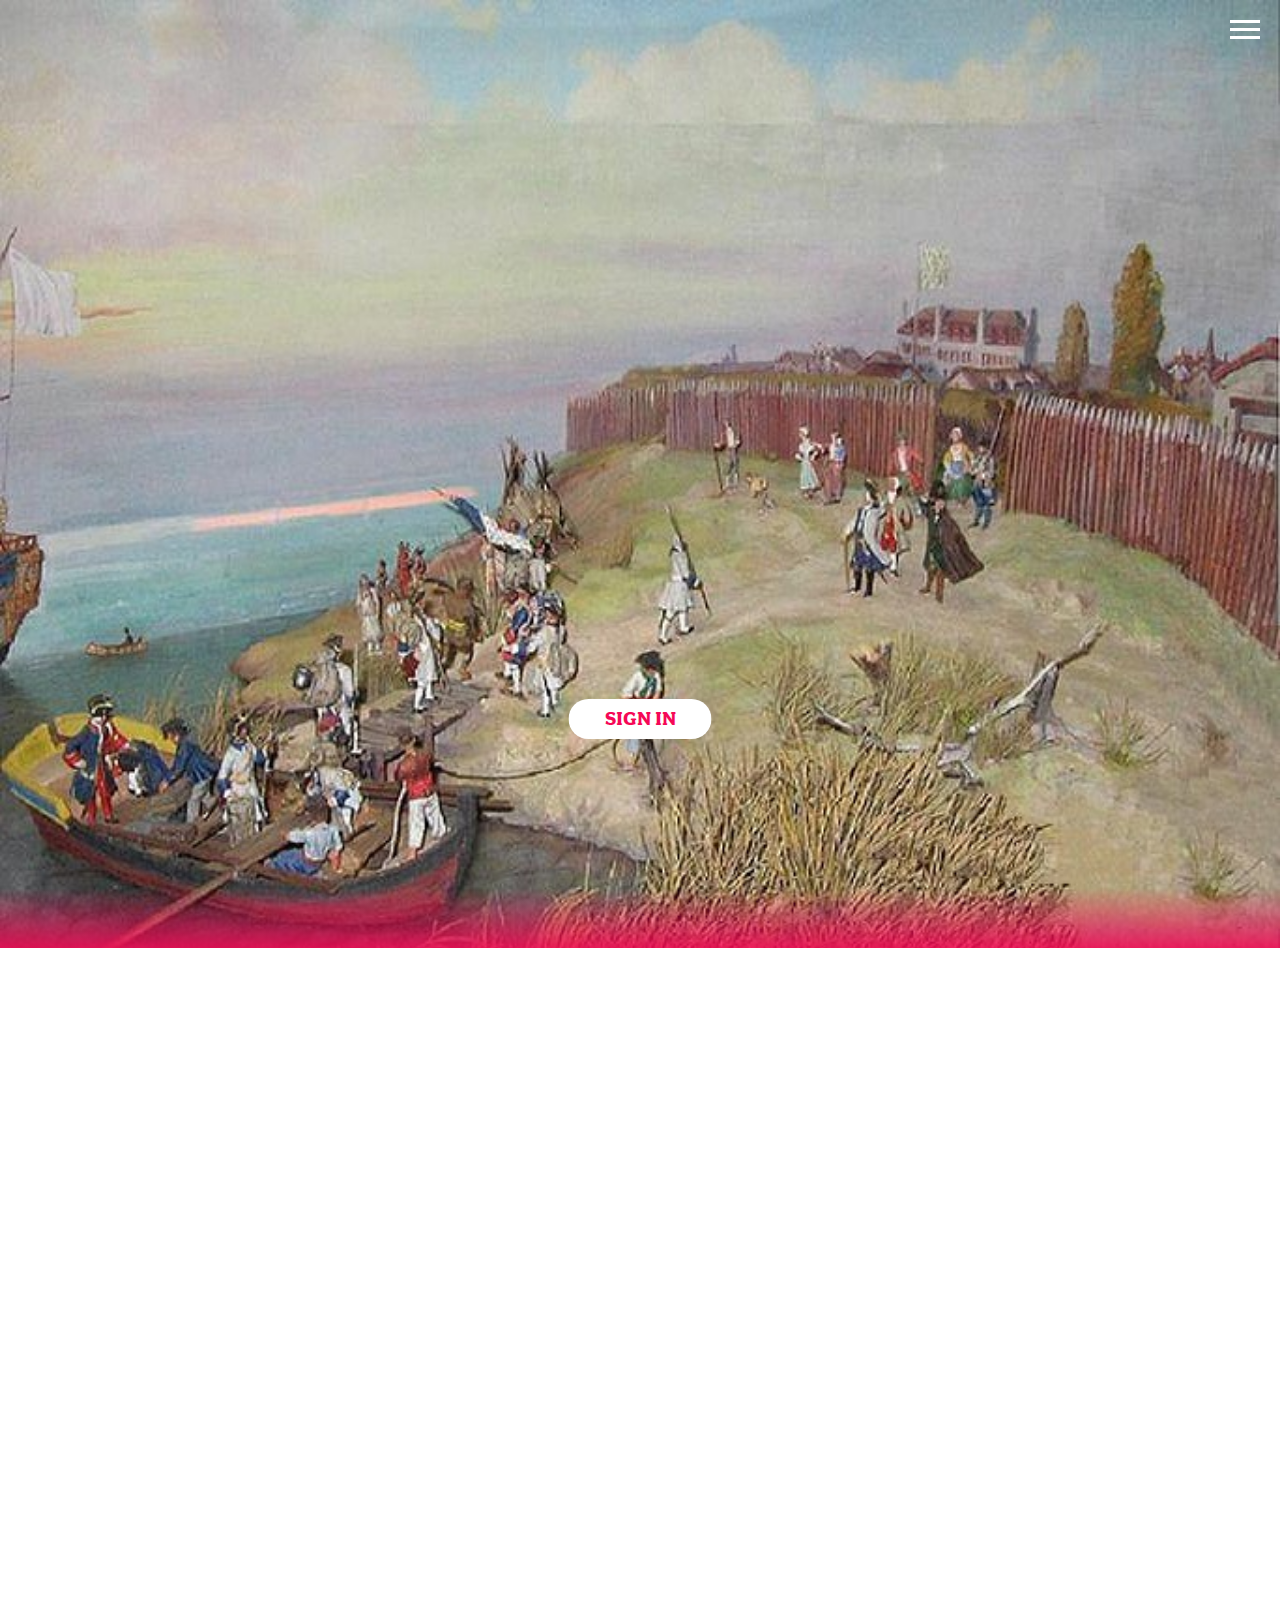
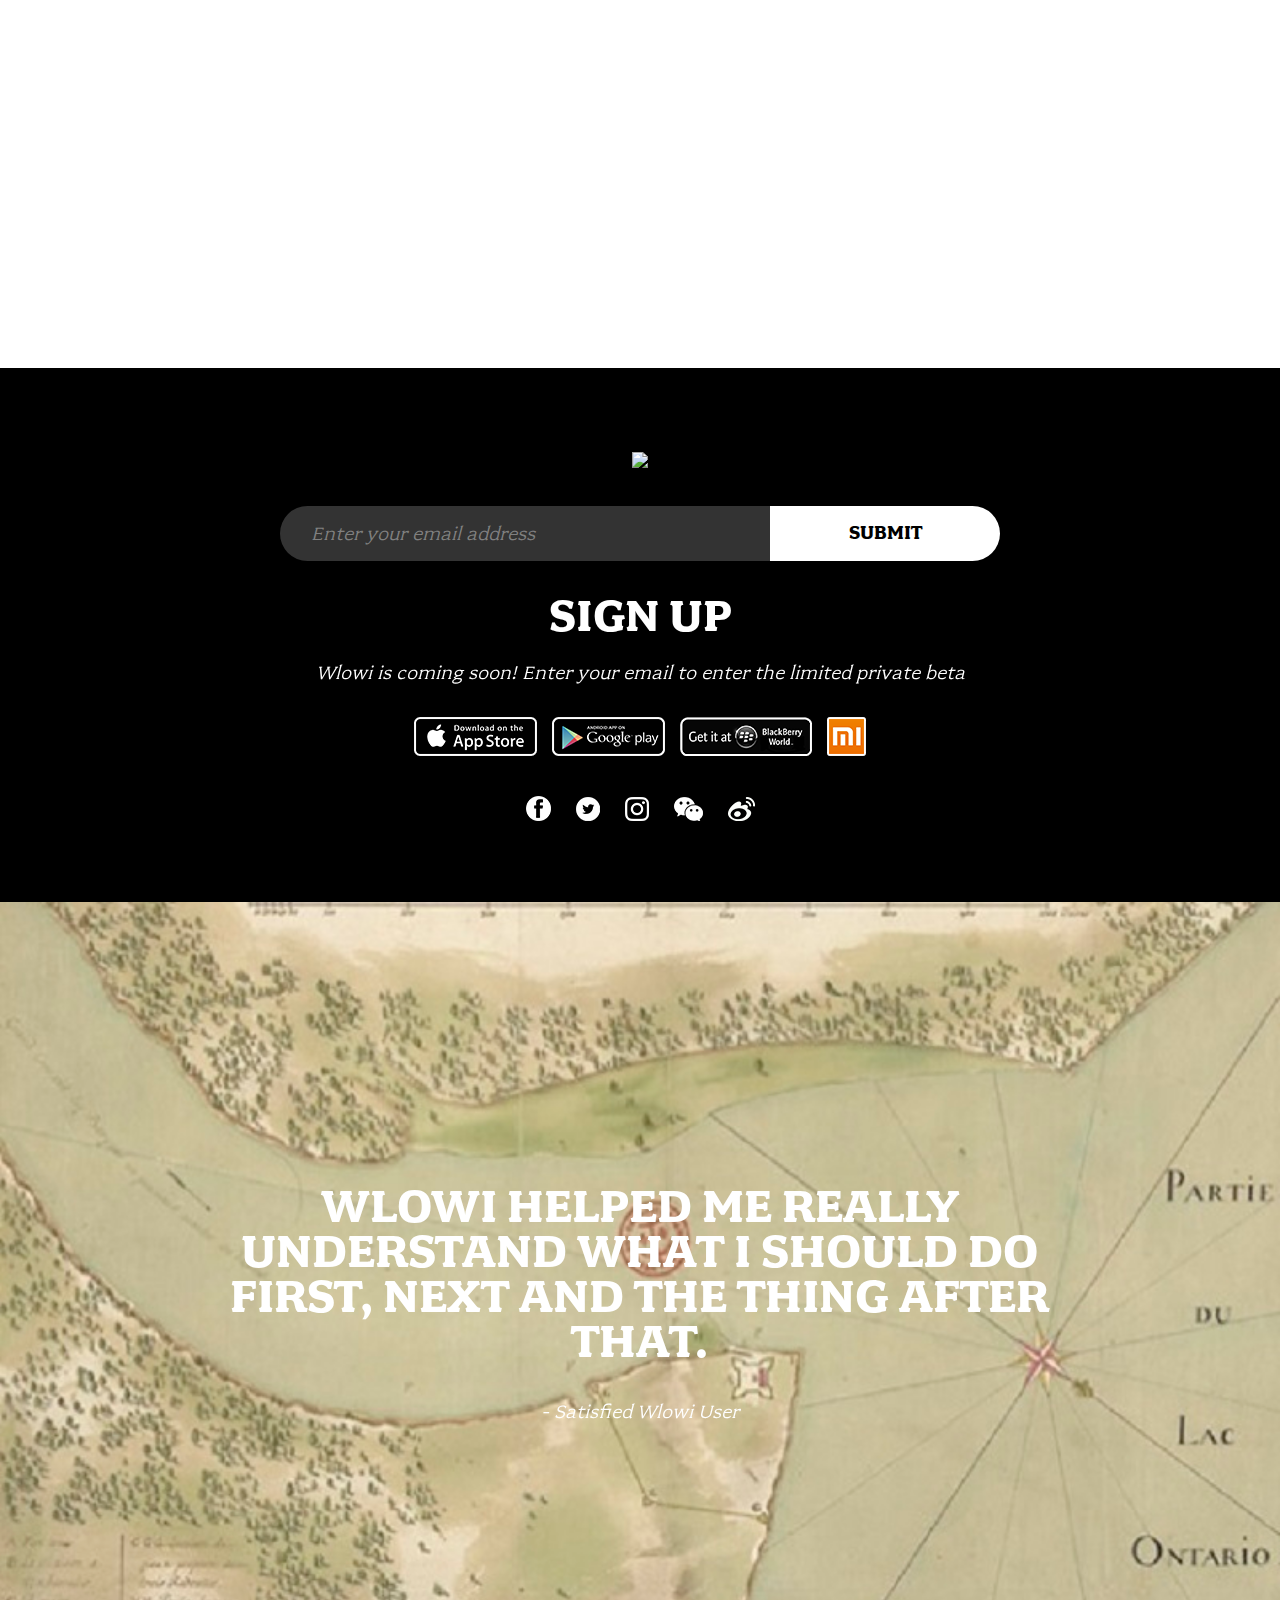
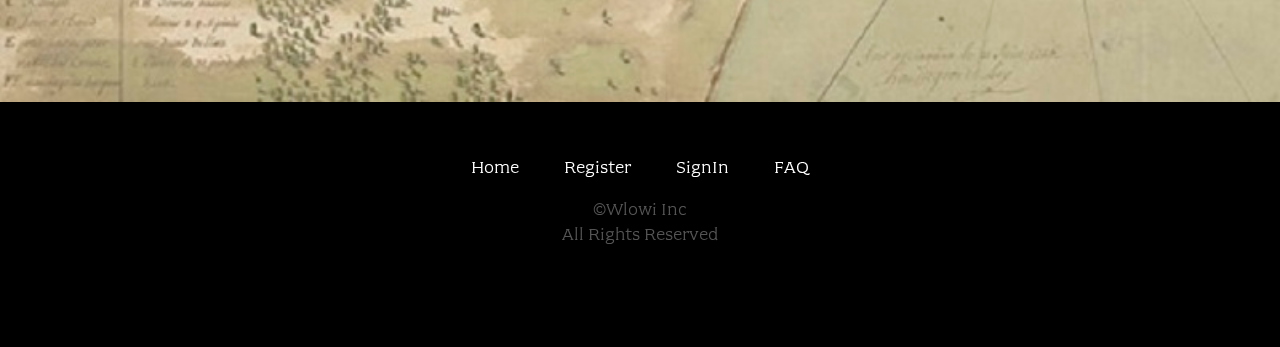
==== index.html @ 561fe45c "background fix2" ====
<!DOCTYPE html>
<html class="no-js" lang="">
<head>
  <meta charset="utf-8">
  <meta name="description" content="">
  <meta name="viewport" content="width=device-width, initial-scale=1">
  <title>Wlowi</title>

  <link rel="stylesheet" href="css/font.css">
  <link rel="stylesheet" href="css/main.css">

  <script src="js/vendor/modernizr.js"></script>
</head>
<body class="page-home">

  <header class="site-header">
    <h1 class="title">Wlowi</h1>
    <nav class="site-nav">
      <ul>
        <li><a href="index.html">Home</a></li>
        <li><a href="faq.html">FAQ</a></li>
      </ul>
    </nav>
    <button type="button" class="btn-menu"><span>Menu</span></button>
    <a class="home-button" href="/register.html">Register</a>

    <button type="button" class="btn-menu"><span>Menu2</span></button>
    <a class="home-button" href="/signin.html">Sign in</a>
  </header>


  <section class="home-story">
    <div class="row column large-9 xlarge-6 xxlarge-4">
      <h2 class="section-title">Our Story</h2>
      <p class="content">
        Wlowi was inspired by TDB.
      </p>
    </div>
  </section>

  <section class="home-sign-up">
    <div class="row column">
      <img class="icon-w" src="images/wr-home-W.png">

      <form onsubmit="javascript:void(0);">
        <input type="email" placeholder="Enter your email address">
        <button type="button">Submit</button>
      </form>

      <h2 class="section-title">Sign Up</h2>

      <p class="content">Wlowi is coming soon! Enter your email to enter the limited private beta</p>

      <div class="apps">
        <a class="app-icon" href=""><img src="/images/wr-home-apple.png"></a>
        <a class="app-icon" href=""><img src="/images/wr-home-google.png"></a>
        <a class="app-icon" href=""><img src="/images/wr-home-blackberry.png"></a>
        <a class="app-icon" href=""><img src="/images/wr-home-Xiaomi.png"></a>
      </div>

      <div class="social">
        <a class="icon-fb" href="">Facebook</a>
        <a class="icon-tw" href="">Twitter</a>
        <a class="icon-ig" href="">Instagram</a>
        <a class="icon-wc" href="">Wechat</a>
        <a class="icon-wb" href="">Weibo</a>
      </div>
    </div>
  </section>

  <section class="home-quote">
    <div class="row column medium-8 xxlarge-6">
      <div class="quote-wrap">
        <div class="quote">
          Wlowi helped me really understand what I should do first, next and the thing after that.
        </div>
        <div class="quoter">- Satisfied Wlowi User</div>
      </div>
    </div>
  </section>


  <footer class="site-footer">
    <div class="row column">
      <nav class="footer-nav">
        <ul>
          <li><a href="index.html">Home</a></li>
          <li><a href="register.html">Register</a></li>
          <li><a href="signin.html">SignIn</a></li>
          <li><a href="faq.html">FAQ</a></li>
        </ul>
      </nav>
    </div>

    <div class="row column">
      <div class="footer-legal">
        &copy;Wlowi Inc<br>
        All Rights Reserved
      </div>
    </div>
  </footer>

  <script src="js/vendor.js"></script>

  <script src="js/main.js"></script>
</body>
</html>
---- css/font.css ----
@font-face {
    font-family: "fairplex-wide";
    font-style: normal;
    font-weight: 400;
    src: url("../fonts/fairplex-wide-n4.woff") format("woff2");
}
@font-face {
    font-family: "fairplex-wide";
    font-style: normal;
    font-weight: 700;
    src: url("../fonts/fairplex-wide-n7.woff") format("woff2");
}
---- css/main.css ----
html{font-family:sans-serif;line-height:1.15;-ms-text-size-adjust:100%;-webkit-text-size-adjust:100%}
body{margin:0}
article,aside,footer,header,nav,section{display:block}
h1{font-size:2em;margin:.67em 0}
figcaption,figure,main{display:block}
figure{margin:1em 40px}
hr{box-sizing:content-box;height:0;overflow:visible}
pre{font-family:monospace,monospace;font-size:1em}
a{background-color:transparent;-webkit-text-decoration-skip:objects}
a:active,a:hover{outline-width:0}
abbr[title]{border-bottom:none;text-decoration:underline;text-decoration:underline dotted}
b,strong{font-weight:inherit;font-weight:bolder}
code,kbd,samp{font-family:monospace,monospace;font-size:1em}
dfn{font-style:italic}
mark{background-color:#ff0;color:#000}
small{font-size:80%}
sub,sup{font-size:75%;line-height:0;position:relative;vertical-align:baseline}
sub{bottom:-.25em}
sup{top:-.5em}
audio,video{display:inline-block}
audio:not([controls]){display:none;height:0}
img{border-style:none}svg:not(:root){overflow:hidden}
button,input,optgroup,select,textarea{font:inherit;margin:0}
optgroup{font-weight:700}
button,input{overflow:visible}
button,select{text-transform:none}
[type=reset],[type=submit],button,html [type=button]{-webkit-appearance:button;cursor:pointer}
[type=button]::-moz-focus-inner,[type=reset]::-moz-focus-inner,[type=submit]::-moz-focus-inner,button::-moz-focus-inner{border-style:none;padding:0}[type=button]:-moz-focusring,[type=reset]:-moz-focusring,[type=submit]:-moz-focusring,button:-moz-focusring{outline:1px dotted ButtonText}fieldset{border:1px solid silver;margin:0 2px;padding:.35em .625em .75em}legend{box-sizing:border-box;color:inherit;display:table;max-width:100%;padding:0;white-space:normal}progress{display:inline-block;vertical-align:baseline}textarea{overflow:auto}[type=checkbox],[type=radio]{box-sizing:border-box;padding:0}[type=number]::-webkit-inner-spin-button,[type=number]::-webkit-outer-spin-button{height:auto}[type=search]{-webkit-appearance:textfield;outline-offset:-2px}[type=search]::-webkit-search-cancel-button,[type=search]::-webkit-search-decoration{-webkit-appearance:none}::-webkit-file-upload-button{-webkit-appearance:button;font:inherit}details,menu{display:block}summary{display:list-item}canvas{display:inline-block}[hidden],template{display:none}.row{max-width:96.875rem;margin-left:auto;margin-right:auto}.row:after,.row:before{content:' ';display:table}.row:after{clear:both}.row.collapse>.column,.row.collapse>.columns{padding-left:0;padding-right:0}.row .row{max-width:none;margin-left:-.625rem;margin-right:-.625rem}@media screen and (min-width:40em){.row .row{margin-left:-.9375rem;margin-right:-.9375rem}}.row .row.collapse{margin-left:0;margin-right:0}.row.expanded{max-width:none}.row.expanded .row{margin-left:auto;margin-right:auto}.column,.columns{width:100%;float:left;padding-left:.625rem;padding-right:.625rem}@media screen and (min-width:40em){.column,.columns{padding-left:.9375rem;padding-right:.9375rem}}.column:last-child:not(:first-child),.columns:last-child:not(:first-child){float:right}.column.end:last-child:last-child,.end.columns:last-child:last-child{float:left}.column.row.row,.row.row.columns{float:none}.row .column.row.row,.row .row.row.columns{padding-left:0;padding-right:0;margin-left:0;margin-right:0}.small-1{width:8.3333333333%}.small-push-1{position:relative;left:8.3333333333%}.small-pull-1{position:relative;left:-8.3333333333%}.small-offset-0{margin-left:0}.small-2{width:16.6666666667%}.small-push-2{position:relative;left:16.6666666667%}.small-pull-2{position:relative;left:-16.6666666667%}.small-offset-1{margin-left:8.3333333333%}.small-3{width:25%}.small-push-3{position:relative;left:25%}.small-pull-3{position:relative;left:-25%}.small-offset-2{margin-left:16.6666666667%}.small-4{width:33.3333333333%}.small-push-4{position:relative;left:33.3333333333%}.small-pull-4{position:relative;left:-33.3333333333%}.small-offset-3{margin-left:25%}.small-5{width:41.6666666667%}.small-push-5{position:relative;left:41.6666666667%}.small-pull-5{position:relative;left:-41.6666666667%}.small-offset-4{margin-left:33.3333333333%}.small-6{width:50%}.small-push-6{position:relative;left:50%}.small-pull-6{position:relative;left:-50%}.small-offset-5{margin-left:41.6666666667%}.small-7{width:58.3333333333%}.small-push-7{position:relative;left:58.3333333333%}.small-pull-7{position:relative;left:-58.3333333333%}.small-offset-6{margin-left:50%}.small-8{width:66.6666666667%}.small-push-8{position:relative;left:66.6666666667%}.small-pull-8{position:relative;left:-66.6666666667%}.small-offset-7{margin-left:58.3333333333%}.small-9{width:75%}.small-push-9{position:relative;left:75%}.small-pull-9{position:relative;left:-75%}.small-offset-8{margin-left:66.6666666667%}.small-10{width:83.3333333333%}.small-push-10{position:relative;left:83.3333333333%}.small-pull-10{position:relative;left:-83.3333333333%}.small-offset-9{margin-left:75%}.small-11{width:91.6666666667%}.small-push-11{position:relative;left:91.6666666667%}.small-pull-11{position:relative;left:-91.6666666667%}.small-offset-10{margin-left:83.3333333333%}.small-12{width:100%}.small-offset-11{margin-left:91.6666666667%}.small-up-1>.column,.small-up-1>.columns{width:100%;float:left}.small-up-1>.column:nth-of-type(1n),.small-up-1>.columns:nth-of-type(1n){clear:none}.small-up-1>.column:nth-of-type(1n+1),.small-up-1>.columns:nth-of-type(1n+1){clear:both}.small-up-1>.column:last-child,.small-up-1>.columns:last-child{float:left}.small-up-2>.column,.small-up-2>.columns{width:50%;float:left}.small-up-2>.column:nth-of-type(1n),.small-up-2>.columns:nth-of-type(1n){clear:none}.small-up-2>.column:nth-of-type(2n+1),.small-up-2>.columns:nth-of-type(2n+1){clear:both}.small-up-2>.column:last-child,.small-up-2>.columns:last-child{float:left}.small-up-3>.column,.small-up-3>.columns{width:33.3333333333%;float:left}.small-up-3>.column:nth-of-type(1n),.small-up-3>.columns:nth-of-type(1n){clear:none}.small-up-3>.column:nth-of-type(3n+1),.small-up-3>.columns:nth-of-type(3n+1){clear:both}.small-up-3>.column:last-child,.small-up-3>.columns:last-child{float:left}.small-up-4>.column,.small-up-4>.columns{width:25%;float:left}.small-up-4>.column:nth-of-type(1n),.small-up-4>.columns:nth-of-type(1n){clear:none}.small-up-4>.column:nth-of-type(4n+1),.small-up-4>.columns:nth-of-type(4n+1){clear:both}.small-up-4>.column:last-child,.small-up-4>.columns:last-child{float:left}.small-up-5>.column,.small-up-5>.columns{width:20%;float:left}.small-up-5>.column:nth-of-type(1n),.small-up-5>.columns:nth-of-type(1n){clear:none}.small-up-5>.column:nth-of-type(5n+1),.small-up-5>.columns:nth-of-type(5n+1){clear:both}.small-up-5>.column:last-child,.small-up-5>.columns:last-child{float:left}.small-up-6>.column,.small-up-6>.columns{width:16.6666666667%;float:left}.small-up-6>.column:nth-of-type(1n),.small-up-6>.columns:nth-of-type(1n){clear:none}.small-up-6>.column:nth-of-type(6n+1),.small-up-6>.columns:nth-of-type(6n+1){clear:both}.small-up-6>.column:last-child,.small-up-6>.columns:last-child{float:left}.small-up-7>.column,.small-up-7>.columns{width:14.2857142857%;float:left}.small-up-7>.column:nth-of-type(1n),.small-up-7>.columns:nth-of-type(1n){clear:none}.small-up-7>.column:nth-of-type(7n+1),.small-up-7>.columns:nth-of-type(7n+1){clear:both}.small-up-7>.column:last-child,.small-up-7>.columns:last-child{float:left}.small-up-8>.column,.small-up-8>.columns{width:12.5%;float:left}.small-up-8>.column:nth-of-type(1n),.small-up-8>.columns:nth-of-type(1n){clear:none}.small-up-8>.column:nth-of-type(8n+1),.small-up-8>.columns:nth-of-type(8n+1){clear:both}.small-up-8>.column:last-child,.small-up-8>.columns:last-child{float:left}.small-collapse>.column,.small-collapse>.columns{padding-left:0;padding-right:0}.expanded.row .small-collapse.row,.small-collapse .row{margin-left:0;margin-right:0}.small-uncollapse>.column,.small-uncollapse>.columns{padding-left:.625rem;padding-right:.625rem}.small-centered{float:none;margin-left:auto;margin-right:auto}.small-pull-0,.small-push-0,.small-uncentered{position:static;margin-left:0;margin-right:0;float:left}@media screen and (min-width:40em){.medium-1{width:8.3333333333%}.medium-push-1{position:relative;left:8.3333333333%}.medium-pull-1{position:relative;left:-8.3333333333%}.medium-offset-0{margin-left:0}.medium-2{width:16.6666666667%}.medium-push-2{position:relative;left:16.6666666667%}.medium-pull-2{position:relative;left:-16.6666666667%}.medium-offset-1{margin-left:8.3333333333%}.medium-3{width:25%}.medium-push-3{position:relative;left:25%}.medium-pull-3{position:relative;left:-25%}.medium-offset-2{margin-left:16.6666666667%}.medium-4{width:33.3333333333%}.medium-push-4{position:relative;left:33.3333333333%}.medium-pull-4{position:relative;left:-33.3333333333%}.medium-offset-3{margin-left:25%}.medium-5{width:41.6666666667%}.medium-push-5{position:relative;left:41.6666666667%}.medium-pull-5{position:relative;left:-41.6666666667%}.medium-offset-4{margin-left:33.3333333333%}.medium-6{width:50%}.medium-push-6{position:relative;left:50%}.medium-pull-6{position:relative;left:-50%}.medium-offset-5{margin-left:41.6666666667%}.medium-7{width:58.3333333333%}.medium-push-7{position:relative;left:58.3333333333%}.medium-pull-7{position:relative;left:-58.3333333333%}.medium-offset-6{margin-left:50%}.medium-8{width:66.6666666667%}.medium-push-8{position:relative;left:66.6666666667%}.medium-pull-8{position:relative;left:-66.6666666667%}.medium-offset-7{margin-left:58.3333333333%}.medium-9{width:75%}.medium-push-9{position:relative;left:75%}.medium-pull-9{position:relative;left:-75%}.medium-offset-8{margin-left:66.6666666667%}.medium-10{width:83.3333333333%}.medium-push-10{position:relative;left:83.3333333333%}.medium-pull-10{position:relative;left:-83.3333333333%}.medium-offset-9{margin-left:75%}.medium-11{width:91.6666666667%}.medium-push-11{position:relative;left:91.6666666667%}.medium-pull-11{position:relative;left:-91.6666666667%}.medium-offset-10{margin-left:83.3333333333%}.medium-12{width:100%}.medium-offset-11{margin-left:91.6666666667%}.medium-up-1>.column,.medium-up-1>.columns{width:100%;float:left}.medium-up-1>.column:nth-of-type(1n),.medium-up-1>.columns:nth-of-type(1n){clear:none}.medium-up-1>.column:nth-of-type(1n+1),.medium-up-1>.columns:nth-of-type(1n+1){clear:both}.medium-up-1>.column:last-child,.medium-up-1>.columns:last-child{float:left}.medium-up-2>.column,.medium-up-2>.columns{width:50%;float:left}.medium-up-2>.column:nth-of-type(1n),.medium-up-2>.columns:nth-of-type(1n){clear:none}.medium-up-2>.column:nth-of-type(2n+1),.medium-up-2>.columns:nth-of-type(2n+1){clear:both}.medium-up-2>.column:last-child,.medium-up-2>.columns:last-child{float:left}.medium-up-3>.column,.medium-up-3>.columns{width:33.3333333333%;float:left}.medium-up-3>.column:nth-of-type(1n),.medium-up-3>.columns:nth-of-type(1n){clear:none}.medium-up-3>.column:nth-of-type(3n+1),.medium-up-3>.columns:nth-of-type(3n+1){clear:both}.medium-up-3>.column:last-child,.medium-up-3>.columns:last-child{float:left}.medium-up-4>.column,.medium-up-4>.columns{width:25%;float:left}.medium-up-4>.column:nth-of-type(1n),.medium-up-4>.columns:nth-of-type(1n){clear:none}.medium-up-4>.column:nth-of-type(4n+1),.medium-up-4>.columns:nth-of-type(4n+1){clear:both}.medium-up-4>.column:last-child,.medium-up-4>.columns:last-child{float:left}.medium-up-5>.column,.medium-up-5>.columns{width:20%;float:left}.medium-up-5>.column:nth-of-type(1n),.medium-up-5>.columns:nth-of-type(1n){clear:none}.medium-up-5>.column:nth-of-type(5n+1),.medium-up-5>.columns:nth-of-type(5n+1){clear:both}.medium-up-5>.column:last-child,.medium-up-5>.columns:last-child{float:left}.medium-up-6>.column,.medium-up-6>.columns{width:16.6666666667%;float:left}.medium-up-6>.column:nth-of-type(1n),.medium-up-6>.columns:nth-of-type(1n){clear:none}.medium-up-6>.column:nth-of-type(6n+1),.medium-up-6>.columns:nth-of-type(6n+1){clear:both}.medium-up-6>.column:last-child,.medium-up-6>.columns:last-child{float:left}.medium-up-7>.column,.medium-up-7>.columns{width:14.2857142857%;float:left}.medium-up-7>.column:nth-of-type(1n),.medium-up-7>.columns:nth-of-type(1n){clear:none}.medium-up-7>.column:nth-of-type(7n+1),.medium-up-7>.columns:nth-of-type(7n+1){clear:both}.medium-up-7>.column:last-child,.medium-up-7>.columns:last-child{float:left}.medium-up-8>.column,.medium-up-8>.columns{width:12.5%;float:left}.medium-up-8>.column:nth-of-type(1n),.medium-up-8>.columns:nth-of-type(1n){clear:none}.medium-up-8>.column:nth-of-type(8n+1),.medium-up-8>.columns:nth-of-type(8n+1){clear:both}.medium-up-8>.column:last-child,.medium-up-8>.columns:last-child{float:left}.medium-collapse>.column,.medium-collapse>.columns{padding-left:0;padding-right:0}.expanded.row .medium-collapse.row,.medium-collapse .row{margin-left:0;margin-right:0}.medium-uncollapse>.column,.medium-uncollapse>.columns{padding-left:.9375rem;padding-right:.9375rem}.medium-centered{float:none;margin-left:auto;margin-right:auto}.medium-pull-0,.medium-push-0,.medium-uncentered{position:static;margin-left:0;margin-right:0;float:left}}@media screen and (min-width:64em){.large-1{width:8.3333333333%}.large-push-1{position:relative;left:8.3333333333%}.large-pull-1{position:relative;left:-8.3333333333%}.large-offset-0{margin-left:0}.large-2{width:16.6666666667%}.large-push-2{position:relative;left:16.6666666667%}.large-pull-2{position:relative;left:-16.6666666667%}.large-offset-1{margin-left:8.3333333333%}.large-3{width:25%}.large-push-3{position:relative;left:25%}.large-pull-3{position:relative;left:-25%}.large-offset-2{margin-left:16.6666666667%}.large-4{width:33.3333333333%}.large-push-4{position:relative;left:33.3333333333%}.large-pull-4{position:relative;left:-33.3333333333%}.large-offset-3{margin-left:25%}.large-5{width:41.6666666667%}.large-push-5{position:relative;left:41.6666666667%}.large-pull-5{position:relative;left:-41.6666666667%}.large-offset-4{margin-left:33.3333333333%}.large-6{width:50%}.large-push-6{position:relative;left:50%}.large-pull-6{position:relative;left:-50%}.large-offset-5{margin-left:41.6666666667%}.large-7{width:58.3333333333%}.large-push-7{position:relative;left:58.3333333333%}.large-pull-7{position:relative;left:-58.3333333333%}.large-offset-6{margin-left:50%}.large-8{width:66.6666666667%}.large-push-8{position:relative;left:66.6666666667%}.large-pull-8{position:relative;left:-66.6666666667%}.large-offset-7{margin-left:58.3333333333%}.large-9{width:75%}.large-push-9{position:relative;left:75%}.large-pull-9{position:relative;left:-75%}.large-offset-8{margin-left:66.6666666667%}.large-10{width:83.3333333333%}.large-push-10{position:relative;left:83.3333333333%}.large-pull-10{position:relative;left:-83.3333333333%}.large-offset-9{margin-left:75%}.large-11{width:91.6666666667%}.large-push-11{position:relative;left:91.6666666667%}.large-pull-11{position:relative;left:-91.6666666667%}.large-offset-10{margin-left:83.3333333333%}.large-12{width:100%}.large-offset-11{margin-left:91.6666666667%}.large-up-1>.column,.large-up-1>.columns{width:100%;float:left}.large-up-1>.column:nth-of-type(1n),.large-up-1>.columns:nth-of-type(1n){clear:none}.large-up-1>.column:nth-of-type(1n+1),.large-up-1>.columns:nth-of-type(1n+1){clear:both}.large-up-1>.column:last-child,.large-up-1>.columns:last-child{float:left}.large-up-2>.column,.large-up-2>.columns{width:50%;float:left}.large-up-2>.column:nth-of-type(1n),.large-up-2>.columns:nth-of-type(1n){clear:none}.large-up-2>.column:nth-of-type(2n+1),.large-up-2>.columns:nth-of-type(2n+1){clear:both}.large-up-2>.column:last-child,.large-up-2>.columns:last-child{float:left}.large-up-3>.column,.large-up-3>.columns{width:33.3333333333%;float:left}.large-up-3>.column:nth-of-type(1n),.large-up-3>.columns:nth-of-type(1n){clear:none}.large-up-3>.column:nth-of-type(3n+1),.large-up-3>.columns:nth-of-type(3n+1){clear:both}.large-up-3>.column:last-child,.large-up-3>.columns:last-child{float:left}.large-up-4>.column,.large-up-4>.columns{width:25%;float:left}.large-up-4>.column:nth-of-type(1n),.large-up-4>.columns:nth-of-type(1n){clear:none}.large-up-4>.column:nth-of-type(4n+1),.large-up-4>.columns:nth-of-type(4n+1){clear:both}.large-up-4>.column:last-child,.large-up-4>.columns:last-child{float:left}.large-up-5>.column,.large-up-5>.columns{width:20%;float:left}.large-up-5>.column:nth-of-type(1n),.large-up-5>.columns:nth-of-type(1n){clear:none}.large-up-5>.column:nth-of-type(5n+1),.large-up-5>.columns:nth-of-type(5n+1){clear:both}.large-up-5>.column:last-child,.large-up-5>.columns:last-child{float:left}.large-up-6>.column,.large-up-6>.columns{width:16.6666666667%;float:left}.large-up-6>.column:nth-of-type(1n),.large-up-6>.columns:nth-of-type(1n){clear:none}.large-up-6>.column:nth-of-type(6n+1),.large-up-6>.columns:nth-of-type(6n+1){clear:both}.large-up-6>.column:last-child,.large-up-6>.columns:last-child{float:left}.large-up-7>.column,.large-up-7>.columns{width:14.2857142857%;float:left}.large-up-7>.column:nth-of-type(1n),.large-up-7>.columns:nth-of-type(1n){clear:none}.large-up-7>.column:nth-of-type(7n+1),.large-up-7>.columns:nth-of-type(7n+1){clear:both}.large-up-7>.column:last-child,.large-up-7>.columns:last-child{float:left}.large-up-8>.column,.large-up-8>.columns{width:12.5%;float:left}.large-up-8>.column:nth-of-type(1n),.large-up-8>.columns:nth-of-type(1n){clear:none}.large-up-8>.column:nth-of-type(8n+1),.large-up-8>.columns:nth-of-type(8n+1){clear:both}.large-up-8>.column:last-child,.large-up-8>.columns:last-child{float:left}.large-collapse>.column,.large-collapse>.columns{padding-left:0;padding-right:0}.expanded.row .large-collapse.row,.large-collapse .row{margin-left:0;margin-right:0}.large-uncollapse>.column,.large-uncollapse>.columns{padding-left:.9375rem;padding-right:.9375rem}.large-centered{float:none;margin-left:auto;margin-right:auto}.large-pull-0,.large-push-0,.large-uncentered{position:static;margin-left:0;margin-right:0;float:left}}@media screen and (min-width:75em){.xlarge-1{width:8.3333333333%}.xlarge-push-1{position:relative;left:8.3333333333%}.xlarge-pull-1{position:relative;left:-8.3333333333%}.xlarge-offset-0{margin-left:0}.xlarge-2{width:16.6666666667%}.xlarge-push-2{position:relative;left:16.6666666667%}.xlarge-pull-2{position:relative;left:-16.6666666667%}.xlarge-offset-1{margin-left:8.3333333333%}.xlarge-3{width:25%}.xlarge-push-3{position:relative;left:25%}.xlarge-pull-3{position:relative;left:-25%}.xlarge-offset-2{margin-left:16.6666666667%}.xlarge-4{width:33.3333333333%}.xlarge-push-4{position:relative;left:33.3333333333%}.xlarge-pull-4{position:relative;left:-33.3333333333%}.xlarge-offset-3{margin-left:25%}.xlarge-5{width:41.6666666667%}.xlarge-push-5{position:relative;left:41.6666666667%}.xlarge-pull-5{position:relative;left:-41.6666666667%}.xlarge-offset-4{margin-left:33.3333333333%}.xlarge-6{width:50%}.xlarge-push-6{position:relative;left:50%}.xlarge-pull-6{position:relative;left:-50%}.xlarge-offset-5{margin-left:41.6666666667%}.xlarge-7{width:58.3333333333%}.xlarge-push-7{position:relative;left:58.3333333333%}.xlarge-pull-7{position:relative;left:-58.3333333333%}.xlarge-offset-6{margin-left:50%}.xlarge-8{width:66.6666666667%}.xlarge-push-8{position:relative;left:66.6666666667%}.xlarge-pull-8{position:relative;left:-66.6666666667%}.xlarge-offset-7{margin-left:58.3333333333%}.xlarge-9{width:75%}.xlarge-push-9{position:relative;left:75%}.xlarge-pull-9{position:relative;left:-75%}.xlarge-offset-8{margin-left:66.6666666667%}.xlarge-10{width:83.3333333333%}.xlarge-push-10{position:relative;left:83.3333333333%}.xlarge-pull-10{position:relative;left:-83.3333333333%}.xlarge-offset-9{margin-left:75%}.xlarge-11{width:91.6666666667%}.xlarge-push-11{position:relative;left:91.6666666667%}.xlarge-pull-11{position:relative;left:-91.6666666667%}.xlarge-offset-10{margin-left:83.3333333333%}.xlarge-12{width:100%}.xlarge-offset-11{margin-left:91.6666666667%}.xlarge-up-1>.column,.xlarge-up-1>.columns{width:100%;float:left}.xlarge-up-1>.column:nth-of-type(1n),.xlarge-up-1>.columns:nth-of-type(1n){clear:none}.xlarge-up-1>.column:nth-of-type(1n+1),.xlarge-up-1>.columns:nth-of-type(1n+1){clear:both}.xlarge-up-1>.column:last-child,.xlarge-up-1>.columns:last-child{float:left}.xlarge-up-2>.column,.xlarge-up-2>.columns{width:50%;float:left}.xlarge-up-2>.column:nth-of-type(1n),.xlarge-up-2>.columns:nth-of-type(1n){clear:none}.xlarge-up-2>.column:nth-of-type(2n+1),.xlarge-up-2>.columns:nth-of-type(2n+1){clear:both}.xlarge-up-2>.column:last-child,.xlarge-up-2>.columns:last-child{float:left}.xlarge-up-3>.column,.xlarge-up-3>.columns{width:33.3333333333%;float:left}.xlarge-up-3>.column:nth-of-type(1n),.xlarge-up-3>.columns:nth-of-type(1n){clear:none}.xlarge-up-3>.column:nth-of-type(3n+1),.xlarge-up-3>.columns:nth-of-type(3n+1){clear:both}.xlarge-up-3>.column:last-child,.xlarge-up-3>.columns:last-child{float:left}.xlarge-up-4>.column,.xlarge-up-4>.columns{width:25%;float:left}.xlarge-up-4>.column:nth-of-type(1n),.xlarge-up-4>.columns:nth-of-type(1n){clear:none}.xlarge-up-4>.column:nth-of-type(4n+1),.xlarge-up-4>.columns:nth-of-type(4n+1){clear:both}.xlarge-up-4>.column:last-child,.xlarge-up-4>.columns:last-child{float:left}.xlarge-up-5>.column,.xlarge-up-5>.columns{width:20%;float:left}.xlarge-up-5>.column:nth-of-type(1n),.xlarge-up-5>.columns:nth-of-type(1n){clear:none}.xlarge-up-5>.column:nth-of-type(5n+1),.xlarge-up-5>.columns:nth-of-type(5n+1){clear:both}.xlarge-up-5>.column:last-child,.xlarge-up-5>.columns:last-child{float:left}.xlarge-up-6>.column,.xlarge-up-6>.columns{width:16.6666666667%;float:left}.xlarge-up-6>.column:nth-of-type(1n),.xlarge-up-6>.columns:nth-of-type(1n){clear:none}.xlarge-up-6>.column:nth-of-type(6n+1),.xlarge-up-6>.columns:nth-of-type(6n+1){clear:both}.xlarge-up-6>.column:last-child,.xlarge-up-6>.columns:last-child{float:left}.xlarge-up-7>.column,.xlarge-up-7>.columns{width:14.2857142857%;float:left}.xlarge-up-7>.column:nth-of-type(1n),.xlarge-up-7>.columns:nth-of-type(1n){clear:none}.xlarge-up-7>.column:nth-of-type(7n+1),.xlarge-up-7>.columns:nth-of-type(7n+1){clear:both}.xlarge-up-7>.column:last-child,.xlarge-up-7>.columns:last-child{float:left}.xlarge-up-8>.column,.xlarge-up-8>.columns{width:12.5%;float:left}.xlarge-up-8>.column:nth-of-type(1n),.xlarge-up-8>.columns:nth-of-type(1n){clear:none}.xlarge-up-8>.column:nth-of-type(8n+1),.xlarge-up-8>.columns:nth-of-type(8n+1){clear:both}.xlarge-up-8>.column:last-child,.xlarge-up-8>.columns:last-child{float:left}.xlarge-collapse>.column,.xlarge-collapse>.columns{padding-left:0;padding-right:0}.expanded.row .xlarge-collapse.row,.xlarge-collapse .row{margin-left:0;margin-right:0}.xlarge-uncollapse>.column,.xlarge-uncollapse>.columns{padding-left:.9375rem;padding-right:.9375rem}.xlarge-centered{float:none;margin-left:auto;margin-right:auto}.xlarge-pull-0,.xlarge-push-0,.xlarge-uncentered{position:static;margin-left:0;margin-right:0;float:left}}@media screen and (min-width:90em){.xxlarge-1{width:8.3333333333%}.xxlarge-push-1{position:relative;left:8.3333333333%}.xxlarge-pull-1{position:relative;left:-8.3333333333%}.xxlarge-offset-0{margin-left:0}.xxlarge-2{width:16.6666666667%}.xxlarge-push-2{position:relative;left:16.6666666667%}.xxlarge-pull-2{position:relative;left:-16.6666666667%}.xxlarge-offset-1{margin-left:8.3333333333%}.xxlarge-3{width:25%}.xxlarge-push-3{position:relative;left:25%}.xxlarge-pull-3{position:relative;left:-25%}.xxlarge-offset-2{margin-left:16.6666666667%}.xxlarge-4{width:33.3333333333%}.xxlarge-push-4{position:relative;left:33.3333333333%}.xxlarge-pull-4{position:relative;left:-33.3333333333%}.xxlarge-offset-3{margin-left:25%}.xxlarge-5{width:41.6666666667%}.xxlarge-push-5{position:relative;left:41.6666666667%}.xxlarge-pull-5{position:relative;left:-41.6666666667%}.xxlarge-offset-4{margin-left:33.3333333333%}.xxlarge-6{width:50%}.xxlarge-push-6{position:relative;left:50%}.xxlarge-pull-6{position:relative;left:-50%}.xxlarge-offset-5{margin-left:41.6666666667%}.xxlarge-7{width:58.3333333333%}.xxlarge-push-7{position:relative;left:58.3333333333%}.xxlarge-pull-7{position:relative;left:-58.3333333333%}.xxlarge-offset-6{margin-left:50%}.xxlarge-8{width:66.6666666667%}.xxlarge-push-8{position:relative;left:66.6666666667%}.xxlarge-pull-8{position:relative;left:-66.6666666667%}.xxlarge-offset-7{margin-left:58.3333333333%}.xxlarge-9{width:75%}.xxlarge-push-9{position:relative;left:75%}.xxlarge-pull-9{position:relative;left:-75%}.xxlarge-offset-8{margin-left:66.6666666667%}.xxlarge-10{width:83.3333333333%}.xxlarge-push-10{position:relative;left:83.3333333333%}.xxlarge-pull-10{position:relative;left:-83.3333333333%}.xxlarge-offset-9{margin-left:75%}.xxlarge-11{width:91.6666666667%}.xxlarge-push-11{position:relative;left:91.6666666667%}.xxlarge-pull-11{position:relative;left:-91.6666666667%}.xxlarge-offset-10{margin-left:83.3333333333%}.xxlarge-12{width:100%}.xxlarge-offset-11{margin-left:91.6666666667%}.xxlarge-up-1>.column,.xxlarge-up-1>.columns{width:100%;float:left}.xxlarge-up-1>.column:nth-of-type(1n),.xxlarge-up-1>.columns:nth-of-type(1n){clear:none}.xxlarge-up-1>.column:nth-of-type(1n+1),.xxlarge-up-1>.columns:nth-of-type(1n+1){clear:both}.xxlarge-up-1>.column:last-child,.xxlarge-up-1>.columns:last-child{float:left}.xxlarge-up-2>.column,.xxlarge-up-2>.columns{width:50%;float:left}.xxlarge-up-2>.column:nth-of-type(1n),.xxlarge-up-2>.columns:nth-of-type(1n){clear:none}.xxlarge-up-2>.column:nth-of-type(2n+1),.xxlarge-up-2>.columns:nth-of-type(2n+1){clear:both}.xxlarge-up-2>.column:last-child,.xxlarge-up-2>.columns:last-child{float:left}.xxlarge-up-3>.column,.xxlarge-up-3>.columns{width:33.3333333333%;float:left}.xxlarge-up-3>.column:nth-of-type(1n),.xxlarge-up-3>.columns:nth-of-type(1n){clear:none}.xxlarge-up-3>.column:nth-of-type(3n+1),.xxlarge-up-3>.columns:nth-of-type(3n+1){clear:both}.xxlarge-up-3>.column:last-child,.xxlarge-up-3>.columns:last-child{float:left}.xxlarge-up-4>.column,.xxlarge-up-4>.columns{width:25%;float:left}.xxlarge-up-4>.column:nth-of-type(1n),.xxlarge-up-4>.columns:nth-of-type(1n){clear:none}.xxlarge-up-4>.column:nth-of-type(4n+1),.xxlarge-up-4>.columns:nth-of-type(4n+1){clear:both}.xxlarge-up-4>.column:last-child,.xxlarge-up-4>.columns:last-child{float:left}.xxlarge-up-5>.column,.xxlarge-up-5>.columns{width:20%;float:left}.xxlarge-up-5>.column:nth-of-type(1n),.xxlarge-up-5>.columns:nth-of-type(1n){clear:none}.xxlarge-up-5>.column:nth-of-type(5n+1),.xxlarge-up-5>.columns:nth-of-type(5n+1){clear:both}.xxlarge-up-5>.column:last-child,.xxlarge-up-5>.columns:last-child{float:left}.xxlarge-up-6>.column,.xxlarge-up-6>.columns{width:16.6666666667%;float:left}.xxlarge-up-6>.column:nth-of-type(1n),.xxlarge-up-6>.columns:nth-of-type(1n){clear:none}.xxlarge-up-6>.column:nth-of-type(6n+1),.xxlarge-up-6>.columns:nth-of-type(6n+1){clear:both}.xxlarge-up-6>.column:last-child,.xxlarge-up-6>.columns:last-child{float:left}.xxlarge-up-7>.column,.xxlarge-up-7>.columns{width:14.2857142857%;float:left}.xxlarge-up-7>.column:nth-of-type(1n),.xxlarge-up-7>.columns:nth-of-type(1n){clear:none}.xxlarge-up-7>.column:nth-of-type(7n+1),.xxlarge-up-7>.columns:nth-of-type(7n+1){clear:both}.xxlarge-up-7>.column:last-child,.xxlarge-up-7>.columns:last-child{float:left}.xxlarge-up-8>.column,.xxlarge-up-8>.columns{width:12.5%;float:left}.xxlarge-up-8>.column:nth-of-type(1n),.xxlarge-up-8>.columns:nth-of-type(1n){clear:none}.xxlarge-up-8>.column:nth-of-type(8n+1),.xxlarge-up-8>.columns:nth-of-type(8n+1){clear:both}.xxlarge-up-8>.column:last-child,.xxlarge-up-8>.columns:last-child{float:left}.xxlarge-collapse>.column,.xxlarge-collapse>.columns{padding-left:0;padding-right:0}.expanded.row .xxlarge-collapse.row,.xxlarge-collapse .row{margin-left:0;margin-right:0}.xxlarge-uncollapse>.column,.xxlarge-uncollapse>.columns{padding-left:.9375rem;padding-right:.9375rem}.xxlarge-centered{float:none;margin-left:auto;margin-right:auto}.xxlarge-pull-0,.xxlarge-push-0,.xxlarge-uncentered{position:static;margin-left:0;margin-right:0;float:left}}.footer-nav ul,.site-nav ul{margin:0;padding:0;list-style:none}*,:after,:before{box-sizing:border-box}html{line-height:1.4}html.menu-opened{overflow:hidden}body{font-family:fairplex-wide,serif;font-size:125%;-webkit-font-smoothing:antialiased;-moz-osx-font-smoothing:grayscale}h1,h2,h3,h4,h5{line-height:1;margin:0 0 .9375rem;text-transform:uppercase;font-size:1.5rem}@media screen and (min-width:40em){h1,h2,h3,h4,h5{font-size:2.25rem}}@media screen and (min-width:64em){h1,h2,h3,h4,h5{font-size:3rem}}::-webkit-input-placeholder{color:hsla(0,0%,100%,.4);font-style:italic}::-moz-placeholder{color:hsla(0,0%,100%,.4);font-style:italic}:-ms-input-placeholder{color:hsla(0,0%,100%,.4);font-style:italic}a{color:#f50856;text-decoration:none}img{max-width:100%}.content{font-style:italic}

.site-nav{background:url(../images/background.jpg) 50% hsla(0,0%,100%,.2);-webkit-box-align:center;-ms-flex-align:center;align-items:center;display:-webkit-box;display:-ms-flexbox;display:flex;-webkit-box-pack:center;-ms-flex-pack:center;justify-content:center;text-align:center;position:fixed;top:0;left:0;opacity:0;height:100vh;width:100%;z-index:-1;-webkit-transition:all .2s ease-in-out;transition:all .2s ease-in-out}.menu-opened .site-nav{opacity:1;z-index:100}.site-nav li{margin:.9375rem 0}.site-nav a{color:#000;font-weight:700}.site-nav a:hover{color:#f50856}@media screen and (min-width:40em){.site-nav a{font-size:2.5rem}}@media screen and (min-width:64em){.site-nav a{font-size:3.125rem}}

.btn-menu{background:none;width:30px;height:19px;-webkit-appearance:none;-moz-appearance:none;
    appearance:none;border:none;cursor:pointer;outline:none;position:absolute;padding:0;right:1.25rem;top:1.25rem;
    z-index:200;text-indent:-999em}
.btn-menu span,.btn-menu span:after,.btn-menu span:before{cursor:pointer;width:30px;height:3px}
.btn-menu span{display:block;position:relative;background:#fff;-webkit-transition:all 0ms .3s;transition:all 0ms .3s}
.btn-menu span:before{bottom:8px;-webkit-transition:bottom .3s cubic-bezier(.23,1,.32,1) .3s,-webkit-transform .3s cubic-bezier(.23,1,.32,1);transition:bottom .3s cubic-bezier(.23,1,.32,1) .3s,-webkit-transform .3s cubic-bezier(.23,1,.32,1);transition:bottom .3s cubic-bezier(.23,1,.32,1) .3s,transform .3s cubic-bezier(.23,1,.32,1);transition:bottom .3s cubic-bezier(.23,1,.32,1) .3s,transform .3s cubic-bezier(.23,1,.32,1),-webkit-transform .3s cubic-bezier(.23,1,.32,1)}
.btn-menu span:after,.btn-menu span:before{content:"";position:absolute;left:0;background:#fff}
.btn-menu span:after{top:8px;-webkit-transition:top .3s cubic-bezier(.23,1,.32,1) .3s,-webkit-transform .3s cubic-bezier(.23,1,.32,1);transition:top .3s cubic-bezier(.23,1,.32,1) .3s,-webkit-transform .3s cubic-bezier(.23,1,.32,1);transition:top .3s cubic-bezier(.23,1,.32,1) .3s,transform .3s cubic-bezier(.23,1,.32,1);transition:top .3s cubic-bezier(.23,1,.32,1) .3s,transform .3s cubic-bezier(.23,1,.32,1),-webkit-transform .3s cubic-bezier(.23,1,.32,1)}.menu-opened .btn-menu span{background:hsla(0,0%,100%,0)}
.menu-opened .btn-menu span:after{background:#000;top:0;-webkit-transform:rotate(45deg);transform:rotate(45deg);-webkit-transition:top .3s cubic-bezier(.23,1,.32,1),-webkit-transform .3s cubic-bezier(.23,1,.32,1) .3s;transition:top .3s cubic-bezier(.23,1,.32,1),-webkit-transform .3s cubic-bezier(.23,1,.32,1) .3s;transition:top .3s cubic-bezier(.23,1,.32,1),transform .3s cubic-bezier(.23,1,.32,1) .3s;transition:top .3s cubic-bezier(.23,1,.32,1),transform .3s cubic-bezier(.23,1,.32,1) .3s,-webkit-transform .3s cubic-bezier(.23,1,.32,1) .3s}
.menu-opened .btn-menu span:before{background:#000;bottom:0;-webkit-transform:rotate(-45deg);transform:rotate(-45deg);-webkit-transition:bottom .3s cubic-bezier(.23,1,.32,1),-webkit-transform .3s cubic-bezier(.23,1,.32,1) .3s;transition:bottom .3s cubic-bezier(.23,1,.32,1),-webkit-transform .3s cubic-bezier(.23,1,.32,1) .3s;transition:bottom .3s cubic-bezier(.23,1,.32,1),transform .3s cubic-bezier(.23,1,.32,1) .3s;transition:bottom .3s cubic-bezier(.23,1,.32,1),transform .3s cubic-bezier(.23,1,.32,1) .3s,-webkit-transform .3s cubic-bezier(.23,1,.32,1) .3s}
.site-logo{display:block;background:url(../images/background.jpg) no-repeat;height:3.5rem;width:15.1875rem;text-indent:-999em;margin:0 auto 2.5rem}.site-logo.dark{background:url(../images/wr-logo-black.png) no-repeat}@media screen and (min-width:64em){.site-logo{margin-bottom:6.25rem}}.site-footer{background:#000;padding:2.5rem 0;text-align:center}@media screen and (min-width:40em){.site-footer{padding:3.125rem 0 6.25rem}}.footer-nav{margin-bottom:.9375rem}.footer-nav ul{line-height:1.5}@media screen and (min-width:40em){.footer-nav li{display:inline-block;margin:0 .625rem}}@media screen and (min-width:64em){.footer-nav li{margin:0 1.25rem}}.footer-nav a{color:#fff;font-size:1.125rem}

.footer-nav a:hover{color:#f50856}
.footer-legal{color:#555;font-size:1.125rem}
.page-home .site-header{position:relative}
.page-home .site-header .title{background:url(../images/background.jpg) no-repeat top;background-size:cover;padding-bottom:70.2753441802%;margin:0;text-indent:-999em;position:relative}
@media screen and (min-width:75em){.page-home .site-header .title:after{background:-webkit-linear-gradient(top,transparent,rgba(243,8,85,.85) 99%,rgba(245,8,86,.85));background:linear-gradient(180deg,transparent 0,rgba(243,8,85,.85) 99%,rgba(245,8,86,.85));content:'';height:3.75rem;width:100%;position:absolute;left:0;bottom:0}}
.page-home .home-button{-webkit-appearance:none;-moz-appearance:none;appearance:none;
    background:#fff;border:1px solid transparent;
    border-radius:1.25rem;
    color:#f50856;font-size:1.25rem;text-transform:uppercase;
    padding:.3125rem 1.5625rem;position:absolute;left:50%;bottom:5%;
    -webkit-transform:translateX(-50%);transform:translateX(-50%);
    font-weight:700}@media screen and (min-width:40em){.page-home .home-button{bottom:22%}}

.home-about{background:#f50856;color:#fff;padding:5rem 0;text-align:center}.home-about-block{margin:2.5rem 0}@media screen and (min-width:64em){.home-about-block{margin:5rem 0 0}}@media screen and (min-width:90em){.home-about-block{max-width:15rem;margin-left:auto;margin-right:auto}}.home-about-block .title{margin:0}.home-about-block .title:before{content:'';display:block;margin:0 auto 1.25rem;height:12.75rem}@media screen and (min-width:64em){.home-about-block .title{font-size:2.375rem}}.home-about-block .content{margin:0}
.home-about-block .icon-download:before{background:url(../images/img_1.jpg) no-repeat;width:11rem}.home-about-block .icon-unicorn:before{background:url(../images/wr-home-block-2.png) no-repeat;width:14.75rem}.home-about-block .icon-price:before{background:url(../images/wr-home-block-3.png) no-repeat;width:13.75rem}.home-about-block .icon-success:before{background:url(../images/wr-home-block-4.png) no-repeat;width:14.75rem}.home-story{background:url(../images/wr-home-about.jpg) no-repeat bottom;background-size:cover;color:#fff;text-align:center;padding:5rem 0}@media screen and (min-width:64em){.home-story{height:54.6875rem;display:-webkit-box;display:-ms-flexbox;display:flex;-webkit-box-align:center;-ms-flex-align:center;align-items:center}}@media screen and (min-width:75em){.home-story{height:63.75rem}}.home-sign-up{background:#000;color:#fff;text-align:center;padding:5rem 0}.home-sign-up .icon-w{max-width:50%}@media screen and (min-width:64em){.home-sign-up .icon-w{max-width:100%}}.home-sign-up form{max-width:45rem;margin:1.875rem auto;overflow:hidden}.home-sign-up form input{background:#333;border:1px solid transparent;color:#fff;padding:.3125rem;outline:none;width:100%}@media screen and (min-width:40em){.home-sign-up form input{border-top-left-radius:40px;border-bottom-left-radius:40px;float:left;height:3.4375rem;padding:.3125rem 1.875rem;width:calc(100% - 230px)}}.home-sign-up form button{background:#fff;border:1px solid transparent;color:#000;font-weight:700;text-transform:uppercase;outline:none;width:100%}@media screen and (min-width:40em){.home-sign-up form button{border-top-right-radius:40px;border-bottom-right-radius:40px;float:left;height:3.4375rem;width:14.375rem}}.home-sign-up .apps{margin:1.875rem 0}@media screen and (min-width:40em){.home-sign-up .apps a{margin:0 .3125rem}}.home-sign-up .social a{display:inline-block;text-indent:-999em;height:1.5rem;width:1.5rem;margin:0 .625rem;vertical-align:middle}.home-sign-up .social .icon-fb{background:url(../images/wr-home-facebook.png) no-repeat;height:1.5625rem;width:1.5625rem}.home-sign-up .social .icon-tw{background:url(../images/wr-home-twitter.png) no-repeat}.home-sign-up .social .icon-ig{background:url(../images/wr-home-instagram.png) no-repeat}.home-sign-up .social .icon-wc{background:url(../images/wr-home-wechat.png) no-repeat;width:1.8125rem}.home-sign-up .social .icon-wb{background:url(../images/wr-home-weibo.png) no-repeat;width:1.6875rem}
.home-quote{background:url(../images/img_1.jpg) no-repeat bottom;background-size:cover;color:#fff;text-align:center;padding:5rem 0;line-height:.9}@media screen and (min-width:40em){.home-quote{display:-webkit-box;display:-ms-flexbox;display:flex;-webkit-box-align:center;-ms-flex-align:center;align-items:center}}@media screen and (min-width:64em){.home-quote{height:37.5rem}}@media screen and (min-width:75em){.home-quote{height:50rem}}.home-quote .quote{text-transform:uppercase;font-weight:900;margin-bottom:2.5rem}@media screen and (min-width:40em){.home-quote .quote{font-size:1.875rem}}@media screen and (min-width:64em){.home-quote .quote{font-size:3.125rem}}.home-quote .quoter{font-style:italic}.kraken-callout{background:#00bbd3;color:#fff;text-align:center;padding:5rem 0}@media screen and (min-width:40em){.kraken-callout .row{display:-webkit-box;display:-ms-flexbox;display:flex;-webkit-box-align:center;-ms-flex-align:center;align-items:center}}.kraken-callout img{max-width:80%;margin-bottom:1.25rem}@media screen and (min-width:40em){.kraken-callout img{max-width:100%;margin:0}}.page-unicorns .site-header{background:url(../images/wr-unicorn-header.png) no-repeat top;background-size:cover;text-align:center;padding:1.875rem 0}@media screen and (min-width:64em){.page-unicorns .site-header{min-height:31.25rem}}@media screen and (min-width:90em){.page-unicorns .site-header{min-height:40.625rem}}.unicorns-list{margin-top:2.5rem;text-align:center}@media screen and (min-width:64em){.unicorns-list{margin-bottom:3.75rem}}.unicorns-list img{margin-bottom:1.25rem}.unicorns-list .title{margin:0}.unicorns-list .subtitle{font-style:italic}.unicorns-list .subtitle:after{content:'-';display:block}.unicorns-list .content{margin-top:0}.unicorns-list .unicorn{overflow:hidden;margin-bottom:1.875rem}@media screen and (min-width:40em){.unicorns-list .unicorn{display:-webkit-box;display:-ms-flexbox;display:flex;-webkit-box-align:center;-ms-flex-align:center;align-items:center}}.unicorns-list .jimmy .subtitle,.unicorns-list .jimmy .title{color:#f50856}.unicorns-list .henry .subtitle,.unicorns-list .henry .title{color:#00bbd3}.unicorns-list .veronica .subtitle,.unicorns-list .veronica .title{color:#ffc400}.page-investors .top-section{background:url(../images/wr-investors-header.png) no-repeat bottom;background-size:cover;text-align:center;padding:1.875rem 0}@media screen and (min-width:64em){.page-investors .top-section{padding-bottom:3.75rem}}.investors-list{color:#fff;text-align:center}@media screen and (min-width:64em){.investors-list{margin-top:3.75rem}}.investors-list .investor{margin:0 auto 2.5rem;max-width:25rem}@media screen and (min-width:64em){.investors-list .investor{max-width:100%}}.investors-list .title{-webkit-hyphens:auto;-ms-hyphens:auto;hyphens:auto;margin:0}.investors-list .title:before{content:'';display:block;margin:0 auto 1.25rem;height:10.875rem}@media screen and (min-width:40em){.investors-list .title{font-size:1.875rem}}.investors-list .title.pcp:before{background:url(../images/wr-investors-pcp.png) no-repeat 50%;width:8.8125rem}.investors-list .title.awesome:before{background:url(../images/wr-investors-awesome.png) no-repeat 50%;width:7.75rem}.investors-list .title.barn:before{background:url(../images/wr-investors-thebarn.png) no-repeat 50%;width:7.4375rem}.investors-list .subtitle{font-style:italic}.board-directors{background:#000;color:#fff;text-align:center}@media screen and (min-width:64em){.board-directors{padding:1.875rem 0}}.board-directors .block{display:-webkit-box;display:-ms-flexbox;display:flex;-webkit-box-align:center;-ms-flex-align:center;align-items:center;-webkit-box-pack:center;-ms-flex-pack:center;justify-content:center;-webkit-box-orient:vertical;-webkit-box-direction:normal;-ms-flex-direction:column;flex-direction:column;padding:1.25rem;min-height:15.625rem;margin-bottom:.9375rem;background-position:50%;background-repeat:no-repeat;background-size:cover}@media screen and (min-width:64em){.board-directors .block{margin-bottom:1.875rem;min-height:24.375rem}}.board-directors .block:not(.intro){color:#000}.board-directors .block:not(.intro) .title{margin:0 0 .625rem}@media screen and (min-width:40em){.board-directors .block:not(.intro) .title{font-size:1.875rem}}.board-directors .block.one{background-image:url(../images/wr-investors-1.png)}.board-directors .block.two{background-image:url(../images/wr-investors-2.png)}.board-directors .block.three{background-image:url(../images/wr-investors-3.png)}.board-directors .block.four{background-image:url(../images/wr-investors-4.png)}.board-directors .block.five{background-image:url(../images/wr-investors-5.png)}.board-directors .content{margin:0;line-height:1.1}.page-faq .site-header{background:url(../images/wr-faq-header.jpg) no-repeat top;background-size:cover;color:#fff;text-align:center;padding:1.875rem 0}@media screen and (min-width:64em){.page-faq .site-header{min-height:30rem}}@media screen and (min-width:75em){.page-faq .site-header{min-height:34.375rem}}.faq-list{padding:2.5rem 0}@media screen and (min-width:40em){.faq-list{padding:3.75rem 0}}@media screen and (min-width:64em){.faq-list{font-size:1.5rem;padding:5rem 0}}.faq-list dl{margin:0}.faq-list dt{font-weight:700}.faq-list dd{margin:0 0 1.875rem}.page-apply .site-header{background:url(../images/wr-apply-header.png) no-repeat bottom;background-size:cover;color:#fff;text-align:center;padding:1.875rem 0}@media screen and (min-width:64em){.page-apply .site-header{min-height:30rem}}@media screen and (min-width:75em){.page-apply .site-header{min-height:34.375rem}}.page-apply .content{font-style:normal;font-weight:700;padding:2.5rem 0}@media screen and (min-width:64em){.page-apply .content{font-size:1.5rem}}
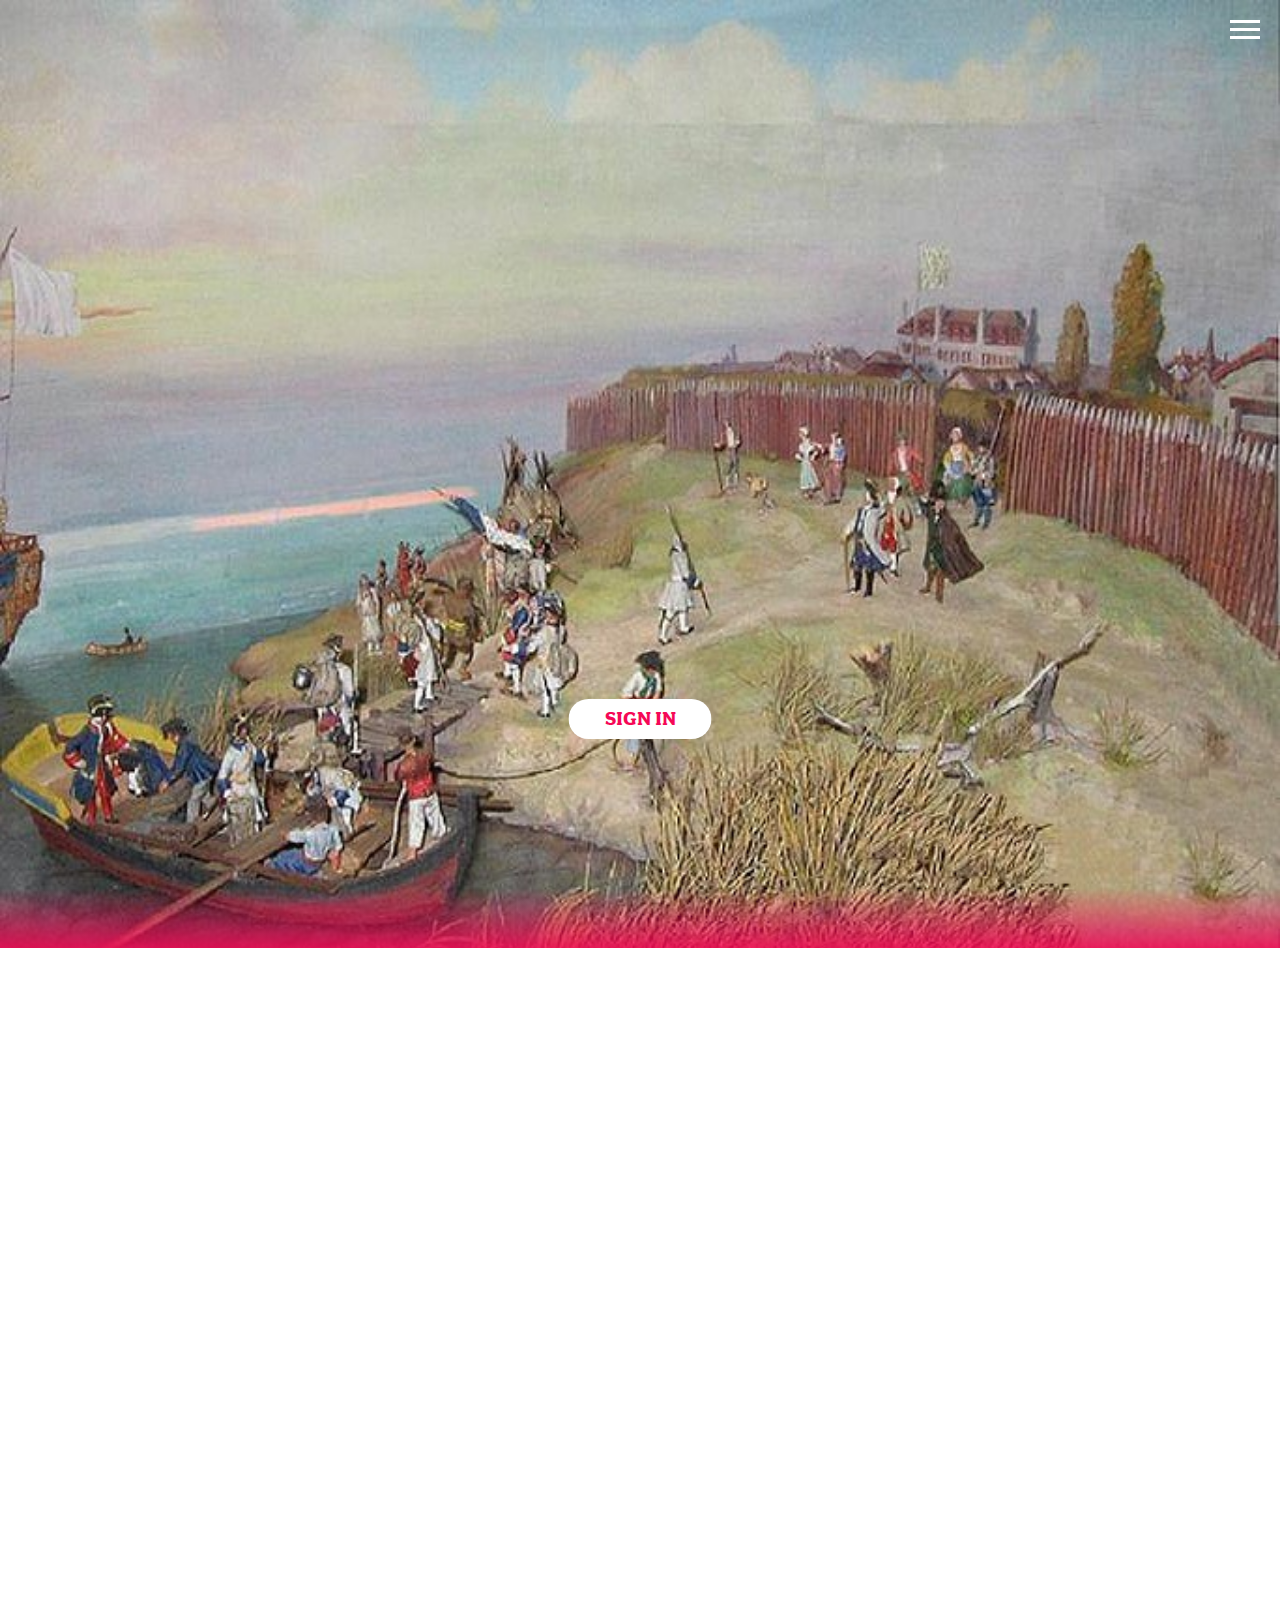
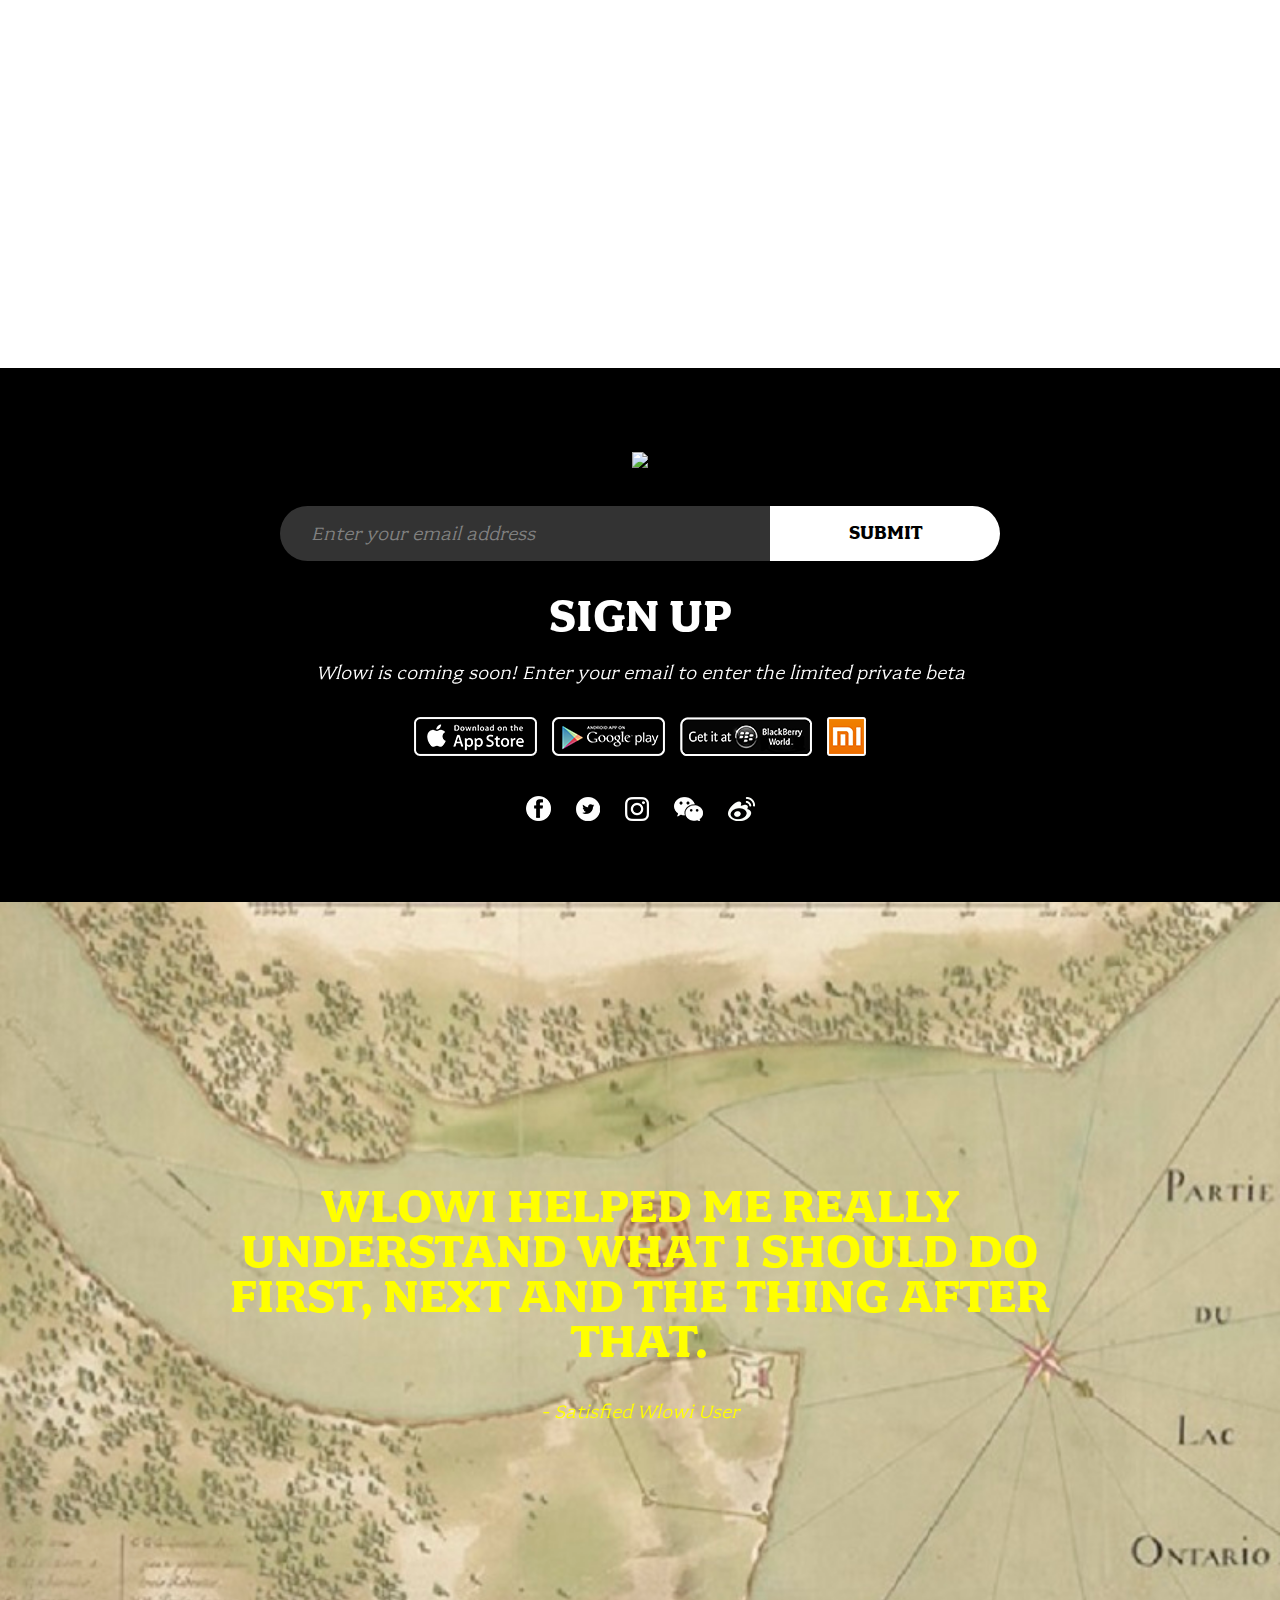
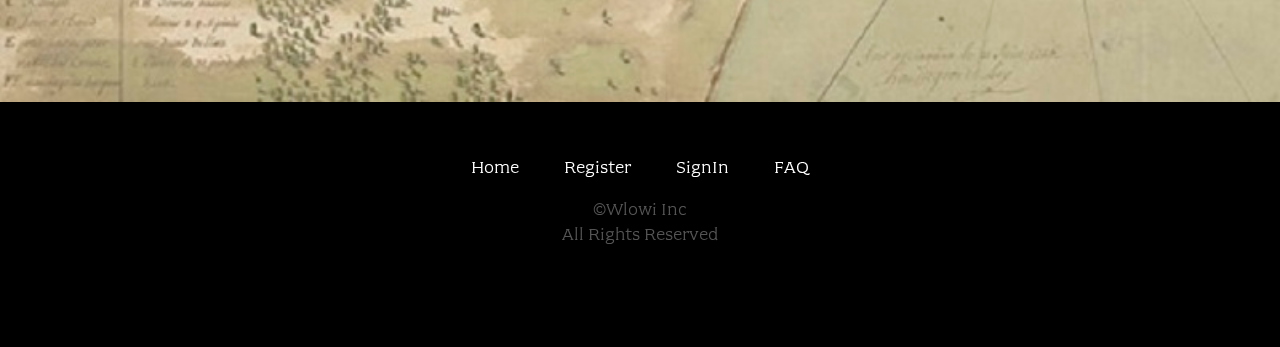
==== commit 3fcabda7: "fix css3" ====
--- a/index.html
+++ b/index.html
@@ -52,10 +52,10 @@
       <p class="content">Wlowi is coming soon! Enter your email to enter the limited private beta</p>
 
       <div class="apps">
-        <a class="app-icon" href=""><img src="/images/wr-home-apple.png"></a>
-        <a class="app-icon" href=""><img src="/images/wr-home-google.png"></a>
-        <a class="app-icon" href=""><img src="/images/wr-home-blackberry.png"></a>
-        <a class="app-icon" href=""><img src="/images/wr-home-Xiaomi.png"></a>
+        <a class="app-icon" href=""><img src="images/wr-home-apple.png"></a>
+        <a class="app-icon" href=""><img src="images/wr-home-google.png"></a>
+        <a class="app-icon" href=""><img src="images/wr-home-blackberry.png"></a>
+        <a class="app-icon" href=""><img src="images/wr-home-Xiaomi.png"></a>
       </div>
 
       <div class="social">
--- a/css/main.css
+++ b/css/main.css
@@ -55,5 +55,10 @@
     font-weight:700}@media screen and (min-width:40em){.page-home .home-button{bottom:22%}}
 
 .home-about{background:#f50856;color:#fff;padding:5rem 0;text-align:center}.home-about-block{margin:2.5rem 0}@media screen and (min-width:64em){.home-about-block{margin:5rem 0 0}}@media screen and (min-width:90em){.home-about-block{max-width:15rem;margin-left:auto;margin-right:auto}}.home-about-block .title{margin:0}.home-about-block .title:before{content:'';display:block;margin:0 auto 1.25rem;height:12.75rem}@media screen and (min-width:64em){.home-about-block .title{font-size:2.375rem}}.home-about-block .content{margin:0}
-.home-about-block .icon-download:before{background:url(../images/img_1.jpg) no-repeat;width:11rem}.home-about-block .icon-unicorn:before{background:url(../images/wr-home-block-2.png) no-repeat;width:14.75rem}.home-about-block .icon-price:before{background:url(../images/wr-home-block-3.png) no-repeat;width:13.75rem}.home-about-block .icon-success:before{background:url(../images/wr-home-block-4.png) no-repeat;width:14.75rem}.home-story{background:url(../images/wr-home-about.jpg) no-repeat bottom;background-size:cover;color:#fff;text-align:center;padding:5rem 0}@media screen and (min-width:64em){.home-story{height:54.6875rem;display:-webkit-box;display:-ms-flexbox;display:flex;-webkit-box-align:center;-ms-flex-align:center;align-items:center}}@media screen and (min-width:75em){.home-story{height:63.75rem}}.home-sign-up{background:#000;color:#fff;text-align:center;padding:5rem 0}.home-sign-up .icon-w{max-width:50%}@media screen and (min-width:64em){.home-sign-up .icon-w{max-width:100%}}.home-sign-up form{max-width:45rem;margin:1.875rem auto;overflow:hidden}.home-sign-up form input{background:#333;border:1px solid transparent;color:#fff;padding:.3125rem;outline:none;width:100%}@media screen and (min-width:40em){.home-sign-up form input{border-top-left-radius:40px;border-bottom-left-radius:40px;float:left;height:3.4375rem;padding:.3125rem 1.875rem;width:calc(100% - 230px)}}.home-sign-up form button{background:#fff;border:1px solid transparent;color:#000;font-weight:700;text-transform:uppercase;outline:none;width:100%}@media screen and (min-width:40em){.home-sign-up form button{border-top-right-radius:40px;border-bottom-right-radius:40px;float:left;height:3.4375rem;width:14.375rem}}.home-sign-up .apps{margin:1.875rem 0}@media screen and (min-width:40em){.home-sign-up .apps a{margin:0 .3125rem}}.home-sign-up .social a{display:inline-block;text-indent:-999em;height:1.5rem;width:1.5rem;margin:0 .625rem;vertical-align:middle}.home-sign-up .social .icon-fb{background:url(../images/wr-home-facebook.png) no-repeat;height:1.5625rem;width:1.5625rem}.home-sign-up .social .icon-tw{background:url(../images/wr-home-twitter.png) no-repeat}.home-sign-up .social .icon-ig{background:url(../images/wr-home-instagram.png) no-repeat}.home-sign-up .social .icon-wc{background:url(../images/wr-home-wechat.png) no-repeat;width:1.8125rem}.home-sign-up .social .icon-wb{background:url(../images/wr-home-weibo.png) no-repeat;width:1.6875rem}
-.home-quote{background:url(../images/img_1.jpg) no-repeat bottom;background-size:cover;color:#fff;text-align:center;padding:5rem 0;line-height:.9}@media screen and (min-width:40em){.home-quote{display:-webkit-box;display:-ms-flexbox;display:flex;-webkit-box-align:center;-ms-flex-align:center;align-items:center}}@media screen and (min-width:64em){.home-quote{height:37.5rem}}@media screen and (min-width:75em){.home-quote{height:50rem}}.home-quote .quote{text-transform:uppercase;font-weight:900;margin-bottom:2.5rem}@media screen and (min-width:40em){.home-quote .quote{font-size:1.875rem}}@media screen and (min-width:64em){.home-quote .quote{font-size:3.125rem}}.home-quote .quoter{font-style:italic}.kraken-callout{background:#00bbd3;color:#fff;text-align:center;padding:5rem 0}@media screen and (min-width:40em){.kraken-callout .row{display:-webkit-box;display:-ms-flexbox;display:flex;-webkit-box-align:center;-ms-flex-align:center;align-items:center}}.kraken-callout img{max-width:80%;margin-bottom:1.25rem}@media screen and (min-width:40em){.kraken-callout img{max-width:100%;margin:0}}.page-unicorns .site-header{background:url(../images/wr-unicorn-header.png) no-repeat top;background-size:cover;text-align:center;padding:1.875rem 0}@media screen and (min-width:64em){.page-unicorns .site-header{min-height:31.25rem}}@media screen and (min-width:90em){.page-unicorns .site-header{min-height:40.625rem}}.unicorns-list{margin-top:2.5rem;text-align:center}@media screen and (min-width:64em){.unicorns-list{margin-bottom:3.75rem}}.unicorns-list img{margin-bottom:1.25rem}.unicorns-list .title{margin:0}.unicorns-list .subtitle{font-style:italic}.unicorns-list .subtitle:after{content:'-';display:block}.unicorns-list .content{margin-top:0}.unicorns-list .unicorn{overflow:hidden;margin-bottom:1.875rem}@media screen and (min-width:40em){.unicorns-list .unicorn{display:-webkit-box;display:-ms-flexbox;display:flex;-webkit-box-align:center;-ms-flex-align:center;align-items:center}}.unicorns-list .jimmy .subtitle,.unicorns-list .jimmy .title{color:#f50856}.unicorns-list .henry .subtitle,.unicorns-list .henry .title{color:#00bbd3}.unicorns-list .veronica .subtitle,.unicorns-list .veronica .title{color:#ffc400}.page-investors .top-section{background:url(../images/wr-investors-header.png) no-repeat bottom;background-size:cover;text-align:center;padding:1.875rem 0}@media screen and (min-width:64em){.page-investors .top-section{padding-bottom:3.75rem}}.investors-list{color:#fff;text-align:center}@media screen and (min-width:64em){.investors-list{margin-top:3.75rem}}.investors-list .investor{margin:0 auto 2.5rem;max-width:25rem}@media screen and (min-width:64em){.investors-list .investor{max-width:100%}}.investors-list .title{-webkit-hyphens:auto;-ms-hyphens:auto;hyphens:auto;margin:0}.investors-list .title:before{content:'';display:block;margin:0 auto 1.25rem;height:10.875rem}@media screen and (min-width:40em){.investors-list .title{font-size:1.875rem}}.investors-list .title.pcp:before{background:url(../images/wr-investors-pcp.png) no-repeat 50%;width:8.8125rem}.investors-list .title.awesome:before{background:url(../images/wr-investors-awesome.png) no-repeat 50%;width:7.75rem}.investors-list .title.barn:before{background:url(../images/wr-investors-thebarn.png) no-repeat 50%;width:7.4375rem}.investors-list .subtitle{font-style:italic}.board-directors{background:#000;color:#fff;text-align:center}@media screen and (min-width:64em){.board-directors{padding:1.875rem 0}}.board-directors .block{display:-webkit-box;display:-ms-flexbox;display:flex;-webkit-box-align:center;-ms-flex-align:center;align-items:center;-webkit-box-pack:center;-ms-flex-pack:center;justify-content:center;-webkit-box-orient:vertical;-webkit-box-direction:normal;-ms-flex-direction:column;flex-direction:column;padding:1.25rem;min-height:15.625rem;margin-bottom:.9375rem;background-position:50%;background-repeat:no-repeat;background-size:cover}@media screen and (min-width:64em){.board-directors .block{margin-bottom:1.875rem;min-height:24.375rem}}.board-directors .block:not(.intro){color:#000}.board-directors .block:not(.intro) .title{margin:0 0 .625rem}@media screen and (min-width:40em){.board-directors .block:not(.intro) .title{font-size:1.875rem}}.board-directors .block.one{background-image:url(../images/wr-investors-1.png)}.board-directors .block.two{background-image:url(../images/wr-investors-2.png)}.board-directors .block.three{background-image:url(../images/wr-investors-3.png)}.board-directors .block.four{background-image:url(../images/wr-investors-4.png)}.board-directors .block.five{background-image:url(../images/wr-investors-5.png)}.board-directors .content{margin:0;line-height:1.1}.page-faq .site-header{background:url(../images/wr-faq-header.jpg) no-repeat top;background-size:cover;color:#fff;text-align:center;padding:1.875rem 0}@media screen and (min-width:64em){.page-faq .site-header{min-height:30rem}}@media screen and (min-width:75em){.page-faq .site-header{min-height:34.375rem}}.faq-list{padding:2.5rem 0}@media screen and (min-width:40em){.faq-list{padding:3.75rem 0}}@media screen and (min-width:64em){.faq-list{font-size:1.5rem;padding:5rem 0}}.faq-list dl{margin:0}.faq-list dt{font-weight:700}.faq-list dd{margin:0 0 1.875rem}.page-apply .site-header{background:url(../images/wr-apply-header.png) no-repeat bottom;background-size:cover;color:#fff;text-align:center;padding:1.875rem 0}@media screen and (min-width:64em){.page-apply .site-header{min-height:30rem}}@media screen and (min-width:75em){.page-apply .site-header{min-height:34.375rem}}.page-apply .content{font-style:normal;font-weight:700;padding:2.5rem 0}@media screen and (min-width:64em){.page-apply .content{font-size:1.5rem}}
+.home-about-block .icon-download:before{background:url(../images/img_1.jpg) no-repeat;width:11rem}.home-about-block .icon-unicorn:before{background:url(../images/wr-home-block-2.png) no-repeat;width:14.75rem}.home-about-block .icon-price:before{background:url(../images/wr-home-block-3.png) no-repeat;width:13.75rem}.home-about-block .icon-success:before{background:url(../images/wr-home-block-4.png) no-repeat;width:14.75rem}.home-story{background:url(../images/wr-home-about.jpg) no-repeat bottom;background-size:cover;color:#fff;text-align:center;padding:5rem 0}@media screen and (min-width:64em){.home-story{height:54.6875rem;display:-webkit-box;display:-ms-flexbox;display:flex;-webkit-box-align:center;-ms-flex-align:center;align-items:center}}@media screen and (min-width:75em){.home-story{height:63.75rem}}.home-sign-up{background:#000;color:#fff;text-align:center;padding:5rem 0}.home-sign-up .icon-w{max-width:50%}@media screen and (min-width:64em){.home-sign-up .icon-w{max-width:100%}}.home-sign-up form{max-width:45rem;margin:1.875rem auto;overflow:hidden}.home-sign-up form input{background:#333;border:1px solid transparent;color:#fff;padding:.3125rem;outline:none;width:100%}@media screen and (min-width:40em){.home-sign-up form input{border-top-left-radius:40px;border-bottom-left-radius:40px;float:left;height:3.4375rem;padding:.3125rem 1.875rem;width:calc(100% - 230px)}}.home-sign-up form button{background:#fff;border:1px solid transparent;color:#000;font-weight:700;text-transform:uppercase;outline:none;width:100%}@media screen and (min-width:40em){.home-sign-up form button{border-top-right-radius:40px;border-bottom-right-radius:40px;float:left;height:3.4375rem;width:14.375rem}}.home-sign-up .apps{margin:1.875rem 0}@media screen and (min-width:40em){.home-sign-up .apps a{margin:0 .3125rem}}.home-sign-up .social a{display:inline-block;text-indent:-999em;height:1.5rem;width:1.5rem;margin:0 .625rem;vertical-align:middle}
+.home-sign-up .social .icon-fb{background:url(../images/wr-home-facebook.png) no-repeat;height:1.5625rem;width:1.5625rem}
+.home-sign-up .social .icon-tw{background:url(../images/wr-home-twitter.png) no-repeat}
+.home-sign-up .social .icon-ig{background:url(../images/wr-home-instagram.png) no-repeat}
+.home-sign-up .social .icon-wc{background:url(../images/wr-home-wechat.png) no-repeat;width:1.8125rem}
+.home-sign-up .social .icon-wb{background:url(../images/wr-home-weibo.png) no-repeat;width:1.6875rem}
+.home-quote{background:url(../images/img_1.jpg) no-repeat bottom;background-size:cover;color:#ff0;text-align:center;padding:5rem 0;line-height:.9}@media screen and (min-width:40em){.home-quote{display:-webkit-box;display:-ms-flexbox;display:flex;-webkit-box-align:center;-ms-flex-align:center;align-items:center}}@media screen and (min-width:64em){.home-quote{height:37.5rem}}@media screen and (min-width:75em){.home-quote{height:50rem}}.home-quote .quote{text-transform:uppercase;font-weight:900;margin-bottom:2.5rem}@media screen and (min-width:40em){.home-quote .quote{font-size:1.875rem}}@media screen and (min-width:64em){.home-quote .quote{font-size:3.125rem}}.home-quote .quoter{font-style:italic}.kraken-callout{background:#00bbd3;color:#fff;text-align:center;padding:5rem 0}@media screen and (min-width:40em){.kraken-callout .row{display:-webkit-box;display:-ms-flexbox;display:flex;-webkit-box-align:center;-ms-flex-align:center;align-items:center}}.kraken-callout img{max-width:80%;margin-bottom:1.25rem}@media screen and (min-width:40em){.kraken-callout img{max-width:100%;margin:0}}.page-unicorns .site-header{background:url(../images/wr-unicorn-header.png) no-repeat top;background-size:cover;text-align:center;padding:1.875rem 0}@media screen and (min-width:64em){.page-unicorns .site-header{min-height:31.25rem}}@media screen and (min-width:90em){.page-unicorns .site-header{min-height:40.625rem}}.unicorns-list{margin-top:2.5rem;text-align:center}@media screen and (min-width:64em){.unicorns-list{margin-bottom:3.75rem}}.unicorns-list img{margin-bottom:1.25rem}.unicorns-list .title{margin:0}.unicorns-list .subtitle{font-style:italic}.unicorns-list .subtitle:after{content:'-';display:block}.unicorns-list .content{margin-top:0}.unicorns-list .unicorn{overflow:hidden;margin-bottom:1.875rem}@media screen and (min-width:40em){.unicorns-list .unicorn{display:-webkit-box;display:-ms-flexbox;display:flex;-webkit-box-align:center;-ms-flex-align:center;align-items:center}}.unicorns-list .jimmy .subtitle,.unicorns-list .jimmy .title{color:#f50856}.unicorns-list .henry .subtitle,.unicorns-list .henry .title{color:#00bbd3}.unicorns-list .veronica .subtitle,.unicorns-list .veronica .title{color:#ffc400}.page-investors .top-section{background:url(../images/wr-investors-header.png) no-repeat bottom;background-size:cover;text-align:center;padding:1.875rem 0}@media screen and (min-width:64em){.page-investors .top-section{padding-bottom:3.75rem}}.investors-list{color:#fff;text-align:center}@media screen and (min-width:64em){.investors-list{margin-top:3.75rem}}.investors-list .investor{margin:0 auto 2.5rem;max-width:25rem}@media screen and (min-width:64em){.investors-list .investor{max-width:100%}}.investors-list .title{-webkit-hyphens:auto;-ms-hyphens:auto;hyphens:auto;margin:0}.investors-list .title:before{content:'';display:block;margin:0 auto 1.25rem;height:10.875rem}@media screen and (min-width:40em){.investors-list .title{font-size:1.875rem}}.investors-list .title.pcp:before{background:url(../images/wr-investors-pcp.png) no-repeat 50%;width:8.8125rem}.investors-list .title.awesome:before{background:url(../images/wr-investors-awesome.png) no-repeat 50%;width:7.75rem}.investors-list .title.barn:before{background:url(../images/wr-investors-thebarn.png) no-repeat 50%;width:7.4375rem}.investors-list .subtitle{font-style:italic}.board-directors{background:#000;color:#fff;text-align:center}@media screen and (min-width:64em){.board-directors{padding:1.875rem 0}}.board-directors .block{display:-webkit-box;display:-ms-flexbox;display:flex;-webkit-box-align:center;-ms-flex-align:center;align-items:center;-webkit-box-pack:center;-ms-flex-pack:center;justify-content:center;-webkit-box-orient:vertical;-webkit-box-direction:normal;-ms-flex-direction:column;flex-direction:column;padding:1.25rem;min-height:15.625rem;margin-bottom:.9375rem;background-position:50%;background-repeat:no-repeat;background-size:cover}@media screen and (min-width:64em){.board-directors .block{margin-bottom:1.875rem;min-height:24.375rem}}.board-directors .block:not(.intro){color:#000}.board-directors .block:not(.intro) .title{margin:0 0 .625rem}@media screen and (min-width:40em){.board-directors .block:not(.intro) .title{font-size:1.875rem}}.board-directors .block.one{background-image:url(../images/wr-investors-1.png)}.board-directors .block.two{background-image:url(../images/wr-investors-2.png)}.board-directors .block.three{background-image:url(../images/wr-investors-3.png)}.board-directors .block.four{background-image:url(../images/wr-investors-4.png)}.board-directors .block.five{background-image:url(../images/wr-investors-5.png)}.board-directors .content{margin:0;line-height:1.1}.page-faq .site-header{background:url(../images/wr-faq-header.jpg) no-repeat top;background-size:cover;color:#fff;text-align:center;padding:1.875rem 0}@media screen and (min-width:64em){.page-faq .site-header{min-height:30rem}}@media screen and (min-width:75em){.page-faq .site-header{min-height:34.375rem}}.faq-list{padding:2.5rem 0}@media screen and (min-width:40em){.faq-list{padding:3.75rem 0}}@media screen and (min-width:64em){.faq-list{font-size:1.5rem;padding:5rem 0}}.faq-list dl{margin:0}.faq-list dt{font-weight:700}.faq-list dd{margin:0 0 1.875rem}.page-apply .site-header{background:url(../images/wr-apply-header.png) no-repeat bottom;background-size:cover;color:#fff;text-align:center;padding:1.875rem 0}@media screen and (min-width:64em){.page-apply .site-header{min-height:30rem}}@media screen and (min-width:75em){.page-apply .site-header{min-height:34.375rem}}.page-apply .content{font-style:normal;font-weight:700;padding:2.5rem 0}@media screen and (min-width:64em){.page-apply .content{font-size:1.5rem}}
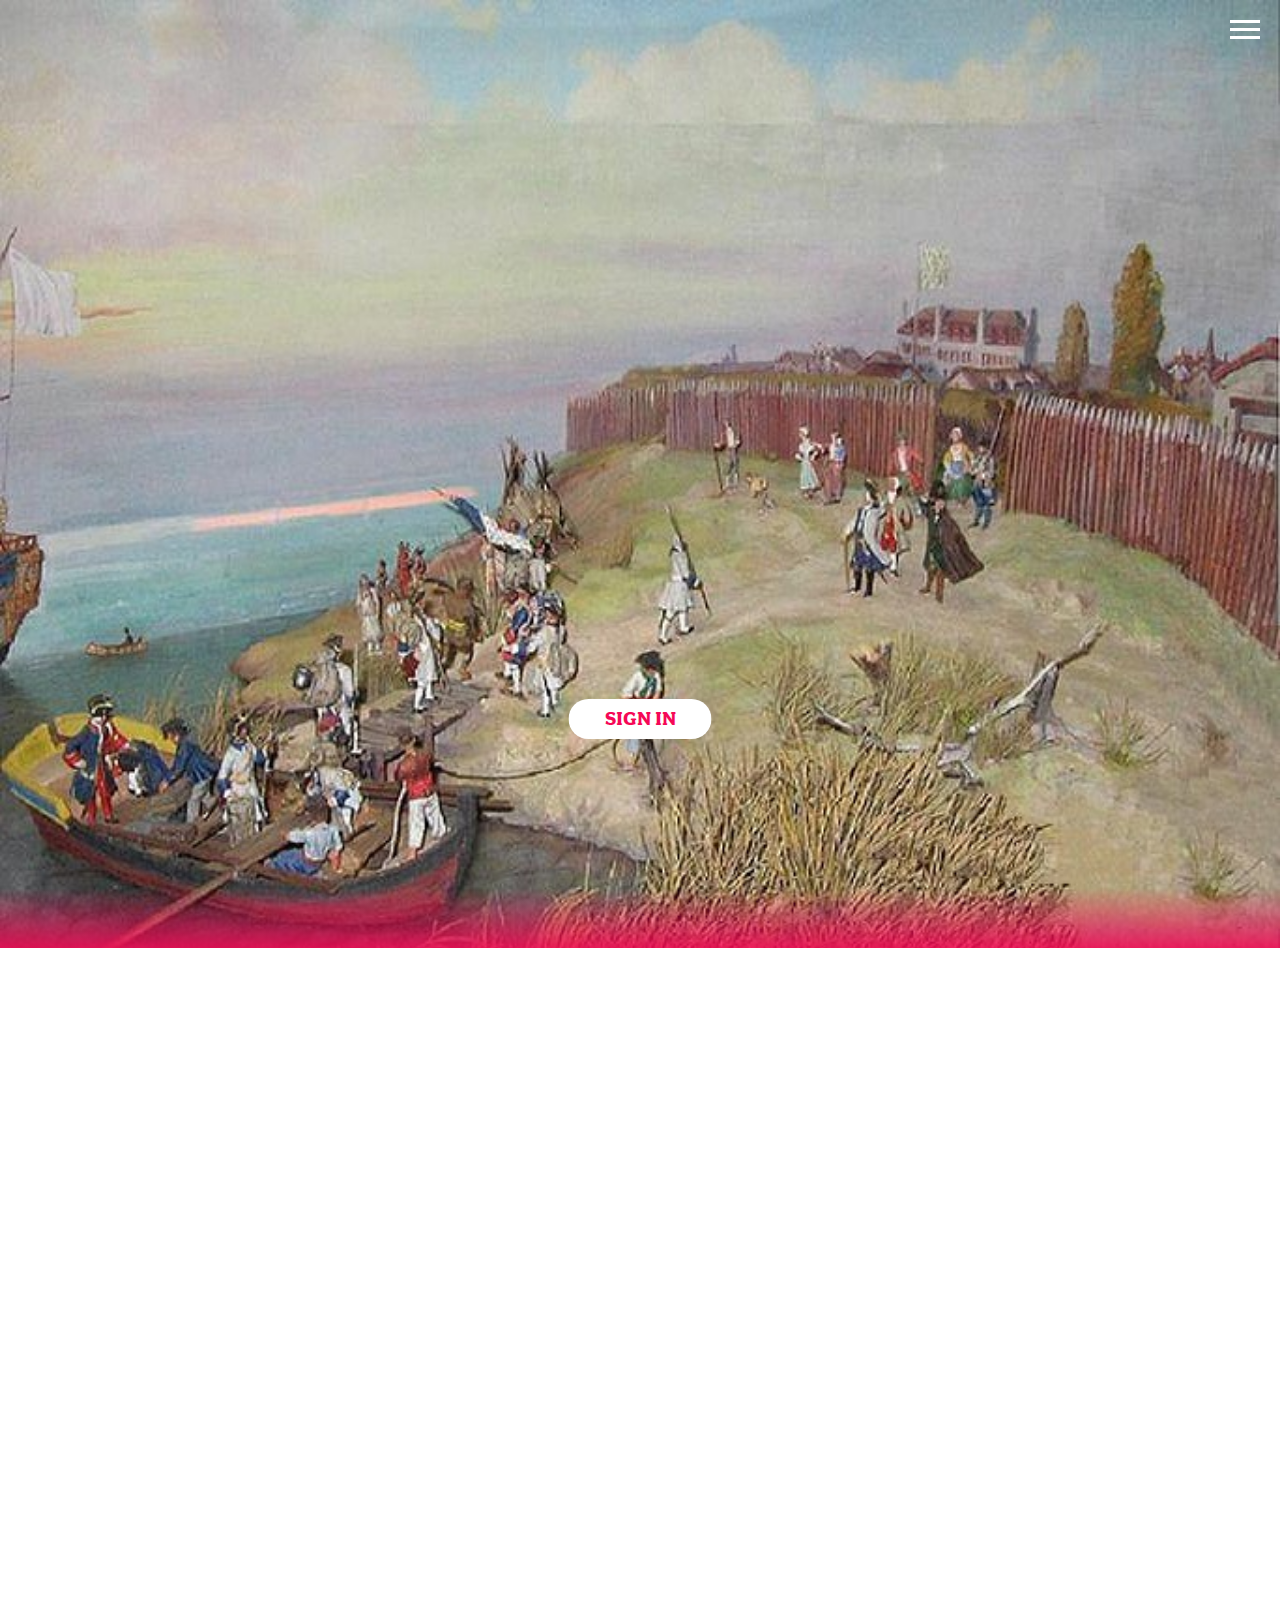
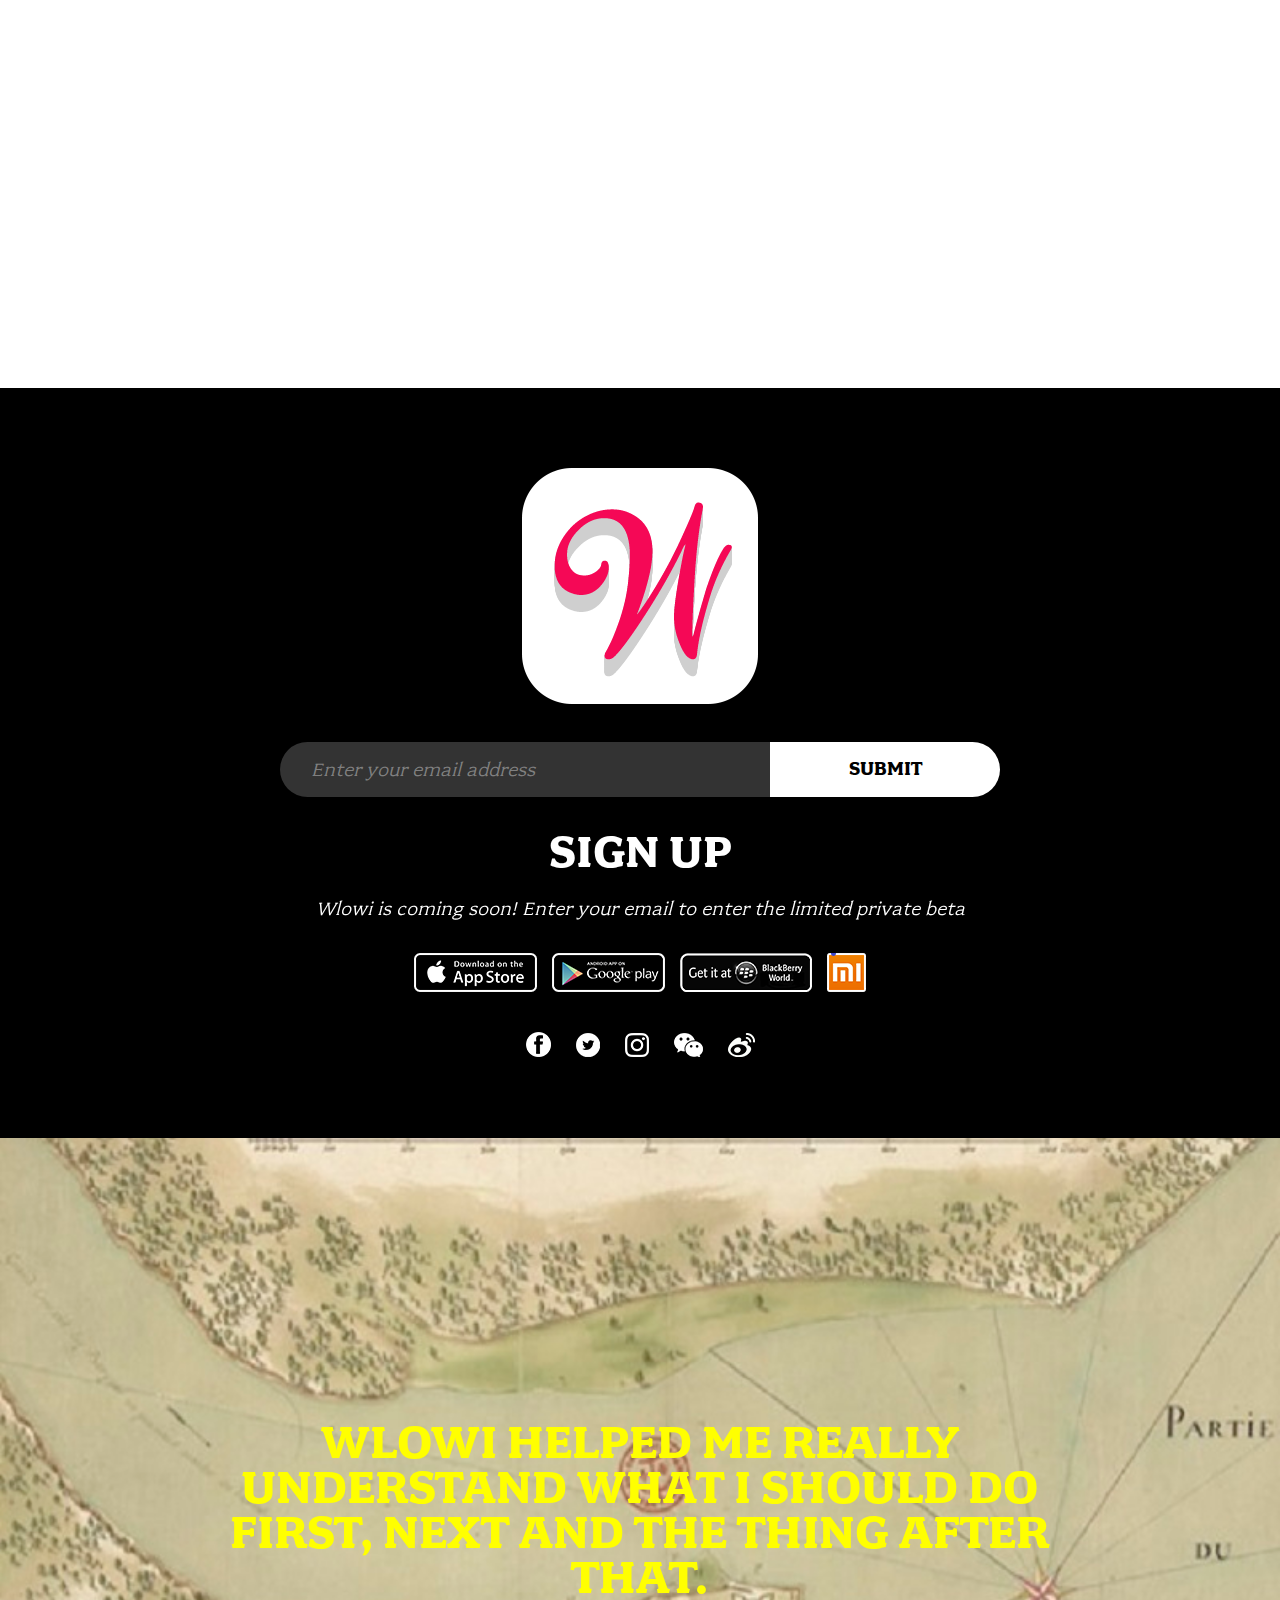
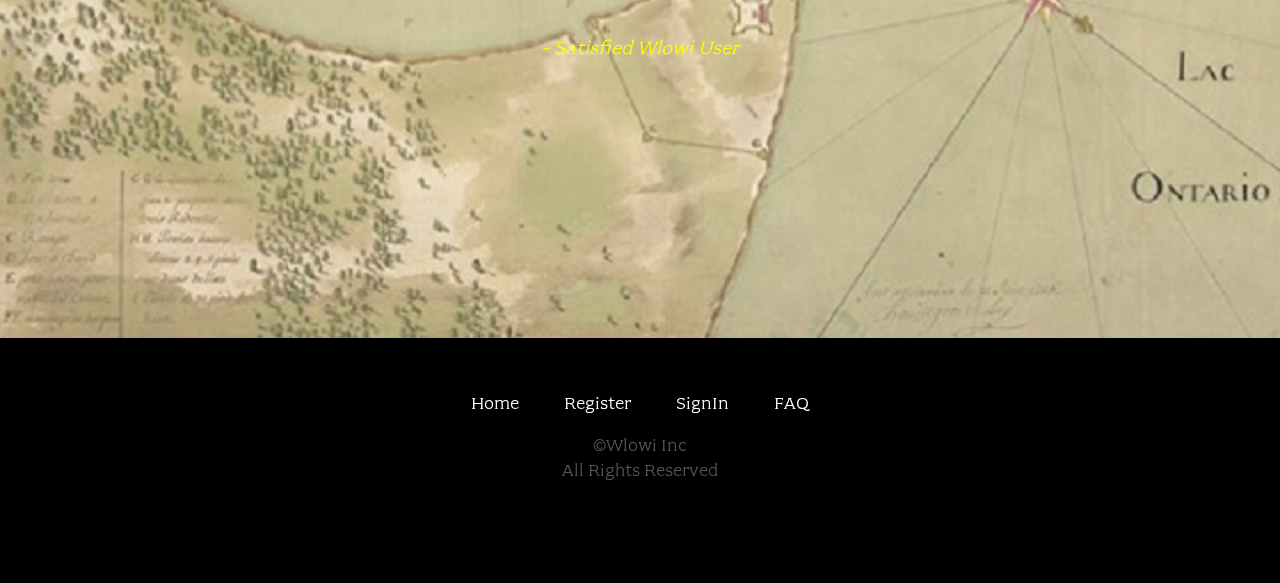
==== commit 609d411e: "fix image 404" ====
--- a/index.html
+++ b/index.html
@@ -18,12 +18,14 @@
     <nav class="site-nav">
       <ul>
         <li><a href="index.html">Home</a></li>
+        <li><a href="register.html">Register</a></li>
+        <li><a href="signin.html">SignIn</a></li>
         <li><a href="faq.html">FAQ</a></li>
       </ul>
     </nav>
     <button type="button" class="btn-menu"><span>Menu</span></button>
     <a class="home-button" href="/register.html">Register</a>
-
+    <p/>
     <button type="button" class="btn-menu"><span>Menu2</span></button>
     <a class="home-button" href="/signin.html">Sign in</a>
   </header>
@@ -53,9 +55,9 @@
 
       <div class="apps">
         <a class="app-icon" href=""><img src="images/wr-home-apple.png"></a>
-        <a class="app-icon" href=""><img src="images/wr-home-google.png"></a>
-        <a class="app-icon" href=""><img src="images/wr-home-blackberry.png"></a>
-        <a class="app-icon" href=""><img src="images/wr-home-Xiaomi.png"></a>
+        <a class="app-icon" href=""><img src="images/wr-home-google.jpg"></a>
+        <a class="app-icon" href=""><img src="images/wr-home-blackberry.jpg"></a>
+        <a class="app-icon" href=""><img src="images/wr-home-Xiaomi.jpg"></a>
       </div>
 
       <div class="social">
--- a/css/main.css
+++ b/css/main.css
@@ -1,64 +1,2678 @@
-html{font-family:sans-serif;line-height:1.15;-ms-text-size-adjust:100%;-webkit-text-size-adjust:100%}
-body{margin:0}
-article,aside,footer,header,nav,section{display:block}
-h1{font-size:2em;margin:.67em 0}
-figcaption,figure,main{display:block}
-figure{margin:1em 40px}
-hr{box-sizing:content-box;height:0;overflow:visible}
-pre{font-family:monospace,monospace;font-size:1em}
-a{background-color:transparent;-webkit-text-decoration-skip:objects}
-a:active,a:hover{outline-width:0}
-abbr[title]{border-bottom:none;text-decoration:underline;text-decoration:underline dotted}
-b,strong{font-weight:inherit;font-weight:bolder}
-code,kbd,samp{font-family:monospace,monospace;font-size:1em}
-dfn{font-style:italic}
-mark{background-color:#ff0;color:#000}
-small{font-size:80%}
-sub,sup{font-size:75%;line-height:0;position:relative;vertical-align:baseline}
-sub{bottom:-.25em}
-sup{top:-.5em}
-audio,video{display:inline-block}
-audio:not([controls]){display:none;height:0}
-img{border-style:none}svg:not(:root){overflow:hidden}
-button,input,optgroup,select,textarea{font:inherit;margin:0}
-optgroup{font-weight:700}
-button,input{overflow:visible}
-button,select{text-transform:none}
-[type=reset],[type=submit],button,html [type=button]{-webkit-appearance:button;cursor:pointer}
-[type=button]::-moz-focus-inner,[type=reset]::-moz-focus-inner,[type=submit]::-moz-focus-inner,button::-moz-focus-inner{border-style:none;padding:0}[type=button]:-moz-focusring,[type=reset]:-moz-focusring,[type=submit]:-moz-focusring,button:-moz-focusring{outline:1px dotted ButtonText}fieldset{border:1px solid silver;margin:0 2px;padding:.35em .625em .75em}legend{box-sizing:border-box;color:inherit;display:table;max-width:100%;padding:0;white-space:normal}progress{display:inline-block;vertical-align:baseline}textarea{overflow:auto}[type=checkbox],[type=radio]{box-sizing:border-box;padding:0}[type=number]::-webkit-inner-spin-button,[type=number]::-webkit-outer-spin-button{height:auto}[type=search]{-webkit-appearance:textfield;outline-offset:-2px}[type=search]::-webkit-search-cancel-button,[type=search]::-webkit-search-decoration{-webkit-appearance:none}::-webkit-file-upload-button{-webkit-appearance:button;font:inherit}details,menu{display:block}summary{display:list-item}canvas{display:inline-block}[hidden],template{display:none}.row{max-width:96.875rem;margin-left:auto;margin-right:auto}.row:after,.row:before{content:' ';display:table}.row:after{clear:both}.row.collapse>.column,.row.collapse>.columns{padding-left:0;padding-right:0}.row .row{max-width:none;margin-left:-.625rem;margin-right:-.625rem}@media screen and (min-width:40em){.row .row{margin-left:-.9375rem;margin-right:-.9375rem}}.row .row.collapse{margin-left:0;margin-right:0}.row.expanded{max-width:none}.row.expanded .row{margin-left:auto;margin-right:auto}.column,.columns{width:100%;float:left;padding-left:.625rem;padding-right:.625rem}@media screen and (min-width:40em){.column,.columns{padding-left:.9375rem;padding-right:.9375rem}}.column:last-child:not(:first-child),.columns:last-child:not(:first-child){float:right}.column.end:last-child:last-child,.end.columns:last-child:last-child{float:left}.column.row.row,.row.row.columns{float:none}.row .column.row.row,.row .row.row.columns{padding-left:0;padding-right:0;margin-left:0;margin-right:0}.small-1{width:8.3333333333%}.small-push-1{position:relative;left:8.3333333333%}.small-pull-1{position:relative;left:-8.3333333333%}.small-offset-0{margin-left:0}.small-2{width:16.6666666667%}.small-push-2{position:relative;left:16.6666666667%}.small-pull-2{position:relative;left:-16.6666666667%}.small-offset-1{margin-left:8.3333333333%}.small-3{width:25%}.small-push-3{position:relative;left:25%}.small-pull-3{position:relative;left:-25%}.small-offset-2{margin-left:16.6666666667%}.small-4{width:33.3333333333%}.small-push-4{position:relative;left:33.3333333333%}.small-pull-4{position:relative;left:-33.3333333333%}.small-offset-3{margin-left:25%}.small-5{width:41.6666666667%}.small-push-5{position:relative;left:41.6666666667%}.small-pull-5{position:relative;left:-41.6666666667%}.small-offset-4{margin-left:33.3333333333%}.small-6{width:50%}.small-push-6{position:relative;left:50%}.small-pull-6{position:relative;left:-50%}.small-offset-5{margin-left:41.6666666667%}.small-7{width:58.3333333333%}.small-push-7{position:relative;left:58.3333333333%}.small-pull-7{position:relative;left:-58.3333333333%}.small-offset-6{margin-left:50%}.small-8{width:66.6666666667%}.small-push-8{position:relative;left:66.6666666667%}.small-pull-8{position:relative;left:-66.6666666667%}.small-offset-7{margin-left:58.3333333333%}.small-9{width:75%}.small-push-9{position:relative;left:75%}.small-pull-9{position:relative;left:-75%}.small-offset-8{margin-left:66.6666666667%}.small-10{width:83.3333333333%}.small-push-10{position:relative;left:83.3333333333%}.small-pull-10{position:relative;left:-83.3333333333%}.small-offset-9{margin-left:75%}.small-11{width:91.6666666667%}.small-push-11{position:relative;left:91.6666666667%}.small-pull-11{position:relative;left:-91.6666666667%}.small-offset-10{margin-left:83.3333333333%}.small-12{width:100%}.small-offset-11{margin-left:91.6666666667%}.small-up-1>.column,.small-up-1>.columns{width:100%;float:left}.small-up-1>.column:nth-of-type(1n),.small-up-1>.columns:nth-of-type(1n){clear:none}.small-up-1>.column:nth-of-type(1n+1),.small-up-1>.columns:nth-of-type(1n+1){clear:both}.small-up-1>.column:last-child,.small-up-1>.columns:last-child{float:left}.small-up-2>.column,.small-up-2>.columns{width:50%;float:left}.small-up-2>.column:nth-of-type(1n),.small-up-2>.columns:nth-of-type(1n){clear:none}.small-up-2>.column:nth-of-type(2n+1),.small-up-2>.columns:nth-of-type(2n+1){clear:both}.small-up-2>.column:last-child,.small-up-2>.columns:last-child{float:left}.small-up-3>.column,.small-up-3>.columns{width:33.3333333333%;float:left}.small-up-3>.column:nth-of-type(1n),.small-up-3>.columns:nth-of-type(1n){clear:none}.small-up-3>.column:nth-of-type(3n+1),.small-up-3>.columns:nth-of-type(3n+1){clear:both}.small-up-3>.column:last-child,.small-up-3>.columns:last-child{float:left}.small-up-4>.column,.small-up-4>.columns{width:25%;float:left}.small-up-4>.column:nth-of-type(1n),.small-up-4>.columns:nth-of-type(1n){clear:none}.small-up-4>.column:nth-of-type(4n+1),.small-up-4>.columns:nth-of-type(4n+1){clear:both}.small-up-4>.column:last-child,.small-up-4>.columns:last-child{float:left}.small-up-5>.column,.small-up-5>.columns{width:20%;float:left}.small-up-5>.column:nth-of-type(1n),.small-up-5>.columns:nth-of-type(1n){clear:none}.small-up-5>.column:nth-of-type(5n+1),.small-up-5>.columns:nth-of-type(5n+1){clear:both}.small-up-5>.column:last-child,.small-up-5>.columns:last-child{float:left}.small-up-6>.column,.small-up-6>.columns{width:16.6666666667%;float:left}.small-up-6>.column:nth-of-type(1n),.small-up-6>.columns:nth-of-type(1n){clear:none}.small-up-6>.column:nth-of-type(6n+1),.small-up-6>.columns:nth-of-type(6n+1){clear:both}.small-up-6>.column:last-child,.small-up-6>.columns:last-child{float:left}.small-up-7>.column,.small-up-7>.columns{width:14.2857142857%;float:left}.small-up-7>.column:nth-of-type(1n),.small-up-7>.columns:nth-of-type(1n){clear:none}.small-up-7>.column:nth-of-type(7n+1),.small-up-7>.columns:nth-of-type(7n+1){clear:both}.small-up-7>.column:last-child,.small-up-7>.columns:last-child{float:left}.small-up-8>.column,.small-up-8>.columns{width:12.5%;float:left}.small-up-8>.column:nth-of-type(1n),.small-up-8>.columns:nth-of-type(1n){clear:none}.small-up-8>.column:nth-of-type(8n+1),.small-up-8>.columns:nth-of-type(8n+1){clear:both}.small-up-8>.column:last-child,.small-up-8>.columns:last-child{float:left}.small-collapse>.column,.small-collapse>.columns{padding-left:0;padding-right:0}.expanded.row .small-collapse.row,.small-collapse .row{margin-left:0;margin-right:0}.small-uncollapse>.column,.small-uncollapse>.columns{padding-left:.625rem;padding-right:.625rem}.small-centered{float:none;margin-left:auto;margin-right:auto}.small-pull-0,.small-push-0,.small-uncentered{position:static;margin-left:0;margin-right:0;float:left}@media screen and (min-width:40em){.medium-1{width:8.3333333333%}.medium-push-1{position:relative;left:8.3333333333%}.medium-pull-1{position:relative;left:-8.3333333333%}.medium-offset-0{margin-left:0}.medium-2{width:16.6666666667%}.medium-push-2{position:relative;left:16.6666666667%}.medium-pull-2{position:relative;left:-16.6666666667%}.medium-offset-1{margin-left:8.3333333333%}.medium-3{width:25%}.medium-push-3{position:relative;left:25%}.medium-pull-3{position:relative;left:-25%}.medium-offset-2{margin-left:16.6666666667%}.medium-4{width:33.3333333333%}.medium-push-4{position:relative;left:33.3333333333%}.medium-pull-4{position:relative;left:-33.3333333333%}.medium-offset-3{margin-left:25%}.medium-5{width:41.6666666667%}.medium-push-5{position:relative;left:41.6666666667%}.medium-pull-5{position:relative;left:-41.6666666667%}.medium-offset-4{margin-left:33.3333333333%}.medium-6{width:50%}.medium-push-6{position:relative;left:50%}.medium-pull-6{position:relative;left:-50%}.medium-offset-5{margin-left:41.6666666667%}.medium-7{width:58.3333333333%}.medium-push-7{position:relative;left:58.3333333333%}.medium-pull-7{position:relative;left:-58.3333333333%}.medium-offset-6{margin-left:50%}.medium-8{width:66.6666666667%}.medium-push-8{position:relative;left:66.6666666667%}.medium-pull-8{position:relative;left:-66.6666666667%}.medium-offset-7{margin-left:58.3333333333%}.medium-9{width:75%}.medium-push-9{position:relative;left:75%}.medium-pull-9{position:relative;left:-75%}.medium-offset-8{margin-left:66.6666666667%}.medium-10{width:83.3333333333%}.medium-push-10{position:relative;left:83.3333333333%}.medium-pull-10{position:relative;left:-83.3333333333%}.medium-offset-9{margin-left:75%}.medium-11{width:91.6666666667%}.medium-push-11{position:relative;left:91.6666666667%}.medium-pull-11{position:relative;left:-91.6666666667%}.medium-offset-10{margin-left:83.3333333333%}.medium-12{width:100%}.medium-offset-11{margin-left:91.6666666667%}.medium-up-1>.column,.medium-up-1>.columns{width:100%;float:left}.medium-up-1>.column:nth-of-type(1n),.medium-up-1>.columns:nth-of-type(1n){clear:none}.medium-up-1>.column:nth-of-type(1n+1),.medium-up-1>.columns:nth-of-type(1n+1){clear:both}.medium-up-1>.column:last-child,.medium-up-1>.columns:last-child{float:left}.medium-up-2>.column,.medium-up-2>.columns{width:50%;float:left}.medium-up-2>.column:nth-of-type(1n),.medium-up-2>.columns:nth-of-type(1n){clear:none}.medium-up-2>.column:nth-of-type(2n+1),.medium-up-2>.columns:nth-of-type(2n+1){clear:both}.medium-up-2>.column:last-child,.medium-up-2>.columns:last-child{float:left}.medium-up-3>.column,.medium-up-3>.columns{width:33.3333333333%;float:left}.medium-up-3>.column:nth-of-type(1n),.medium-up-3>.columns:nth-of-type(1n){clear:none}.medium-up-3>.column:nth-of-type(3n+1),.medium-up-3>.columns:nth-of-type(3n+1){clear:both}.medium-up-3>.column:last-child,.medium-up-3>.columns:last-child{float:left}.medium-up-4>.column,.medium-up-4>.columns{width:25%;float:left}.medium-up-4>.column:nth-of-type(1n),.medium-up-4>.columns:nth-of-type(1n){clear:none}.medium-up-4>.column:nth-of-type(4n+1),.medium-up-4>.columns:nth-of-type(4n+1){clear:both}.medium-up-4>.column:last-child,.medium-up-4>.columns:last-child{float:left}.medium-up-5>.column,.medium-up-5>.columns{width:20%;float:left}.medium-up-5>.column:nth-of-type(1n),.medium-up-5>.columns:nth-of-type(1n){clear:none}.medium-up-5>.column:nth-of-type(5n+1),.medium-up-5>.columns:nth-of-type(5n+1){clear:both}.medium-up-5>.column:last-child,.medium-up-5>.columns:last-child{float:left}.medium-up-6>.column,.medium-up-6>.columns{width:16.6666666667%;float:left}.medium-up-6>.column:nth-of-type(1n),.medium-up-6>.columns:nth-of-type(1n){clear:none}.medium-up-6>.column:nth-of-type(6n+1),.medium-up-6>.columns:nth-of-type(6n+1){clear:both}.medium-up-6>.column:last-child,.medium-up-6>.columns:last-child{float:left}.medium-up-7>.column,.medium-up-7>.columns{width:14.2857142857%;float:left}.medium-up-7>.column:nth-of-type(1n),.medium-up-7>.columns:nth-of-type(1n){clear:none}.medium-up-7>.column:nth-of-type(7n+1),.medium-up-7>.columns:nth-of-type(7n+1){clear:both}.medium-up-7>.column:last-child,.medium-up-7>.columns:last-child{float:left}.medium-up-8>.column,.medium-up-8>.columns{width:12.5%;float:left}.medium-up-8>.column:nth-of-type(1n),.medium-up-8>.columns:nth-of-type(1n){clear:none}.medium-up-8>.column:nth-of-type(8n+1),.medium-up-8>.columns:nth-of-type(8n+1){clear:both}.medium-up-8>.column:last-child,.medium-up-8>.columns:last-child{float:left}.medium-collapse>.column,.medium-collapse>.columns{padding-left:0;padding-right:0}.expanded.row .medium-collapse.row,.medium-collapse .row{margin-left:0;margin-right:0}.medium-uncollapse>.column,.medium-uncollapse>.columns{padding-left:.9375rem;padding-right:.9375rem}.medium-centered{float:none;margin-left:auto;margin-right:auto}.medium-pull-0,.medium-push-0,.medium-uncentered{position:static;margin-left:0;margin-right:0;float:left}}@media screen and (min-width:64em){.large-1{width:8.3333333333%}.large-push-1{position:relative;left:8.3333333333%}.large-pull-1{position:relative;left:-8.3333333333%}.large-offset-0{margin-left:0}.large-2{width:16.6666666667%}.large-push-2{position:relative;left:16.6666666667%}.large-pull-2{position:relative;left:-16.6666666667%}.large-offset-1{margin-left:8.3333333333%}.large-3{width:25%}.large-push-3{position:relative;left:25%}.large-pull-3{position:relative;left:-25%}.large-offset-2{margin-left:16.6666666667%}.large-4{width:33.3333333333%}.large-push-4{position:relative;left:33.3333333333%}.large-pull-4{position:relative;left:-33.3333333333%}.large-offset-3{margin-left:25%}.large-5{width:41.6666666667%}.large-push-5{position:relative;left:41.6666666667%}.large-pull-5{position:relative;left:-41.6666666667%}.large-offset-4{margin-left:33.3333333333%}.large-6{width:50%}.large-push-6{position:relative;left:50%}.large-pull-6{position:relative;left:-50%}.large-offset-5{margin-left:41.6666666667%}.large-7{width:58.3333333333%}.large-push-7{position:relative;left:58.3333333333%}.large-pull-7{position:relative;left:-58.3333333333%}.large-offset-6{margin-left:50%}.large-8{width:66.6666666667%}.large-push-8{position:relative;left:66.6666666667%}.large-pull-8{position:relative;left:-66.6666666667%}.large-offset-7{margin-left:58.3333333333%}.large-9{width:75%}.large-push-9{position:relative;left:75%}.large-pull-9{position:relative;left:-75%}.large-offset-8{margin-left:66.6666666667%}.large-10{width:83.3333333333%}.large-push-10{position:relative;left:83.3333333333%}.large-pull-10{position:relative;left:-83.3333333333%}.large-offset-9{margin-left:75%}.large-11{width:91.6666666667%}.large-push-11{position:relative;left:91.6666666667%}.large-pull-11{position:relative;left:-91.6666666667%}.large-offset-10{margin-left:83.3333333333%}.large-12{width:100%}.large-offset-11{margin-left:91.6666666667%}.large-up-1>.column,.large-up-1>.columns{width:100%;float:left}.large-up-1>.column:nth-of-type(1n),.large-up-1>.columns:nth-of-type(1n){clear:none}.large-up-1>.column:nth-of-type(1n+1),.large-up-1>.columns:nth-of-type(1n+1){clear:both}.large-up-1>.column:last-child,.large-up-1>.columns:last-child{float:left}.large-up-2>.column,.large-up-2>.columns{width:50%;float:left}.large-up-2>.column:nth-of-type(1n),.large-up-2>.columns:nth-of-type(1n){clear:none}.large-up-2>.column:nth-of-type(2n+1),.large-up-2>.columns:nth-of-type(2n+1){clear:both}.large-up-2>.column:last-child,.large-up-2>.columns:last-child{float:left}.large-up-3>.column,.large-up-3>.columns{width:33.3333333333%;float:left}.large-up-3>.column:nth-of-type(1n),.large-up-3>.columns:nth-of-type(1n){clear:none}.large-up-3>.column:nth-of-type(3n+1),.large-up-3>.columns:nth-of-type(3n+1){clear:both}.large-up-3>.column:last-child,.large-up-3>.columns:last-child{float:left}.large-up-4>.column,.large-up-4>.columns{width:25%;float:left}.large-up-4>.column:nth-of-type(1n),.large-up-4>.columns:nth-of-type(1n){clear:none}.large-up-4>.column:nth-of-type(4n+1),.large-up-4>.columns:nth-of-type(4n+1){clear:both}.large-up-4>.column:last-child,.large-up-4>.columns:last-child{float:left}.large-up-5>.column,.large-up-5>.columns{width:20%;float:left}.large-up-5>.column:nth-of-type(1n),.large-up-5>.columns:nth-of-type(1n){clear:none}.large-up-5>.column:nth-of-type(5n+1),.large-up-5>.columns:nth-of-type(5n+1){clear:both}.large-up-5>.column:last-child,.large-up-5>.columns:last-child{float:left}.large-up-6>.column,.large-up-6>.columns{width:16.6666666667%;float:left}.large-up-6>.column:nth-of-type(1n),.large-up-6>.columns:nth-of-type(1n){clear:none}.large-up-6>.column:nth-of-type(6n+1),.large-up-6>.columns:nth-of-type(6n+1){clear:both}.large-up-6>.column:last-child,.large-up-6>.columns:last-child{float:left}.large-up-7>.column,.large-up-7>.columns{width:14.2857142857%;float:left}.large-up-7>.column:nth-of-type(1n),.large-up-7>.columns:nth-of-type(1n){clear:none}.large-up-7>.column:nth-of-type(7n+1),.large-up-7>.columns:nth-of-type(7n+1){clear:both}.large-up-7>.column:last-child,.large-up-7>.columns:last-child{float:left}.large-up-8>.column,.large-up-8>.columns{width:12.5%;float:left}.large-up-8>.column:nth-of-type(1n),.large-up-8>.columns:nth-of-type(1n){clear:none}.large-up-8>.column:nth-of-type(8n+1),.large-up-8>.columns:nth-of-type(8n+1){clear:both}.large-up-8>.column:last-child,.large-up-8>.columns:last-child{float:left}.large-collapse>.column,.large-collapse>.columns{padding-left:0;padding-right:0}.expanded.row .large-collapse.row,.large-collapse .row{margin-left:0;margin-right:0}.large-uncollapse>.column,.large-uncollapse>.columns{padding-left:.9375rem;padding-right:.9375rem}.large-centered{float:none;margin-left:auto;margin-right:auto}.large-pull-0,.large-push-0,.large-uncentered{position:static;margin-left:0;margin-right:0;float:left}}@media screen and (min-width:75em){.xlarge-1{width:8.3333333333%}.xlarge-push-1{position:relative;left:8.3333333333%}.xlarge-pull-1{position:relative;left:-8.3333333333%}.xlarge-offset-0{margin-left:0}.xlarge-2{width:16.6666666667%}.xlarge-push-2{position:relative;left:16.6666666667%}.xlarge-pull-2{position:relative;left:-16.6666666667%}.xlarge-offset-1{margin-left:8.3333333333%}.xlarge-3{width:25%}.xlarge-push-3{position:relative;left:25%}.xlarge-pull-3{position:relative;left:-25%}.xlarge-offset-2{margin-left:16.6666666667%}.xlarge-4{width:33.3333333333%}.xlarge-push-4{position:relative;left:33.3333333333%}.xlarge-pull-4{position:relative;left:-33.3333333333%}.xlarge-offset-3{margin-left:25%}.xlarge-5{width:41.6666666667%}.xlarge-push-5{position:relative;left:41.6666666667%}.xlarge-pull-5{position:relative;left:-41.6666666667%}.xlarge-offset-4{margin-left:33.3333333333%}.xlarge-6{width:50%}.xlarge-push-6{position:relative;left:50%}.xlarge-pull-6{position:relative;left:-50%}.xlarge-offset-5{margin-left:41.6666666667%}.xlarge-7{width:58.3333333333%}.xlarge-push-7{position:relative;left:58.3333333333%}.xlarge-pull-7{position:relative;left:-58.3333333333%}.xlarge-offset-6{margin-left:50%}.xlarge-8{width:66.6666666667%}.xlarge-push-8{position:relative;left:66.6666666667%}.xlarge-pull-8{position:relative;left:-66.6666666667%}.xlarge-offset-7{margin-left:58.3333333333%}.xlarge-9{width:75%}.xlarge-push-9{position:relative;left:75%}.xlarge-pull-9{position:relative;left:-75%}.xlarge-offset-8{margin-left:66.6666666667%}.xlarge-10{width:83.3333333333%}.xlarge-push-10{position:relative;left:83.3333333333%}.xlarge-pull-10{position:relative;left:-83.3333333333%}.xlarge-offset-9{margin-left:75%}.xlarge-11{width:91.6666666667%}.xlarge-push-11{position:relative;left:91.6666666667%}.xlarge-pull-11{position:relative;left:-91.6666666667%}.xlarge-offset-10{margin-left:83.3333333333%}.xlarge-12{width:100%}.xlarge-offset-11{margin-left:91.6666666667%}.xlarge-up-1>.column,.xlarge-up-1>.columns{width:100%;float:left}.xlarge-up-1>.column:nth-of-type(1n),.xlarge-up-1>.columns:nth-of-type(1n){clear:none}.xlarge-up-1>.column:nth-of-type(1n+1),.xlarge-up-1>.columns:nth-of-type(1n+1){clear:both}.xlarge-up-1>.column:last-child,.xlarge-up-1>.columns:last-child{float:left}.xlarge-up-2>.column,.xlarge-up-2>.columns{width:50%;float:left}.xlarge-up-2>.column:nth-of-type(1n),.xlarge-up-2>.columns:nth-of-type(1n){clear:none}.xlarge-up-2>.column:nth-of-type(2n+1),.xlarge-up-2>.columns:nth-of-type(2n+1){clear:both}.xlarge-up-2>.column:last-child,.xlarge-up-2>.columns:last-child{float:left}.xlarge-up-3>.column,.xlarge-up-3>.columns{width:33.3333333333%;float:left}.xlarge-up-3>.column:nth-of-type(1n),.xlarge-up-3>.columns:nth-of-type(1n){clear:none}.xlarge-up-3>.column:nth-of-type(3n+1),.xlarge-up-3>.columns:nth-of-type(3n+1){clear:both}.xlarge-up-3>.column:last-child,.xlarge-up-3>.columns:last-child{float:left}.xlarge-up-4>.column,.xlarge-up-4>.columns{width:25%;float:left}.xlarge-up-4>.column:nth-of-type(1n),.xlarge-up-4>.columns:nth-of-type(1n){clear:none}.xlarge-up-4>.column:nth-of-type(4n+1),.xlarge-up-4>.columns:nth-of-type(4n+1){clear:both}.xlarge-up-4>.column:last-child,.xlarge-up-4>.columns:last-child{float:left}.xlarge-up-5>.column,.xlarge-up-5>.columns{width:20%;float:left}.xlarge-up-5>.column:nth-of-type(1n),.xlarge-up-5>.columns:nth-of-type(1n){clear:none}.xlarge-up-5>.column:nth-of-type(5n+1),.xlarge-up-5>.columns:nth-of-type(5n+1){clear:both}.xlarge-up-5>.column:last-child,.xlarge-up-5>.columns:last-child{float:left}.xlarge-up-6>.column,.xlarge-up-6>.columns{width:16.6666666667%;float:left}.xlarge-up-6>.column:nth-of-type(1n),.xlarge-up-6>.columns:nth-of-type(1n){clear:none}.xlarge-up-6>.column:nth-of-type(6n+1),.xlarge-up-6>.columns:nth-of-type(6n+1){clear:both}.xlarge-up-6>.column:last-child,.xlarge-up-6>.columns:last-child{float:left}.xlarge-up-7>.column,.xlarge-up-7>.columns{width:14.2857142857%;float:left}.xlarge-up-7>.column:nth-of-type(1n),.xlarge-up-7>.columns:nth-of-type(1n){clear:none}.xlarge-up-7>.column:nth-of-type(7n+1),.xlarge-up-7>.columns:nth-of-type(7n+1){clear:both}.xlarge-up-7>.column:last-child,.xlarge-up-7>.columns:last-child{float:left}.xlarge-up-8>.column,.xlarge-up-8>.columns{width:12.5%;float:left}.xlarge-up-8>.column:nth-of-type(1n),.xlarge-up-8>.columns:nth-of-type(1n){clear:none}.xlarge-up-8>.column:nth-of-type(8n+1),.xlarge-up-8>.columns:nth-of-type(8n+1){clear:both}.xlarge-up-8>.column:last-child,.xlarge-up-8>.columns:last-child{float:left}.xlarge-collapse>.column,.xlarge-collapse>.columns{padding-left:0;padding-right:0}.expanded.row .xlarge-collapse.row,.xlarge-collapse .row{margin-left:0;margin-right:0}.xlarge-uncollapse>.column,.xlarge-uncollapse>.columns{padding-left:.9375rem;padding-right:.9375rem}.xlarge-centered{float:none;margin-left:auto;margin-right:auto}.xlarge-pull-0,.xlarge-push-0,.xlarge-uncentered{position:static;margin-left:0;margin-right:0;float:left}}@media screen and (min-width:90em){.xxlarge-1{width:8.3333333333%}.xxlarge-push-1{position:relative;left:8.3333333333%}.xxlarge-pull-1{position:relative;left:-8.3333333333%}.xxlarge-offset-0{margin-left:0}.xxlarge-2{width:16.6666666667%}.xxlarge-push-2{position:relative;left:16.6666666667%}.xxlarge-pull-2{position:relative;left:-16.6666666667%}.xxlarge-offset-1{margin-left:8.3333333333%}.xxlarge-3{width:25%}.xxlarge-push-3{position:relative;left:25%}.xxlarge-pull-3{position:relative;left:-25%}.xxlarge-offset-2{margin-left:16.6666666667%}.xxlarge-4{width:33.3333333333%}.xxlarge-push-4{position:relative;left:33.3333333333%}.xxlarge-pull-4{position:relative;left:-33.3333333333%}.xxlarge-offset-3{margin-left:25%}.xxlarge-5{width:41.6666666667%}.xxlarge-push-5{position:relative;left:41.6666666667%}.xxlarge-pull-5{position:relative;left:-41.6666666667%}.xxlarge-offset-4{margin-left:33.3333333333%}.xxlarge-6{width:50%}.xxlarge-push-6{position:relative;left:50%}.xxlarge-pull-6{position:relative;left:-50%}.xxlarge-offset-5{margin-left:41.6666666667%}.xxlarge-7{width:58.3333333333%}.xxlarge-push-7{position:relative;left:58.3333333333%}.xxlarge-pull-7{position:relative;left:-58.3333333333%}.xxlarge-offset-6{margin-left:50%}.xxlarge-8{width:66.6666666667%}.xxlarge-push-8{position:relative;left:66.6666666667%}.xxlarge-pull-8{position:relative;left:-66.6666666667%}.xxlarge-offset-7{margin-left:58.3333333333%}.xxlarge-9{width:75%}.xxlarge-push-9{position:relative;left:75%}.xxlarge-pull-9{position:relative;left:-75%}.xxlarge-offset-8{margin-left:66.6666666667%}.xxlarge-10{width:83.3333333333%}.xxlarge-push-10{position:relative;left:83.3333333333%}.xxlarge-pull-10{position:relative;left:-83.3333333333%}.xxlarge-offset-9{margin-left:75%}.xxlarge-11{width:91.6666666667%}.xxlarge-push-11{position:relative;left:91.6666666667%}.xxlarge-pull-11{position:relative;left:-91.6666666667%}.xxlarge-offset-10{margin-left:83.3333333333%}.xxlarge-12{width:100%}.xxlarge-offset-11{margin-left:91.6666666667%}.xxlarge-up-1>.column,.xxlarge-up-1>.columns{width:100%;float:left}.xxlarge-up-1>.column:nth-of-type(1n),.xxlarge-up-1>.columns:nth-of-type(1n){clear:none}.xxlarge-up-1>.column:nth-of-type(1n+1),.xxlarge-up-1>.columns:nth-of-type(1n+1){clear:both}.xxlarge-up-1>.column:last-child,.xxlarge-up-1>.columns:last-child{float:left}.xxlarge-up-2>.column,.xxlarge-up-2>.columns{width:50%;float:left}.xxlarge-up-2>.column:nth-of-type(1n),.xxlarge-up-2>.columns:nth-of-type(1n){clear:none}.xxlarge-up-2>.column:nth-of-type(2n+1),.xxlarge-up-2>.columns:nth-of-type(2n+1){clear:both}.xxlarge-up-2>.column:last-child,.xxlarge-up-2>.columns:last-child{float:left}.xxlarge-up-3>.column,.xxlarge-up-3>.columns{width:33.3333333333%;float:left}.xxlarge-up-3>.column:nth-of-type(1n),.xxlarge-up-3>.columns:nth-of-type(1n){clear:none}.xxlarge-up-3>.column:nth-of-type(3n+1),.xxlarge-up-3>.columns:nth-of-type(3n+1){clear:both}.xxlarge-up-3>.column:last-child,.xxlarge-up-3>.columns:last-child{float:left}.xxlarge-up-4>.column,.xxlarge-up-4>.columns{width:25%;float:left}.xxlarge-up-4>.column:nth-of-type(1n),.xxlarge-up-4>.columns:nth-of-type(1n){clear:none}.xxlarge-up-4>.column:nth-of-type(4n+1),.xxlarge-up-4>.columns:nth-of-type(4n+1){clear:both}.xxlarge-up-4>.column:last-child,.xxlarge-up-4>.columns:last-child{float:left}.xxlarge-up-5>.column,.xxlarge-up-5>.columns{width:20%;float:left}.xxlarge-up-5>.column:nth-of-type(1n),.xxlarge-up-5>.columns:nth-of-type(1n){clear:none}.xxlarge-up-5>.column:nth-of-type(5n+1),.xxlarge-up-5>.columns:nth-of-type(5n+1){clear:both}.xxlarge-up-5>.column:last-child,.xxlarge-up-5>.columns:last-child{float:left}.xxlarge-up-6>.column,.xxlarge-up-6>.columns{width:16.6666666667%;float:left}.xxlarge-up-6>.column:nth-of-type(1n),.xxlarge-up-6>.columns:nth-of-type(1n){clear:none}.xxlarge-up-6>.column:nth-of-type(6n+1),.xxlarge-up-6>.columns:nth-of-type(6n+1){clear:both}.xxlarge-up-6>.column:last-child,.xxlarge-up-6>.columns:last-child{float:left}.xxlarge-up-7>.column,.xxlarge-up-7>.columns{width:14.2857142857%;float:left}.xxlarge-up-7>.column:nth-of-type(1n),.xxlarge-up-7>.columns:nth-of-type(1n){clear:none}.xxlarge-up-7>.column:nth-of-type(7n+1),.xxlarge-up-7>.columns:nth-of-type(7n+1){clear:both}.xxlarge-up-7>.column:last-child,.xxlarge-up-7>.columns:last-child{float:left}.xxlarge-up-8>.column,.xxlarge-up-8>.columns{width:12.5%;float:left}.xxlarge-up-8>.column:nth-of-type(1n),.xxlarge-up-8>.columns:nth-of-type(1n){clear:none}.xxlarge-up-8>.column:nth-of-type(8n+1),.xxlarge-up-8>.columns:nth-of-type(8n+1){clear:both}.xxlarge-up-8>.column:last-child,.xxlarge-up-8>.columns:last-child{float:left}.xxlarge-collapse>.column,.xxlarge-collapse>.columns{padding-left:0;padding-right:0}.expanded.row .xxlarge-collapse.row,.xxlarge-collapse .row{margin-left:0;margin-right:0}.xxlarge-uncollapse>.column,.xxlarge-uncollapse>.columns{padding-left:.9375rem;padding-right:.9375rem}.xxlarge-centered{float:none;margin-left:auto;margin-right:auto}.xxlarge-pull-0,.xxlarge-push-0,.xxlarge-uncentered{position:static;margin-left:0;margin-right:0;float:left}}.footer-nav ul,.site-nav ul{margin:0;padding:0;list-style:none}*,:after,:before{box-sizing:border-box}html{line-height:1.4}html.menu-opened{overflow:hidden}body{font-family:fairplex-wide,serif;font-size:125%;-webkit-font-smoothing:antialiased;-moz-osx-font-smoothing:grayscale}h1,h2,h3,h4,h5{line-height:1;margin:0 0 .9375rem;text-transform:uppercase;font-size:1.5rem}@media screen and (min-width:40em){h1,h2,h3,h4,h5{font-size:2.25rem}}@media screen and (min-width:64em){h1,h2,h3,h4,h5{font-size:3rem}}::-webkit-input-placeholder{color:hsla(0,0%,100%,.4);font-style:italic}::-moz-placeholder{color:hsla(0,0%,100%,.4);font-style:italic}:-ms-input-placeholder{color:hsla(0,0%,100%,.4);font-style:italic}a{color:#f50856;text-decoration:none}img{max-width:100%}.content{font-style:italic}
-
-.site-nav{background:url(../images/background.jpg) 50% hsla(0,0%,100%,.2);-webkit-box-align:center;-ms-flex-align:center;align-items:center;display:-webkit-box;display:-ms-flexbox;display:flex;-webkit-box-pack:center;-ms-flex-pack:center;justify-content:center;text-align:center;position:fixed;top:0;left:0;opacity:0;height:100vh;width:100%;z-index:-1;-webkit-transition:all .2s ease-in-out;transition:all .2s ease-in-out}.menu-opened .site-nav{opacity:1;z-index:100}.site-nav li{margin:.9375rem 0}.site-nav a{color:#000;font-weight:700}.site-nav a:hover{color:#f50856}@media screen and (min-width:40em){.site-nav a{font-size:2.5rem}}@media screen and (min-width:64em){.site-nav a{font-size:3.125rem}}
-
-.btn-menu{background:none;width:30px;height:19px;-webkit-appearance:none;-moz-appearance:none;
-    appearance:none;border:none;cursor:pointer;outline:none;position:absolute;padding:0;right:1.25rem;top:1.25rem;
-    z-index:200;text-indent:-999em}
-.btn-menu span,.btn-menu span:after,.btn-menu span:before{cursor:pointer;width:30px;height:3px}
-.btn-menu span{display:block;position:relative;background:#fff;-webkit-transition:all 0ms .3s;transition:all 0ms .3s}
-.btn-menu span:before{bottom:8px;-webkit-transition:bottom .3s cubic-bezier(.23,1,.32,1) .3s,-webkit-transform .3s cubic-bezier(.23,1,.32,1);transition:bottom .3s cubic-bezier(.23,1,.32,1) .3s,-webkit-transform .3s cubic-bezier(.23,1,.32,1);transition:bottom .3s cubic-bezier(.23,1,.32,1) .3s,transform .3s cubic-bezier(.23,1,.32,1);transition:bottom .3s cubic-bezier(.23,1,.32,1) .3s,transform .3s cubic-bezier(.23,1,.32,1),-webkit-transform .3s cubic-bezier(.23,1,.32,1)}
-.btn-menu span:after,.btn-menu span:before{content:"";position:absolute;left:0;background:#fff}
-.btn-menu span:after{top:8px;-webkit-transition:top .3s cubic-bezier(.23,1,.32,1) .3s,-webkit-transform .3s cubic-bezier(.23,1,.32,1);transition:top .3s cubic-bezier(.23,1,.32,1) .3s,-webkit-transform .3s cubic-bezier(.23,1,.32,1);transition:top .3s cubic-bezier(.23,1,.32,1) .3s,transform .3s cubic-bezier(.23,1,.32,1);transition:top .3s cubic-bezier(.23,1,.32,1) .3s,transform .3s cubic-bezier(.23,1,.32,1),-webkit-transform .3s cubic-bezier(.23,1,.32,1)}.menu-opened .btn-menu span{background:hsla(0,0%,100%,0)}
-.menu-opened .btn-menu span:after{background:#000;top:0;-webkit-transform:rotate(45deg);transform:rotate(45deg);-webkit-transition:top .3s cubic-bezier(.23,1,.32,1),-webkit-transform .3s cubic-bezier(.23,1,.32,1) .3s;transition:top .3s cubic-bezier(.23,1,.32,1),-webkit-transform .3s cubic-bezier(.23,1,.32,1) .3s;transition:top .3s cubic-bezier(.23,1,.32,1),transform .3s cubic-bezier(.23,1,.32,1) .3s;transition:top .3s cubic-bezier(.23,1,.32,1),transform .3s cubic-bezier(.23,1,.32,1) .3s,-webkit-transform .3s cubic-bezier(.23,1,.32,1) .3s}
-.menu-opened .btn-menu span:before{background:#000;bottom:0;-webkit-transform:rotate(-45deg);transform:rotate(-45deg);-webkit-transition:bottom .3s cubic-bezier(.23,1,.32,1),-webkit-transform .3s cubic-bezier(.23,1,.32,1) .3s;transition:bottom .3s cubic-bezier(.23,1,.32,1),-webkit-transform .3s cubic-bezier(.23,1,.32,1) .3s;transition:bottom .3s cubic-bezier(.23,1,.32,1),transform .3s cubic-bezier(.23,1,.32,1) .3s;transition:bottom .3s cubic-bezier(.23,1,.32,1),transform .3s cubic-bezier(.23,1,.32,1) .3s,-webkit-transform .3s cubic-bezier(.23,1,.32,1) .3s}
-.site-logo{display:block;background:url(../images/background.jpg) no-repeat;height:3.5rem;width:15.1875rem;text-indent:-999em;margin:0 auto 2.5rem}.site-logo.dark{background:url(../images/wr-logo-black.png) no-repeat}@media screen and (min-width:64em){.site-logo{margin-bottom:6.25rem}}.site-footer{background:#000;padding:2.5rem 0;text-align:center}@media screen and (min-width:40em){.site-footer{padding:3.125rem 0 6.25rem}}.footer-nav{margin-bottom:.9375rem}.footer-nav ul{line-height:1.5}@media screen and (min-width:40em){.footer-nav li{display:inline-block;margin:0 .625rem}}@media screen and (min-width:64em){.footer-nav li{margin:0 1.25rem}}.footer-nav a{color:#fff;font-size:1.125rem}
-
-.footer-nav a:hover{color:#f50856}
-.footer-legal{color:#555;font-size:1.125rem}
-.page-home .site-header{position:relative}
-.page-home .site-header .title{background:url(../images/background.jpg) no-repeat top;background-size:cover;padding-bottom:70.2753441802%;margin:0;text-indent:-999em;position:relative}
-@media screen and (min-width:75em){.page-home .site-header .title:after{background:-webkit-linear-gradient(top,transparent,rgba(243,8,85,.85) 99%,rgba(245,8,86,.85));background:linear-gradient(180deg,transparent 0,rgba(243,8,85,.85) 99%,rgba(245,8,86,.85));content:'';height:3.75rem;width:100%;position:absolute;left:0;bottom:0}}
-.page-home .home-button{-webkit-appearance:none;-moz-appearance:none;appearance:none;
-    background:#fff;border:1px solid transparent;
-    border-radius:1.25rem;
-    color:#f50856;font-size:1.25rem;text-transform:uppercase;
-    padding:.3125rem 1.5625rem;position:absolute;left:50%;bottom:5%;
-    -webkit-transform:translateX(-50%);transform:translateX(-50%);
-    font-weight:700}@media screen and (min-width:40em){.page-home .home-button{bottom:22%}}
-
-.home-about{background:#f50856;color:#fff;padding:5rem 0;text-align:center}.home-about-block{margin:2.5rem 0}@media screen and (min-width:64em){.home-about-block{margin:5rem 0 0}}@media screen and (min-width:90em){.home-about-block{max-width:15rem;margin-left:auto;margin-right:auto}}.home-about-block .title{margin:0}.home-about-block .title:before{content:'';display:block;margin:0 auto 1.25rem;height:12.75rem}@media screen and (min-width:64em){.home-about-block .title{font-size:2.375rem}}.home-about-block .content{margin:0}
-.home-about-block .icon-download:before{background:url(../images/img_1.jpg) no-repeat;width:11rem}.home-about-block .icon-unicorn:before{background:url(../images/wr-home-block-2.png) no-repeat;width:14.75rem}.home-about-block .icon-price:before{background:url(../images/wr-home-block-3.png) no-repeat;width:13.75rem}.home-about-block .icon-success:before{background:url(../images/wr-home-block-4.png) no-repeat;width:14.75rem}.home-story{background:url(../images/wr-home-about.jpg) no-repeat bottom;background-size:cover;color:#fff;text-align:center;padding:5rem 0}@media screen and (min-width:64em){.home-story{height:54.6875rem;display:-webkit-box;display:-ms-flexbox;display:flex;-webkit-box-align:center;-ms-flex-align:center;align-items:center}}@media screen and (min-width:75em){.home-story{height:63.75rem}}.home-sign-up{background:#000;color:#fff;text-align:center;padding:5rem 0}.home-sign-up .icon-w{max-width:50%}@media screen and (min-width:64em){.home-sign-up .icon-w{max-width:100%}}.home-sign-up form{max-width:45rem;margin:1.875rem auto;overflow:hidden}.home-sign-up form input{background:#333;border:1px solid transparent;color:#fff;padding:.3125rem;outline:none;width:100%}@media screen and (min-width:40em){.home-sign-up form input{border-top-left-radius:40px;border-bottom-left-radius:40px;float:left;height:3.4375rem;padding:.3125rem 1.875rem;width:calc(100% - 230px)}}.home-sign-up form button{background:#fff;border:1px solid transparent;color:#000;font-weight:700;text-transform:uppercase;outline:none;width:100%}@media screen and (min-width:40em){.home-sign-up form button{border-top-right-radius:40px;border-bottom-right-radius:40px;float:left;height:3.4375rem;width:14.375rem}}.home-sign-up .apps{margin:1.875rem 0}@media screen and (min-width:40em){.home-sign-up .apps a{margin:0 .3125rem}}.home-sign-up .social a{display:inline-block;text-indent:-999em;height:1.5rem;width:1.5rem;margin:0 .625rem;vertical-align:middle}
-.home-sign-up .social .icon-fb{background:url(../images/wr-home-facebook.png) no-repeat;height:1.5625rem;width:1.5625rem}
-.home-sign-up .social .icon-tw{background:url(../images/wr-home-twitter.png) no-repeat}
-.home-sign-up .social .icon-ig{background:url(../images/wr-home-instagram.png) no-repeat}
-.home-sign-up .social .icon-wc{background:url(../images/wr-home-wechat.png) no-repeat;width:1.8125rem}
-.home-sign-up .social .icon-wb{background:url(../images/wr-home-weibo.png) no-repeat;width:1.6875rem}
-.home-quote{background:url(../images/img_1.jpg) no-repeat bottom;background-size:cover;color:#ff0;text-align:center;padding:5rem 0;line-height:.9}@media screen and (min-width:40em){.home-quote{display:-webkit-box;display:-ms-flexbox;display:flex;-webkit-box-align:center;-ms-flex-align:center;align-items:center}}@media screen and (min-width:64em){.home-quote{height:37.5rem}}@media screen and (min-width:75em){.home-quote{height:50rem}}.home-quote .quote{text-transform:uppercase;font-weight:900;margin-bottom:2.5rem}@media screen and (min-width:40em){.home-quote .quote{font-size:1.875rem}}@media screen and (min-width:64em){.home-quote .quote{font-size:3.125rem}}.home-quote .quoter{font-style:italic}.kraken-callout{background:#00bbd3;color:#fff;text-align:center;padding:5rem 0}@media screen and (min-width:40em){.kraken-callout .row{display:-webkit-box;display:-ms-flexbox;display:flex;-webkit-box-align:center;-ms-flex-align:center;align-items:center}}.kraken-callout img{max-width:80%;margin-bottom:1.25rem}@media screen and (min-width:40em){.kraken-callout img{max-width:100%;margin:0}}.page-unicorns .site-header{background:url(../images/wr-unicorn-header.png) no-repeat top;background-size:cover;text-align:center;padding:1.875rem 0}@media screen and (min-width:64em){.page-unicorns .site-header{min-height:31.25rem}}@media screen and (min-width:90em){.page-unicorns .site-header{min-height:40.625rem}}.unicorns-list{margin-top:2.5rem;text-align:center}@media screen and (min-width:64em){.unicorns-list{margin-bottom:3.75rem}}.unicorns-list img{margin-bottom:1.25rem}.unicorns-list .title{margin:0}.unicorns-list .subtitle{font-style:italic}.unicorns-list .subtitle:after{content:'-';display:block}.unicorns-list .content{margin-top:0}.unicorns-list .unicorn{overflow:hidden;margin-bottom:1.875rem}@media screen and (min-width:40em){.unicorns-list .unicorn{display:-webkit-box;display:-ms-flexbox;display:flex;-webkit-box-align:center;-ms-flex-align:center;align-items:center}}.unicorns-list .jimmy .subtitle,.unicorns-list .jimmy .title{color:#f50856}.unicorns-list .henry .subtitle,.unicorns-list .henry .title{color:#00bbd3}.unicorns-list .veronica .subtitle,.unicorns-list .veronica .title{color:#ffc400}.page-investors .top-section{background:url(../images/wr-investors-header.png) no-repeat bottom;background-size:cover;text-align:center;padding:1.875rem 0}@media screen and (min-width:64em){.page-investors .top-section{padding-bottom:3.75rem}}.investors-list{color:#fff;text-align:center}@media screen and (min-width:64em){.investors-list{margin-top:3.75rem}}.investors-list .investor{margin:0 auto 2.5rem;max-width:25rem}@media screen and (min-width:64em){.investors-list .investor{max-width:100%}}.investors-list .title{-webkit-hyphens:auto;-ms-hyphens:auto;hyphens:auto;margin:0}.investors-list .title:before{content:'';display:block;margin:0 auto 1.25rem;height:10.875rem}@media screen and (min-width:40em){.investors-list .title{font-size:1.875rem}}.investors-list .title.pcp:before{background:url(../images/wr-investors-pcp.png) no-repeat 50%;width:8.8125rem}.investors-list .title.awesome:before{background:url(../images/wr-investors-awesome.png) no-repeat 50%;width:7.75rem}.investors-list .title.barn:before{background:url(../images/wr-investors-thebarn.png) no-repeat 50%;width:7.4375rem}.investors-list .subtitle{font-style:italic}.board-directors{background:#000;color:#fff;text-align:center}@media screen and (min-width:64em){.board-directors{padding:1.875rem 0}}.board-directors .block{display:-webkit-box;display:-ms-flexbox;display:flex;-webkit-box-align:center;-ms-flex-align:center;align-items:center;-webkit-box-pack:center;-ms-flex-pack:center;justify-content:center;-webkit-box-orient:vertical;-webkit-box-direction:normal;-ms-flex-direction:column;flex-direction:column;padding:1.25rem;min-height:15.625rem;margin-bottom:.9375rem;background-position:50%;background-repeat:no-repeat;background-size:cover}@media screen and (min-width:64em){.board-directors .block{margin-bottom:1.875rem;min-height:24.375rem}}.board-directors .block:not(.intro){color:#000}.board-directors .block:not(.intro) .title{margin:0 0 .625rem}@media screen and (min-width:40em){.board-directors .block:not(.intro) .title{font-size:1.875rem}}.board-directors .block.one{background-image:url(../images/wr-investors-1.png)}.board-directors .block.two{background-image:url(../images/wr-investors-2.png)}.board-directors .block.three{background-image:url(../images/wr-investors-3.png)}.board-directors .block.four{background-image:url(../images/wr-investors-4.png)}.board-directors .block.five{background-image:url(../images/wr-investors-5.png)}.board-directors .content{margin:0;line-height:1.1}.page-faq .site-header{background:url(../images/wr-faq-header.jpg) no-repeat top;background-size:cover;color:#fff;text-align:center;padding:1.875rem 0}@media screen and (min-width:64em){.page-faq .site-header{min-height:30rem}}@media screen and (min-width:75em){.page-faq .site-header{min-height:34.375rem}}.faq-list{padding:2.5rem 0}@media screen and (min-width:40em){.faq-list{padding:3.75rem 0}}@media screen and (min-width:64em){.faq-list{font-size:1.5rem;padding:5rem 0}}.faq-list dl{margin:0}.faq-list dt{font-weight:700}.faq-list dd{margin:0 0 1.875rem}.page-apply .site-header{background:url(../images/wr-apply-header.png) no-repeat bottom;background-size:cover;color:#fff;text-align:center;padding:1.875rem 0}@media screen and (min-width:64em){.page-apply .site-header{min-height:30rem}}@media screen and (min-width:75em){.page-apply .site-header{min-height:34.375rem}}.page-apply .content{font-style:normal;font-weight:700;padding:2.5rem 0}@media screen and (min-width:64em){.page-apply .content{font-size:1.5rem}}
+html {
+        font-family: sans-serif;
+        line-height: 1.15;
+        -ms-text-size-adjust: 100%;
+        -webkit-text-size-adjust: 100%
+}
+
+body {
+        margin: 0
+}
+
+article,
+aside,
+footer,
+header,
+nav,
+section {
+        display: block
+}
+
+h1 {
+        font-size: 2em;
+        margin: .67em 0
+}
+
+figcaption,
+figure,
+main {
+        display: block
+}
+
+figure {
+        margin: 1em 40px
+}
+
+hr {
+        box-sizing: content-box;
+        height: 0;
+        overflow: visible
+}
+
+pre {
+        font-family: monospace, monospace;
+        font-size: 1em
+}
+
+a {
+        background-color: transparent;
+        -webkit-text-decoration-skip: objects
+}
+
+a:active,
+a:hover {
+        outline-width: 0
+}
+
+abbr[title] {
+        border-bottom: none;
+        text-decoration: underline;
+        text-decoration: underline dotted
+}
+
+b,
+strong {
+        font-weight: inherit;
+        font-weight: bolder
+}
+
+code,
+kbd,
+samp {
+        font-family: monospace, monospace;
+        font-size: 1em
+}
+
+dfn {
+        font-style: italic
+}
+
+mark {
+        background-color: #ff0;
+        color: #000
+}
+
+small {
+        font-size: 80%
+}
+
+sub,
+sup {
+        font-size: 75%;
+        line-height: 0;
+        position: relative;
+        vertical-align: baseline
+}
+
+sub {
+        bottom: -.25em
+}
+
+sup {
+        top: -.5em
+}
+
+audio,
+video {
+        display: inline-block
+}
+
+audio:not([controls]) {
+        display: none;
+        height: 0
+}
+
+img {
+        border-style: none
+}
+
+svg:not(:root) {
+        overflow: hidden
+}
+
+button,
+input,
+optgroup,
+select,
+textarea {
+        font: inherit;
+        margin: 0
+}
+
+optgroup {
+        font-weight: 700
+}
+
+button,
+input {
+        overflow: visible
+}
+
+button,
+select {
+        text-transform: none
+}
+
+[type=reset],
+[type=submit],
+button,
+html [type=button] {
+        -webkit-appearance: button;
+        cursor: pointer
+}
+
+[type=button]::-moz-focus-inner,
+[type=reset]::-moz-focus-inner,
+[type=submit]::-moz-focus-inner,
+button::-moz-focus-inner {
+        border-style: none;
+        padding: 0
+}
+
+[type=button]:-moz-focusring,
+[type=reset]:-moz-focusring,
+[type=submit]:-moz-focusring,
+button:-moz-focusring {
+        outline: 1px dotted ButtonText
+}
+
+fieldset {
+        border: 1px solid silver;
+        margin: 0 2px;
+        padding: .35em .625em .75em
+}
+
+legend {
+        box-sizing: border-box;
+        color: inherit;
+        display: table;
+        max-width: 100%;
+        padding: 0;
+        white-space: normal
+}
+
+progress {
+        display: inline-block;
+        vertical-align: baseline
+}
+
+textarea {
+        overflow: auto
+}
+
+[type=checkbox],
+[type=radio] {
+        box-sizing: border-box;
+        padding: 0
+}
+
+[type=number]::-webkit-inner-spin-button,
+[type=number]::-webkit-outer-spin-button {
+        height: auto
+}
+
+[type=search] {
+        -webkit-appearance: textfield;
+        outline-offset: -2px
+}
+
+[type=search]::-webkit-search-cancel-button,
+[type=search]::-webkit-search-decoration {
+        -webkit-appearance: none
+}
+
+::-webkit-file-upload-button {
+        -webkit-appearance: button;
+        font: inherit
+}
+
+details,
+menu {
+        display: block
+}
+
+summary {
+        display: list-item
+}
+
+canvas {
+        display: inline-block
+}
+
+[hidden],
+template {
+        display: none
+}
+
+.row {
+        max-width: 96.875rem;
+        margin-left: auto;
+        margin-right: auto
+}
+
+.row:after,
+.row:before {
+        content: ' ';
+        display: table
+}
+
+.row:after {
+        clear: both
+}
+
+.row.collapse>.column,
+.row.collapse>.columns {
+        padding-left: 0;
+        padding-right: 0
+}
+
+.row .row {
+        max-width: none;
+        margin-left: -.625rem;
+        margin-right: -.625rem
+}
+
+@media screen and (min-width:40em) {
+        .row .row {
+                margin-left: -.9375rem;
+                margin-right: -.9375rem
+        }
+}
+
+.row .row.collapse {
+        margin-left: 0;
+        margin-right: 0
+}
+
+.row.expanded {
+        max-width: none
+}
+
+.row.expanded .row {
+        margin-left: auto;
+        margin-right: auto
+}
+
+.column,
+.columns {
+        width: 100%;
+        float: left;
+        padding-left: .625rem;
+        padding-right: .625rem
+}
+
+@media screen and (min-width:40em) {
+        .column,
+        .columns {
+                padding-left: .9375rem;
+                padding-right: .9375rem
+        }
+}
+
+.column:last-child:not(:first-child),
+.columns:last-child:not(:first-child) {
+        float: right
+}
+
+.column.end:last-child:last-child,
+.end.columns:last-child:last-child {
+        float: left
+}
+
+.column.row.row,
+.row.row.columns {
+        float: none
+}
+
+.row .column.row.row,
+.row .row.row.columns {
+        padding-left: 0;
+        padding-right: 0;
+        margin-left: 0;
+        margin-right: 0
+}
+
+.small-1 {
+        width: 8.3333333333%
+}
+
+.small-push-1 {
+        position: relative;
+        left: 8.3333333333%
+}
+
+.small-pull-1 {
+        position: relative;
+        left: -8.3333333333%
+}
+
+.small-offset-0 {
+        margin-left: 0
+}
+
+.small-2 {
+        width: 16.6666666667%
+}
+
+.small-push-2 {
+        position: relative;
+        left: 16.6666666667%
+}
+
+.small-pull-2 {
+        position: relative;
+        left: -16.6666666667%
+}
+
+.small-offset-1 {
+        margin-left: 8.3333333333%
+}
+
+.small-3 {
+        width: 25%
+}
+
+.small-push-3 {
+        position: relative;
+        left: 25%
+}
+
+.small-pull-3 {
+        position: relative;
+        left: -25%
+}
+
+.small-offset-2 {
+        margin-left: 16.6666666667%
+}
+
+.small-4 {
+        width: 33.3333333333%
+}
+
+.small-push-4 {
+        position: relative;
+        left: 33.3333333333%
+}
+
+.small-pull-4 {
+        position: relative;
+        left: -33.3333333333%
+}
+
+.small-offset-3 {
+        margin-left: 25%
+}
+
+.small-5 {
+        width: 41.6666666667%
+}
+
+.small-push-5 {
+        position: relative;
+        left: 41.6666666667%
+}
+
+.small-pull-5 {
+        position: relative;
+        left: -41.6666666667%
+}
+
+.small-offset-4 {
+        margin-left: 33.3333333333%
+}
+
+.small-6 {
+        width: 50%
+}
+
+.small-push-6 {
+        position: relative;
+        left: 50%
+}
+
+.small-pull-6 {
+        position: relative;
+        left: -50%
+}
+
+.small-offset-5 {
+        margin-left: 41.6666666667%
+}
+
+.small-7 {
+        width: 58.3333333333%
+}
+
+.small-push-7 {
+        position: relative;
+        left: 58.3333333333%
+}
+
+.small-pull-7 {
+        position: relative;
+        left: -58.3333333333%
+}
+
+.small-offset-6 {
+        margin-left: 50%
+}
+
+.small-8 {
+        width: 66.6666666667%
+}
+
+.small-push-8 {
+        position: relative;
+        left: 66.6666666667%
+}
+
+.small-pull-8 {
+        position: relative;
+        left: -66.6666666667%
+}
+
+.small-offset-7 {
+        margin-left: 58.3333333333%
+}
+
+.small-9 {
+        width: 75%
+}
+
+.small-push-9 {
+        position: relative;
+        left: 75%
+}
+
+.small-pull-9 {
+        position: relative;
+        left: -75%
+}
+
+.small-offset-8 {
+        margin-left: 66.6666666667%
+}
+
+.small-10 {
+        width: 83.3333333333%
+}
+
+.small-push-10 {
+        position: relative;
+        left: 83.3333333333%
+}
+
+.small-pull-10 {
+        position: relative;
+        left: -83.3333333333%
+}
+
+.small-offset-9 {
+        margin-left: 75%
+}
+
+.small-11 {
+        width: 91.6666666667%
+}
+
+.small-push-11 {
+        position: relative;
+        left: 91.6666666667%
+}
+
+.small-pull-11 {
+        position: relative;
+        left: -91.6666666667%
+}
+
+.small-offset-10 {
+        margin-left: 83.3333333333%
+}
+
+.small-12 {
+        width: 100%
+}
+
+.small-offset-11 {
+        margin-left: 91.6666666667%
+}
+
+.small-up-1>.column,
+.small-up-1>.columns {
+        width: 100%;
+        float: left
+}
+
+.small-up-1>.column:nth-of-type(1n),
+.small-up-1>.columns:nth-of-type(1n) {
+        clear: none
+}
+
+.small-up-1>.column:nth-of-type(1n+1),
+.small-up-1>.columns:nth-of-type(1n+1) {
+        clear: both
+}
+
+.small-up-1>.column:last-child,
+.small-up-1>.columns:last-child {
+        float: left
+}
+
+.small-up-2>.column,
+.small-up-2>.columns {
+        width: 50%;
+        float: left
+}
+
+.small-up-2>.column:nth-of-type(1n),
+.small-up-2>.columns:nth-of-type(1n) {
+        clear: none
+}
+
+.small-up-2>.column:nth-of-type(2n+1),
+.small-up-2>.columns:nth-of-type(2n+1) {
+        clear: both
+}
+
+.small-up-2>.column:last-child,
+.small-up-2>.columns:last-child {
+        float: left
+}
+
+.small-up-3>.column,
+.small-up-3>.columns {
+        width: 33.3333333333%;
+        float: left
+}
+
+.small-up-3>.column:nth-of-type(1n),
+.small-up-3>.columns:nth-of-type(1n) {
+        clear: none
+}
+
+.small-up-3>.column:nth-of-type(3n+1),
+.small-up-3>.columns:nth-of-type(3n+1) {
+        clear: both
+}
+
+.small-up-3>.column:last-child,
+.small-up-3>.columns:last-child {
+        float: left
+}
+
+.small-up-4>.column,
+.small-up-4>.columns {
+        width: 25%;
+        float: left
+}
+
+.small-up-4>.column:nth-of-type(1n),
+.small-up-4>.columns:nth-of-type(1n) {
+        clear: none
+}
+
+.small-up-4>.column:nth-of-type(4n+1),
+.small-up-4>.columns:nth-of-type(4n+1) {
+        clear: both
+}
+
+.small-up-4>.column:last-child,
+.small-up-4>.columns:last-child {
+        float: left
+}
+
+.small-up-5>.column,
+.small-up-5>.columns {
+        width: 20%;
+        float: left
+}
+
+.small-up-5>.column:nth-of-type(1n),
+.small-up-5>.columns:nth-of-type(1n) {
+        clear: none
+}
+
+.small-up-5>.column:nth-of-type(5n+1),
+.small-up-5>.columns:nth-of-type(5n+1) {
+        clear: both
+}
+
+.small-up-5>.column:last-child,
+.small-up-5>.columns:last-child {
+        float: left
+}
+
+.small-up-6>.column,
+.small-up-6>.columns {
+        width: 16.6666666667%;
+        float: left
+}
+
+.small-up-6>.column:nth-of-type(1n),
+.small-up-6>.columns:nth-of-type(1n) {
+        clear: none
+}
+
+.small-up-6>.column:nth-of-type(6n+1),
+.small-up-6>.columns:nth-of-type(6n+1) {
+        clear: both
+}
+
+.small-up-6>.column:last-child,
+.small-up-6>.columns:last-child {
+        float: left
+}
+
+.small-up-7>.column,
+.small-up-7>.columns {
+        width: 14.2857142857%;
+        float: left
+}
+
+.small-up-7>.column:nth-of-type(1n),
+.small-up-7>.columns:nth-of-type(1n) {
+        clear: none
+}
+
+.small-up-7>.column:nth-of-type(7n+1),
+.small-up-7>.columns:nth-of-type(7n+1) {
+        clear: both
+}
+
+.small-up-7>.column:last-child,
+.small-up-7>.columns:last-child {
+        float: left
+}
+
+.small-up-8>.column,
+.small-up-8>.columns {
+        width: 12.5%;
+        float: left
+}
+
+.small-up-8>.column:nth-of-type(1n),
+.small-up-8>.columns:nth-of-type(1n) {
+        clear: none
+}
+
+.small-up-8>.column:nth-of-type(8n+1),
+.small-up-8>.columns:nth-of-type(8n+1) {
+        clear: both
+}
+
+.small-up-8>.column:last-child,
+.small-up-8>.columns:last-child {
+        float: left
+}
+
+.small-collapse>.column,
+.small-collapse>.columns {
+        padding-left: 0;
+        padding-right: 0
+}
+
+.expanded.row .small-collapse.row,
+.small-collapse .row {
+        margin-left: 0;
+        margin-right: 0
+}
+
+.small-uncollapse>.column,
+.small-uncollapse>.columns {
+        padding-left: .625rem;
+        padding-right: .625rem
+}
+
+.small-centered {
+        float: none;
+        margin-left: auto;
+        margin-right: auto
+}
+
+.small-pull-0,
+.small-push-0,
+.small-uncentered {
+        position: static;
+        margin-left: 0;
+        margin-right: 0;
+        float: left
+}
+
+@media screen and (min-width:40em) {
+        .medium-1 {
+                width: 8.3333333333%
+        }
+        .medium-push-1 {
+                position: relative;
+                left: 8.3333333333%
+        }
+        .medium-pull-1 {
+                position: relative;
+                left: -8.3333333333%
+        }
+        .medium-offset-0 {
+                margin-left: 0
+        }
+        .medium-2 {
+                width: 16.6666666667%
+        }
+        .medium-push-2 {
+                position: relative;
+                left: 16.6666666667%
+        }
+        .medium-pull-2 {
+                position: relative;
+                left: -16.6666666667%
+        }
+        .medium-offset-1 {
+                margin-left: 8.3333333333%
+        }
+        .medium-3 {
+                width: 25%
+        }
+        .medium-push-3 {
+                position: relative;
+                left: 25%
+        }
+        .medium-pull-3 {
+                position: relative;
+                left: -25%
+        }
+        .medium-offset-2 {
+                margin-left: 16.6666666667%
+        }
+        .medium-4 {
+                width: 33.3333333333%
+        }
+        .medium-push-4 {
+                position: relative;
+                left: 33.3333333333%
+        }
+        .medium-pull-4 {
+                position: relative;
+                left: -33.3333333333%
+        }
+        .medium-offset-3 {
+                margin-left: 25%
+        }
+        .medium-5 {
+                width: 41.6666666667%
+        }
+        .medium-push-5 {
+                position: relative;
+                left: 41.6666666667%
+        }
+        .medium-pull-5 {
+                position: relative;
+                left: -41.6666666667%
+        }
+        .medium-offset-4 {
+                margin-left: 33.3333333333%
+        }
+        .medium-6 {
+                width: 50%
+        }
+        .medium-push-6 {
+                position: relative;
+                left: 50%
+        }
+        .medium-pull-6 {
+                position: relative;
+                left: -50%
+        }
+        .medium-offset-5 {
+                margin-left: 41.6666666667%
+        }
+        .medium-7 {
+                width: 58.3333333333%
+        }
+        .medium-push-7 {
+                position: relative;
+                left: 58.3333333333%
+        }
+        .medium-pull-7 {
+                position: relative;
+                left: -58.3333333333%
+        }
+        .medium-offset-6 {
+                margin-left: 50%
+        }
+        .medium-8 {
+                width: 66.6666666667%
+        }
+        .medium-push-8 {
+                position: relative;
+                left: 66.6666666667%
+        }
+        .medium-pull-8 {
+                position: relative;
+                left: -66.6666666667%
+        }
+        .medium-offset-7 {
+                margin-left: 58.3333333333%
+        }
+        .medium-9 {
+                width: 75%
+        }
+        .medium-push-9 {
+                position: relative;
+                left: 75%
+        }
+        .medium-pull-9 {
+                position: relative;
+                left: -75%
+        }
+        .medium-offset-8 {
+                margin-left: 66.6666666667%
+        }
+        .medium-10 {
+                width: 83.3333333333%
+        }
+        .medium-push-10 {
+                position: relative;
+                left: 83.3333333333%
+        }
+        .medium-pull-10 {
+                position: relative;
+                left: -83.3333333333%
+        }
+        .medium-offset-9 {
+                margin-left: 75%
+        }
+        .medium-11 {
+                width: 91.6666666667%
+        }
+        .medium-push-11 {
+                position: relative;
+                left: 91.6666666667%
+        }
+        .medium-pull-11 {
+                position: relative;
+                left: -91.6666666667%
+        }
+        .medium-offset-10 {
+                margin-left: 83.3333333333%
+        }
+        .medium-12 {
+                width: 100%
+        }
+        .medium-offset-11 {
+                margin-left: 91.6666666667%
+        }
+        .medium-up-1>.column,
+        .medium-up-1>.columns {
+                width: 100%;
+                float: left
+        }
+        .medium-up-1>.column:nth-of-type(1n),
+        .medium-up-1>.columns:nth-of-type(1n) {
+                clear: none
+        }
+        .medium-up-1>.column:nth-of-type(1n+1),
+        .medium-up-1>.columns:nth-of-type(1n+1) {
+                clear: both
+        }
+        .medium-up-1>.column:last-child,
+        .medium-up-1>.columns:last-child {
+                float: left
+        }
+        .medium-up-2>.column,
+        .medium-up-2>.columns {
+                width: 50%;
+                float: left
+        }
+        .medium-up-2>.column:nth-of-type(1n),
+        .medium-up-2>.columns:nth-of-type(1n) {
+                clear: none
+        }
+        .medium-up-2>.column:nth-of-type(2n+1),
+        .medium-up-2>.columns:nth-of-type(2n+1) {
+                clear: both
+        }
+        .medium-up-2>.column:last-child,
+        .medium-up-2>.columns:last-child {
+                float: left
+        }
+        .medium-up-3>.column,
+        .medium-up-3>.columns {
+                width: 33.3333333333%;
+                float: left
+        }
+        .medium-up-3>.column:nth-of-type(1n),
+        .medium-up-3>.columns:nth-of-type(1n) {
+                clear: none
+        }
+        .medium-up-3>.column:nth-of-type(3n+1),
+        .medium-up-3>.columns:nth-of-type(3n+1) {
+                clear: both
+        }
+        .medium-up-3>.column:last-child,
+        .medium-up-3>.columns:last-child {
+                float: left
+        }
+        .medium-up-4>.column,
+        .medium-up-4>.columns {
+                width: 25%;
+                float: left
+        }
+        .medium-up-4>.column:nth-of-type(1n),
+        .medium-up-4>.columns:nth-of-type(1n) {
+                clear: none
+        }
+        .medium-up-4>.column:nth-of-type(4n+1),
+        .medium-up-4>.columns:nth-of-type(4n+1) {
+                clear: both
+        }
+        .medium-up-4>.column:last-child,
+        .medium-up-4>.columns:last-child {
+                float: left
+        }
+        .medium-up-5>.column,
+        .medium-up-5>.columns {
+                width: 20%;
+                float: left
+        }
+        .medium-up-5>.column:nth-of-type(1n),
+        .medium-up-5>.columns:nth-of-type(1n) {
+                clear: none
+        }
+        .medium-up-5>.column:nth-of-type(5n+1),
+        .medium-up-5>.columns:nth-of-type(5n+1) {
+                clear: both
+        }
+        .medium-up-5>.column:last-child,
+        .medium-up-5>.columns:last-child {
+                float: left
+        }
+        .medium-up-6>.column,
+        .medium-up-6>.columns {
+                width: 16.6666666667%;
+                float: left
+        }
+        .medium-up-6>.column:nth-of-type(1n),
+        .medium-up-6>.columns:nth-of-type(1n) {
+                clear: none
+        }
+        .medium-up-6>.column:nth-of-type(6n+1),
+        .medium-up-6>.columns:nth-of-type(6n+1) {
+                clear: both
+        }
+        .medium-up-6>.column:last-child,
+        .medium-up-6>.columns:last-child {
+                float: left
+        }
+        .medium-up-7>.column,
+        .medium-up-7>.columns {
+                width: 14.2857142857%;
+                float: left
+        }
+        .medium-up-7>.column:nth-of-type(1n),
+        .medium-up-7>.columns:nth-of-type(1n) {
+                clear: none
+        }
+        .medium-up-7>.column:nth-of-type(7n+1),
+        .medium-up-7>.columns:nth-of-type(7n+1) {
+                clear: both
+        }
+        .medium-up-7>.column:last-child,
+        .medium-up-7>.columns:last-child {
+                float: left
+        }
+        .medium-up-8>.column,
+        .medium-up-8>.columns {
+                width: 12.5%;
+                float: left
+        }
+        .medium-up-8>.column:nth-of-type(1n),
+        .medium-up-8>.columns:nth-of-type(1n) {
+                clear: none
+        }
+        .medium-up-8>.column:nth-of-type(8n+1),
+        .medium-up-8>.columns:nth-of-type(8n+1) {
+                clear: both
+        }
+        .medium-up-8>.column:last-child,
+        .medium-up-8>.columns:last-child {
+                float: left
+        }
+        .medium-collapse>.column,
+        .medium-collapse>.columns {
+                padding-left: 0;
+                padding-right: 0
+        }
+        .expanded.row .medium-collapse.row,
+        .medium-collapse .row {
+                margin-left: 0;
+                margin-right: 0
+        }
+        .medium-uncollapse>.column,
+        .medium-uncollapse>.columns {
+                padding-left: .9375rem;
+                padding-right: .9375rem
+        }
+        .medium-centered {
+                float: none;
+                margin-left: auto;
+                margin-right: auto
+        }
+        .medium-pull-0,
+        .medium-push-0,
+        .medium-uncentered {
+                position: static;
+                margin-left: 0;
+                margin-right: 0;
+                float: left
+        }
+}
+
+@media screen and (min-width:64em) {
+        .large-1 {
+                width: 8.3333333333%
+        }
+        .large-push-1 {
+                position: relative;
+                left: 8.3333333333%
+        }
+        .large-pull-1 {
+                position: relative;
+                left: -8.3333333333%
+        }
+        .large-offset-0 {
+                margin-left: 0
+        }
+        .large-2 {
+                width: 16.6666666667%
+        }
+        .large-push-2 {
+                position: relative;
+                left: 16.6666666667%
+        }
+        .large-pull-2 {
+                position: relative;
+                left: -16.6666666667%
+        }
+        .large-offset-1 {
+                margin-left: 8.3333333333%
+        }
+        .large-3 {
+                width: 25%
+        }
+        .large-push-3 {
+                position: relative;
+                left: 25%
+        }
+        .large-pull-3 {
+                position: relative;
+                left: -25%
+        }
+        .large-offset-2 {
+                margin-left: 16.6666666667%
+        }
+        .large-4 {
+                width: 33.3333333333%
+        }
+        .large-push-4 {
+                position: relative;
+                left: 33.3333333333%
+        }
+        .large-pull-4 {
+                position: relative;
+                left: -33.3333333333%
+        }
+        .large-offset-3 {
+                margin-left: 25%
+        }
+        .large-5 {
+                width: 41.6666666667%
+        }
+        .large-push-5 {
+                position: relative;
+                left: 41.6666666667%
+        }
+        .large-pull-5 {
+                position: relative;
+                left: -41.6666666667%
+        }
+        .large-offset-4 {
+                margin-left: 33.3333333333%
+        }
+        .large-6 {
+                width: 50%
+        }
+        .large-push-6 {
+                position: relative;
+                left: 50%
+        }
+        .large-pull-6 {
+                position: relative;
+                left: -50%
+        }
+        .large-offset-5 {
+                margin-left: 41.6666666667%
+        }
+        .large-7 {
+                width: 58.3333333333%
+        }
+        .large-push-7 {
+                position: relative;
+                left: 58.3333333333%
+        }
+        .large-pull-7 {
+                position: relative;
+                left: -58.3333333333%
+        }
+        .large-offset-6 {
+                margin-left: 50%
+        }
+        .large-8 {
+                width: 66.6666666667%
+        }
+        .large-push-8 {
+                position: relative;
+                left: 66.6666666667%
+        }
+        .large-pull-8 {
+                position: relative;
+                left: -66.6666666667%
+        }
+        .large-offset-7 {
+                margin-left: 58.3333333333%
+        }
+        .large-9 {
+                width: 75%
+        }
+        .large-push-9 {
+                position: relative;
+                left: 75%
+        }
+        .large-pull-9 {
+                position: relative;
+                left: -75%
+        }
+        .large-offset-8 {
+                margin-left: 66.6666666667%
+        }
+        .large-10 {
+                width: 83.3333333333%
+        }
+        .large-push-10 {
+                position: relative;
+                left: 83.3333333333%
+        }
+        .large-pull-10 {
+                position: relative;
+                left: -83.3333333333%
+        }
+        .large-offset-9 {
+                margin-left: 75%
+        }
+        .large-11 {
+                width: 91.6666666667%
+        }
+        .large-push-11 {
+                position: relative;
+                left: 91.6666666667%
+        }
+        .large-pull-11 {
+                position: relative;
+                left: -91.6666666667%
+        }
+        .large-offset-10 {
+                margin-left: 83.3333333333%
+        }
+        .large-12 {
+                width: 100%
+        }
+        .large-offset-11 {
+                margin-left: 91.6666666667%
+        }
+        .large-up-1>.column,
+        .large-up-1>.columns {
+                width: 100%;
+                float: left
+        }
+        .large-up-1>.column:nth-of-type(1n),
+        .large-up-1>.columns:nth-of-type(1n) {
+                clear: none
+        }
+        .large-up-1>.column:nth-of-type(1n+1),
+        .large-up-1>.columns:nth-of-type(1n+1) {
+                clear: both
+        }
+        .large-up-1>.column:last-child,
+        .large-up-1>.columns:last-child {
+                float: left
+        }
+        .large-up-2>.column,
+        .large-up-2>.columns {
+                width: 50%;
+                float: left
+        }
+        .large-up-2>.column:nth-of-type(1n),
+        .large-up-2>.columns:nth-of-type(1n) {
+                clear: none
+        }
+        .large-up-2>.column:nth-of-type(2n+1),
+        .large-up-2>.columns:nth-of-type(2n+1) {
+                clear: both
+        }
+        .large-up-2>.column:last-child,
+        .large-up-2>.columns:last-child {
+                float: left
+        }
+        .large-up-3>.column,
+        .large-up-3>.columns {
+                width: 33.3333333333%;
+                float: left
+        }
+        .large-up-3>.column:nth-of-type(1n),
+        .large-up-3>.columns:nth-of-type(1n) {
+                clear: none
+        }
+        .large-up-3>.column:nth-of-type(3n+1),
+        .large-up-3>.columns:nth-of-type(3n+1) {
+                clear: both
+        }
+        .large-up-3>.column:last-child,
+        .large-up-3>.columns:last-child {
+                float: left
+        }
+        .large-up-4>.column,
+        .large-up-4>.columns {
+                width: 25%;
+                float: left
+        }
+        .large-up-4>.column:nth-of-type(1n),
+        .large-up-4>.columns:nth-of-type(1n) {
+                clear: none
+        }
+        .large-up-4>.column:nth-of-type(4n+1),
+        .large-up-4>.columns:nth-of-type(4n+1) {
+                clear: both
+        }
+        .large-up-4>.column:last-child,
+        .large-up-4>.columns:last-child {
+                float: left
+        }
+        .large-up-5>.column,
+        .large-up-5>.columns {
+                width: 20%;
+                float: left
+        }
+        .large-up-5>.column:nth-of-type(1n),
+        .large-up-5>.columns:nth-of-type(1n) {
+                clear: none
+        }
+        .large-up-5>.column:nth-of-type(5n+1),
+        .large-up-5>.columns:nth-of-type(5n+1) {
+                clear: both
+        }
+        .large-up-5>.column:last-child,
+        .large-up-5>.columns:last-child {
+                float: left
+        }
+        .large-up-6>.column,
+        .large-up-6>.columns {
+                width: 16.6666666667%;
+                float: left
+        }
+        .large-up-6>.column:nth-of-type(1n),
+        .large-up-6>.columns:nth-of-type(1n) {
+                clear: none
+        }
+        .large-up-6>.column:nth-of-type(6n+1),
+        .large-up-6>.columns:nth-of-type(6n+1) {
+                clear: both
+        }
+        .large-up-6>.column:last-child,
+        .large-up-6>.columns:last-child {
+                float: left
+        }
+        .large-up-7>.column,
+        .large-up-7>.columns {
+                width: 14.2857142857%;
+                float: left
+        }
+        .large-up-7>.column:nth-of-type(1n),
+        .large-up-7>.columns:nth-of-type(1n) {
+                clear: none
+        }
+        .large-up-7>.column:nth-of-type(7n+1),
+        .large-up-7>.columns:nth-of-type(7n+1) {
+                clear: both
+        }
+        .large-up-7>.column:last-child,
+        .large-up-7>.columns:last-child {
+                float: left
+        }
+        .large-up-8>.column,
+        .large-up-8>.columns {
+                width: 12.5%;
+                float: left
+        }
+        .large-up-8>.column:nth-of-type(1n),
+        .large-up-8>.columns:nth-of-type(1n) {
+                clear: none
+        }
+        .large-up-8>.column:nth-of-type(8n+1),
+        .large-up-8>.columns:nth-of-type(8n+1) {
+                clear: both
+        }
+        .large-up-8>.column:last-child,
+        .large-up-8>.columns:last-child {
+                float: left
+        }
+        .large-collapse>.column,
+        .large-collapse>.columns {
+                padding-left: 0;
+                padding-right: 0
+        }
+        .expanded.row .large-collapse.row,
+        .large-collapse .row {
+                margin-left: 0;
+                margin-right: 0
+        }
+        .large-uncollapse>.column,
+        .large-uncollapse>.columns {
+                padding-left: .9375rem;
+                padding-right: .9375rem
+        }
+        .large-centered {
+                float: none;
+                margin-left: auto;
+                margin-right: auto
+        }
+        .large-pull-0,
+        .large-push-0,
+        .large-uncentered {
+                position: static;
+                margin-left: 0;
+                margin-right: 0;
+                float: left
+        }
+}
+
+@media screen and (min-width:75em) {
+        .xlarge-1 {
+                width: 8.3333333333%
+        }
+        .xlarge-push-1 {
+                position: relative;
+                left: 8.3333333333%
+        }
+        .xlarge-pull-1 {
+                position: relative;
+                left: -8.3333333333%
+        }
+        .xlarge-offset-0 {
+                margin-left: 0
+        }
+        .xlarge-2 {
+                width: 16.6666666667%
+        }
+        .xlarge-push-2 {
+                position: relative;
+                left: 16.6666666667%
+        }
+        .xlarge-pull-2 {
+                position: relative;
+                left: -16.6666666667%
+        }
+        .xlarge-offset-1 {
+                margin-left: 8.3333333333%
+        }
+        .xlarge-3 {
+                width: 25%
+        }
+        .xlarge-push-3 {
+                position: relative;
+                left: 25%
+        }
+        .xlarge-pull-3 {
+                position: relative;
+                left: -25%
+        }
+        .xlarge-offset-2 {
+                margin-left: 16.6666666667%
+        }
+        .xlarge-4 {
+                width: 33.3333333333%
+        }
+        .xlarge-push-4 {
+                position: relative;
+                left: 33.3333333333%
+        }
+        .xlarge-pull-4 {
+                position: relative;
+                left: -33.3333333333%
+        }
+        .xlarge-offset-3 {
+                margin-left: 25%
+        }
+        .xlarge-5 {
+                width: 41.6666666667%
+        }
+        .xlarge-push-5 {
+                position: relative;
+                left: 41.6666666667%
+        }
+        .xlarge-pull-5 {
+                position: relative;
+                left: -41.6666666667%
+        }
+        .xlarge-offset-4 {
+                margin-left: 33.3333333333%
+        }
+        .xlarge-6 {
+                width: 50%
+        }
+        .xlarge-push-6 {
+                position: relative;
+                left: 50%
+        }
+        .xlarge-pull-6 {
+                position: relative;
+                left: -50%
+        }
+        .xlarge-offset-5 {
+                margin-left: 41.6666666667%
+        }
+        .xlarge-7 {
+                width: 58.3333333333%
+        }
+        .xlarge-push-7 {
+                position: relative;
+                left: 58.3333333333%
+        }
+        .xlarge-pull-7 {
+                position: relative;
+                left: -58.3333333333%
+        }
+        .xlarge-offset-6 {
+                margin-left: 50%
+        }
+        .xlarge-8 {
+                width: 66.6666666667%
+        }
+        .xlarge-push-8 {
+                position: relative;
+                left: 66.6666666667%
+        }
+        .xlarge-pull-8 {
+                position: relative;
+                left: -66.6666666667%
+        }
+        .xlarge-offset-7 {
+                margin-left: 58.3333333333%
+        }
+        .xlarge-9 {
+                width: 75%
+        }
+        .xlarge-push-9 {
+                position: relative;
+                left: 75%
+        }
+        .xlarge-pull-9 {
+                position: relative;
+                left: -75%
+        }
+        .xlarge-offset-8 {
+                margin-left: 66.6666666667%
+        }
+        .xlarge-10 {
+                width: 83.3333333333%
+        }
+        .xlarge-push-10 {
+                position: relative;
+                left: 83.3333333333%
+        }
+        .xlarge-pull-10 {
+                position: relative;
+                left: -83.3333333333%
+        }
+        .xlarge-offset-9 {
+                margin-left: 75%
+        }
+        .xlarge-11 {
+                width: 91.6666666667%
+        }
+        .xlarge-push-11 {
+                position: relative;
+                left: 91.6666666667%
+        }
+        .xlarge-pull-11 {
+                position: relative;
+                left: -91.6666666667%
+        }
+        .xlarge-offset-10 {
+                margin-left: 83.3333333333%
+        }
+        .xlarge-12 {
+                width: 100%
+        }
+        .xlarge-offset-11 {
+                margin-left: 91.6666666667%
+        }
+        .xlarge-up-1>.column,
+        .xlarge-up-1>.columns {
+                width: 100%;
+                float: left
+        }
+        .xlarge-up-1>.column:nth-of-type(1n),
+        .xlarge-up-1>.columns:nth-of-type(1n) {
+                clear: none
+        }
+        .xlarge-up-1>.column:nth-of-type(1n+1),
+        .xlarge-up-1>.columns:nth-of-type(1n+1) {
+                clear: both
+        }
+        .xlarge-up-1>.column:last-child,
+        .xlarge-up-1>.columns:last-child {
+                float: left
+        }
+        .xlarge-up-2>.column,
+        .xlarge-up-2>.columns {
+                width: 50%;
+                float: left
+        }
+        .xlarge-up-2>.column:nth-of-type(1n),
+        .xlarge-up-2>.columns:nth-of-type(1n) {
+                clear: none
+        }
+        .xlarge-up-2>.column:nth-of-type(2n+1),
+        .xlarge-up-2>.columns:nth-of-type(2n+1) {
+                clear: both
+        }
+        .xlarge-up-2>.column:last-child,
+        .xlarge-up-2>.columns:last-child {
+                float: left
+        }
+        .xlarge-up-3>.column,
+        .xlarge-up-3>.columns {
+                width: 33.3333333333%;
+                float: left
+        }
+        .xlarge-up-3>.column:nth-of-type(1n),
+        .xlarge-up-3>.columns:nth-of-type(1n) {
+                clear: none
+        }
+        .xlarge-up-3>.column:nth-of-type(3n+1),
+        .xlarge-up-3>.columns:nth-of-type(3n+1) {
+                clear: both
+        }
+        .xlarge-up-3>.column:last-child,
+        .xlarge-up-3>.columns:last-child {
+                float: left
+        }
+        .xlarge-up-4>.column,
+        .xlarge-up-4>.columns {
+                width: 25%;
+                float: left
+        }
+        .xlarge-up-4>.column:nth-of-type(1n),
+        .xlarge-up-4>.columns:nth-of-type(1n) {
+                clear: none
+        }
+        .xlarge-up-4>.column:nth-of-type(4n+1),
+        .xlarge-up-4>.columns:nth-of-type(4n+1) {
+                clear: both
+        }
+        .xlarge-up-4>.column:last-child,
+        .xlarge-up-4>.columns:last-child {
+                float: left
+        }
+        .xlarge-up-5>.column,
+        .xlarge-up-5>.columns {
+                width: 20%;
+                float: left
+        }
+        .xlarge-up-5>.column:nth-of-type(1n),
+        .xlarge-up-5>.columns:nth-of-type(1n) {
+                clear: none
+        }
+        .xlarge-up-5>.column:nth-of-type(5n+1),
+        .xlarge-up-5>.columns:nth-of-type(5n+1) {
+                clear: both
+        }
+        .xlarge-up-5>.column:last-child,
+        .xlarge-up-5>.columns:last-child {
+                float: left
+        }
+        .xlarge-up-6>.column,
+        .xlarge-up-6>.columns {
+                width: 16.6666666667%;
+                float: left
+        }
+        .xlarge-up-6>.column:nth-of-type(1n),
+        .xlarge-up-6>.columns:nth-of-type(1n) {
+                clear: none
+        }
+        .xlarge-up-6>.column:nth-of-type(6n+1),
+        .xlarge-up-6>.columns:nth-of-type(6n+1) {
+                clear: both
+        }
+        .xlarge-up-6>.column:last-child,
+        .xlarge-up-6>.columns:last-child {
+                float: left
+        }
+        .xlarge-up-7>.column,
+        .xlarge-up-7>.columns {
+                width: 14.2857142857%;
+                float: left
+        }
+        .xlarge-up-7>.column:nth-of-type(1n),
+        .xlarge-up-7>.columns:nth-of-type(1n) {
+                clear: none
+        }
+        .xlarge-up-7>.column:nth-of-type(7n+1),
+        .xlarge-up-7>.columns:nth-of-type(7n+1) {
+                clear: both
+        }
+        .xlarge-up-7>.column:last-child,
+        .xlarge-up-7>.columns:last-child {
+                float: left
+        }
+        .xlarge-up-8>.column,
+        .xlarge-up-8>.columns {
+                width: 12.5%;
+                float: left
+        }
+        .xlarge-up-8>.column:nth-of-type(1n),
+        .xlarge-up-8>.columns:nth-of-type(1n) {
+                clear: none
+        }
+        .xlarge-up-8>.column:nth-of-type(8n+1),
+        .xlarge-up-8>.columns:nth-of-type(8n+1) {
+                clear: both
+        }
+        .xlarge-up-8>.column:last-child,
+        .xlarge-up-8>.columns:last-child {
+                float: left
+        }
+        .xlarge-collapse>.column,
+        .xlarge-collapse>.columns {
+                padding-left: 0;
+                padding-right: 0
+        }
+        .expanded.row .xlarge-collapse.row,
+        .xlarge-collapse .row {
+                margin-left: 0;
+                margin-right: 0
+        }
+        .xlarge-uncollapse>.column,
+        .xlarge-uncollapse>.columns {
+                padding-left: .9375rem;
+                padding-right: .9375rem
+        }
+        .xlarge-centered {
+                float: none;
+                margin-left: auto;
+                margin-right: auto
+        }
+        .xlarge-pull-0,
+        .xlarge-push-0,
+        .xlarge-uncentered {
+                position: static;
+                margin-left: 0;
+                margin-right: 0;
+                float: left
+        }
+}
+
+@media screen and (min-width:90em) {
+        .xxlarge-1 {
+                width: 8.3333333333%
+        }
+        .xxlarge-push-1 {
+                position: relative;
+                left: 8.3333333333%
+        }
+        .xxlarge-pull-1 {
+                position: relative;
+                left: -8.3333333333%
+        }
+        .xxlarge-offset-0 {
+                margin-left: 0
+        }
+        .xxlarge-2 {
+                width: 16.6666666667%
+        }
+        .xxlarge-push-2 {
+                position: relative;
+                left: 16.6666666667%
+        }
+        .xxlarge-pull-2 {
+                position: relative;
+                left: -16.6666666667%
+        }
+        .xxlarge-offset-1 {
+                margin-left: 8.3333333333%
+        }
+        .xxlarge-3 {
+                width: 25%
+        }
+        .xxlarge-push-3 {
+                position: relative;
+                left: 25%
+        }
+        .xxlarge-pull-3 {
+                position: relative;
+                left: -25%
+        }
+        .xxlarge-offset-2 {
+                margin-left: 16.6666666667%
+        }
+        .xxlarge-4 {
+                width: 33.3333333333%
+        }
+        .xxlarge-push-4 {
+                position: relative;
+                left: 33.3333333333%
+        }
+        .xxlarge-pull-4 {
+                position: relative;
+                left: -33.3333333333%
+        }
+        .xxlarge-offset-3 {
+                margin-left: 25%
+        }
+        .xxlarge-5 {
+                width: 41.6666666667%
+        }
+        .xxlarge-push-5 {
+                position: relative;
+                left: 41.6666666667%
+        }
+        .xxlarge-pull-5 {
+                position: relative;
+                left: -41.6666666667%
+        }
+        .xxlarge-offset-4 {
+                margin-left: 33.3333333333%
+        }
+        .xxlarge-6 {
+                width: 50%
+        }
+        .xxlarge-push-6 {
+                position: relative;
+                left: 50%
+        }
+        .xxlarge-pull-6 {
+                position: relative;
+                left: -50%
+        }
+        .xxlarge-offset-5 {
+                margin-left: 41.6666666667%
+        }
+        .xxlarge-7 {
+                width: 58.3333333333%
+        }
+        .xxlarge-push-7 {
+                position: relative;
+                left: 58.3333333333%
+        }
+        .xxlarge-pull-7 {
+                position: relative;
+                left: -58.3333333333%
+        }
+        .xxlarge-offset-6 {
+                margin-left: 50%
+        }
+        .xxlarge-8 {
+                width: 66.6666666667%
+        }
+        .xxlarge-push-8 {
+                position: relative;
+                left: 66.6666666667%
+        }
+        .xxlarge-pull-8 {
+                position: relative;
+                left: -66.6666666667%
+        }
+        .xxlarge-offset-7 {
+                margin-left: 58.3333333333%
+        }
+        .xxlarge-9 {
+                width: 75%
+        }
+        .xxlarge-push-9 {
+                position: relative;
+                left: 75%
+        }
+        .xxlarge-pull-9 {
+                position: relative;
+                left: -75%
+        }
+        .xxlarge-offset-8 {
+                margin-left: 66.6666666667%
+        }
+        .xxlarge-10 {
+                width: 83.3333333333%
+        }
+        .xxlarge-push-10 {
+                position: relative;
+                left: 83.3333333333%
+        }
+        .xxlarge-pull-10 {
+                position: relative;
+                left: -83.3333333333%
+        }
+        .xxlarge-offset-9 {
+                margin-left: 75%
+        }
+        .xxlarge-11 {
+                width: 91.6666666667%
+        }
+        .xxlarge-push-11 {
+                position: relative;
+                left: 91.6666666667%
+        }
+        .xxlarge-pull-11 {
+                position: relative;
+                left: -91.6666666667%
+        }
+        .xxlarge-offset-10 {
+                margin-left: 83.3333333333%
+        }
+        .xxlarge-12 {
+                width: 100%
+        }
+        .xxlarge-offset-11 {
+                margin-left: 91.6666666667%
+        }
+        .xxlarge-up-1>.column,
+        .xxlarge-up-1>.columns {
+                width: 100%;
+                float: left
+        }
+        .xxlarge-up-1>.column:nth-of-type(1n),
+        .xxlarge-up-1>.columns:nth-of-type(1n) {
+                clear: none
+        }
+        .xxlarge-up-1>.column:nth-of-type(1n+1),
+        .xxlarge-up-1>.columns:nth-of-type(1n+1) {
+                clear: both
+        }
+        .xxlarge-up-1>.column:last-child,
+        .xxlarge-up-1>.columns:last-child {
+                float: left
+        }
+        .xxlarge-up-2>.column,
+        .xxlarge-up-2>.columns {
+                width: 50%;
+                float: left
+        }
+        .xxlarge-up-2>.column:nth-of-type(1n),
+        .xxlarge-up-2>.columns:nth-of-type(1n) {
+                clear: none
+        }
+        .xxlarge-up-2>.column:nth-of-type(2n+1),
+        .xxlarge-up-2>.columns:nth-of-type(2n+1) {
+                clear: both
+        }
+        .xxlarge-up-2>.column:last-child,
+        .xxlarge-up-2>.columns:last-child {
+                float: left
+        }
+        .xxlarge-up-3>.column,
+        .xxlarge-up-3>.columns {
+                width: 33.3333333333%;
+                float: left
+        }
+        .xxlarge-up-3>.column:nth-of-type(1n),
+        .xxlarge-up-3>.columns:nth-of-type(1n) {
+                clear: none
+        }
+        .xxlarge-up-3>.column:nth-of-type(3n+1),
+        .xxlarge-up-3>.columns:nth-of-type(3n+1) {
+                clear: both
+        }
+        .xxlarge-up-3>.column:last-child,
+        .xxlarge-up-3>.columns:last-child {
+                float: left
+        }
+        .xxlarge-up-4>.column,
+        .xxlarge-up-4>.columns {
+                width: 25%;
+                float: left
+        }
+        .xxlarge-up-4>.column:nth-of-type(1n),
+        .xxlarge-up-4>.columns:nth-of-type(1n) {
+                clear: none
+        }
+        .xxlarge-up-4>.column:nth-of-type(4n+1),
+        .xxlarge-up-4>.columns:nth-of-type(4n+1) {
+                clear: both
+        }
+        .xxlarge-up-4>.column:last-child,
+        .xxlarge-up-4>.columns:last-child {
+                float: left
+        }
+        .xxlarge-up-5>.column,
+        .xxlarge-up-5>.columns {
+                width: 20%;
+                float: left
+        }
+        .xxlarge-up-5>.column:nth-of-type(1n),
+        .xxlarge-up-5>.columns:nth-of-type(1n) {
+                clear: none
+        }
+        .xxlarge-up-5>.column:nth-of-type(5n+1),
+        .xxlarge-up-5>.columns:nth-of-type(5n+1) {
+                clear: both
+        }
+        .xxlarge-up-5>.column:last-child,
+        .xxlarge-up-5>.columns:last-child {
+                float: left
+        }
+        .xxlarge-up-6>.column,
+        .xxlarge-up-6>.columns {
+                width: 16.6666666667%;
+                float: left
+        }
+        .xxlarge-up-6>.column:nth-of-type(1n),
+        .xxlarge-up-6>.columns:nth-of-type(1n) {
+                clear: none
+        }
+        .xxlarge-up-6>.column:nth-of-type(6n+1),
+        .xxlarge-up-6>.columns:nth-of-type(6n+1) {
+                clear: both
+        }
+        .xxlarge-up-6>.column:last-child,
+        .xxlarge-up-6>.columns:last-child {
+                float: left
+        }
+        .xxlarge-up-7>.column,
+        .xxlarge-up-7>.columns {
+                width: 14.2857142857%;
+                float: left
+        }
+        .xxlarge-up-7>.column:nth-of-type(1n),
+        .xxlarge-up-7>.columns:nth-of-type(1n) {
+                clear: none
+        }
+        .xxlarge-up-7>.column:nth-of-type(7n+1),
+        .xxlarge-up-7>.columns:nth-of-type(7n+1) {
+                clear: both
+        }
+        .xxlarge-up-7>.column:last-child,
+        .xxlarge-up-7>.columns:last-child {
+                float: left
+        }
+        .xxlarge-up-8>.column,
+        .xxlarge-up-8>.columns {
+                width: 12.5%;
+                float: left
+        }
+        .xxlarge-up-8>.column:nth-of-type(1n),
+        .xxlarge-up-8>.columns:nth-of-type(1n) {
+                clear: none
+        }
+        .xxlarge-up-8>.column:nth-of-type(8n+1),
+        .xxlarge-up-8>.columns:nth-of-type(8n+1) {
+                clear: both
+        }
+        .xxlarge-up-8>.column:last-child,
+        .xxlarge-up-8>.columns:last-child {
+                float: left
+        }
+        .xxlarge-collapse>.column,
+        .xxlarge-collapse>.columns {
+                padding-left: 0;
+                padding-right: 0
+        }
+        .expanded.row .xxlarge-collapse.row,
+        .xxlarge-collapse .row {
+                margin-left: 0;
+                margin-right: 0
+        }
+        .xxlarge-uncollapse>.column,
+        .xxlarge-uncollapse>.columns {
+                padding-left: .9375rem;
+                padding-right: .9375rem
+        }
+        .xxlarge-centered {
+                float: none;
+                margin-left: auto;
+                margin-right: auto
+        }
+        .xxlarge-pull-0,
+        .xxlarge-push-0,
+        .xxlarge-uncentered {
+                position: static;
+                margin-left: 0;
+                margin-right: 0;
+                float: left
+        }
+}
+
+.footer-nav ul,
+.site-nav ul {
+        margin: 0;
+        padding: 0;
+        list-style: none
+}
+
+*,
+:after,
+:before {
+        box-sizing: border-box
+}
+
+html {
+        line-height: 1.4
+}
+
+html.menu-opened {
+        overflow: hidden
+}
+
+body {
+        font-family: fairplex-wide, serif;
+        font-size: 125%;
+        -webkit-font-smoothing: antialiased;
+        -moz-osx-font-smoothing: grayscale
+}
+
+h1,
+h2,
+h3,
+h4,
+h5 {
+        line-height: 1;
+        margin: 0 0 .9375rem;
+        text-transform: uppercase;
+        font-size: 1.5rem
+}
+
+@media screen and (min-width:40em) {
+        h1,
+        h2,
+        h3,
+        h4,
+        h5 {
+                font-size: 2.25rem
+        }
+}
+
+@media screen and (min-width:64em) {
+        h1,
+        h2,
+        h3,
+        h4,
+        h5 {
+                font-size: 3rem
+        }
+}
+
+::-webkit-input-placeholder {
+        color: hsla(0, 0%, 100%, .4);
+        font-style: italic
+}
+
+::-moz-placeholder {
+        color: hsla(0, 0%, 100%, .4);
+        font-style: italic
+}
+
+:-ms-input-placeholder {
+        color: hsla(0, 0%, 100%, .4);
+        font-style: italic
+}
+
+a {
+        color: #f50856;
+        text-decoration: none
+}
+
+img {
+        max-width: 100%
+}
+
+.content {
+        font-style: italic
+}
+
+.site-nav {
+        background: url(../images/background.jpg) 50% hsla(0, 0%, 100%, .2);
+        -webkit-box-align: center;
+        -ms-flex-align: center;
+        align-items: center;
+        display: -webkit-box;
+        display: -ms-flexbox;
+        display: flex;
+        -webkit-box-pack: center;
+        -ms-flex-pack: center;
+        justify-content: center;
+        text-align: center;
+        position: fixed;
+        top: 0;
+        left: 0;
+        opacity: 0;
+        height: 100vh;
+        width: 100%;
+        z-index: -1;
+        -webkit-transition: all .2s ease-in-out;
+        transition: all .2s ease-in-out
+}
+
+.menu-opened .site-nav {
+        opacity: 1;
+        z-index: 100
+}
+
+.site-nav li {
+        margin: .9375rem 0
+}
+
+.site-nav a {
+        color: #000;
+        font-weight: 700
+}
+
+.site-nav a:hover {
+        color: #f50856
+}
+
+@media screen and (min-width:40em) {
+        .site-nav a {
+                font-size: 2.5rem
+        }
+}
+
+@media screen and (min-width:64em) {
+        .site-nav a {
+                font-size: 3.125rem
+        }
+}
+
+.btn-menu {
+        background: none;
+        width: 30px;
+        height: 19px;
+        -webkit-appearance: none;
+        -moz-appearance: none;
+        appearance: none;
+        border: none;
+        cursor: pointer;
+        outline: none;
+        position: absolute;
+        padding: 0;
+        right: 1.25rem;
+        top: 1.25rem;
+        z-index: 200;
+        text-indent: -999em
+}
+
+.btn-menu span,
+.btn-menu span:after,
+.btn-menu span:before {
+        cursor: pointer;
+        width: 30px;
+        height: 3px
+}
+
+.btn-menu span {
+        display: block;
+        position: relative;
+        background: #fff;
+        -webkit-transition: all 0ms .3s;
+        transition: all 0ms .3s
+}
+
+.btn-menu span:before {
+        bottom: 8px;
+        -webkit-transition: bottom .3s cubic-bezier(.23, 1, .32, 1) .3s, -webkit-transform .3s cubic-bezier(.23, 1, .32, 1);
+        transition: bottom .3s cubic-bezier(.23, 1, .32, 1) .3s, -webkit-transform .3s cubic-bezier(.23, 1, .32, 1);
+        transition: bottom .3s cubic-bezier(.23, 1, .32, 1) .3s, transform .3s cubic-bezier(.23, 1, .32, 1);
+        transition: bottom .3s cubic-bezier(.23, 1, .32, 1) .3s, transform .3s cubic-bezier(.23, 1, .32, 1), -webkit-transform .3s cubic-bezier(.23, 1, .32, 1)
+}
+
+.btn-menu span:after,
+.btn-menu span:before {
+        content: "";
+        position: absolute;
+        left: 0;
+        background: #fff
+}
+
+.btn-menu span:after {
+        top: 8px;
+        -webkit-transition: top .3s cubic-bezier(.23, 1, .32, 1) .3s, -webkit-transform .3s cubic-bezier(.23, 1, .32, 1);
+        transition: top .3s cubic-bezier(.23, 1, .32, 1) .3s, -webkit-transform .3s cubic-bezier(.23, 1, .32, 1);
+        transition: top .3s cubic-bezier(.23, 1, .32, 1) .3s, transform .3s cubic-bezier(.23, 1, .32, 1);
+        transition: top .3s cubic-bezier(.23, 1, .32, 1) .3s, transform .3s cubic-bezier(.23, 1, .32, 1), -webkit-transform .3s cubic-bezier(.23, 1, .32, 1)
+}
+
+.menu-opened .btn-menu span {
+        background: hsla(0, 0%, 100%, 0)
+}
+
+.menu-opened .btn-menu span:after {
+        background: #000;
+        top: 0;
+        -webkit-transform: rotate(45deg);
+        transform: rotate(45deg);
+        -webkit-transition: top .3s cubic-bezier(.23, 1, .32, 1), -webkit-transform .3s cubic-bezier(.23, 1, .32, 1) .3s;
+        transition: top .3s cubic-bezier(.23, 1, .32, 1), -webkit-transform .3s cubic-bezier(.23, 1, .32, 1) .3s;
+        transition: top .3s cubic-bezier(.23, 1, .32, 1), transform .3s cubic-bezier(.23, 1, .32, 1) .3s;
+        transition: top .3s cubic-bezier(.23, 1, .32, 1), transform .3s cubic-bezier(.23, 1, .32, 1) .3s, -webkit-transform .3s cubic-bezier(.23, 1, .32, 1) .3s
+}
+
+.menu-opened .btn-menu span:before {
+        background: #000;
+        bottom: 0;
+        -webkit-transform: rotate(-45deg);
+        transform: rotate(-45deg);
+        -webkit-transition: bottom .3s cubic-bezier(.23, 1, .32, 1), -webkit-transform .3s cubic-bezier(.23, 1, .32, 1) .3s;
+        transition: bottom .3s cubic-bezier(.23, 1, .32, 1), -webkit-transform .3s cubic-bezier(.23, 1, .32, 1) .3s;
+        transition: bottom .3s cubic-bezier(.23, 1, .32, 1), transform .3s cubic-bezier(.23, 1, .32, 1) .3s;
+        transition: bottom .3s cubic-bezier(.23, 1, .32, 1), transform .3s cubic-bezier(.23, 1, .32, 1) .3s, -webkit-transform .3s cubic-bezier(.23, 1, .32, 1) .3s
+}
+
+.site-logo {
+        display: block;
+        background: url(../images/background.jpg) no-repeat;
+        height: 3.5rem;
+        width: 15.1875rem;
+        text-indent: -999em;
+        margin: 0 auto 2.5rem
+}
+
+.site-logo.dark {
+        background: url(../images/wr-logo-black.png) no-repeat
+}
+
+@media screen and (min-width:64em) {
+        .site-logo {
+                margin-bottom: 6.25rem
+        }
+}
+
+.site-footer {
+        background: #000;
+        padding: 2.5rem 0;
+        text-align: center
+}
+
+@media screen and (min-width:40em) {
+        .site-footer {
+                padding: 3.125rem 0 6.25rem
+        }
+}
+
+.footer-nav {
+        margin-bottom: .9375rem
+}
+
+.footer-nav ul {
+        line-height: 1.5
+}
+
+@media screen and (min-width:40em) {
+        .footer-nav li {
+                display: inline-block;
+                margin: 0 .625rem
+        }
+}
+
+@media screen and (min-width:64em) {
+        .footer-nav li {
+                margin: 0 1.25rem
+        }
+}
+
+.footer-nav a {
+        color: #fff;
+        font-size: 1.125rem
+}
+
+.footer-nav a:hover {
+        color: #f50856
+}
+
+.footer-legal {
+        color: #555;
+        font-size: 1.125rem
+}
+
+.page-home .site-header {
+        position: relative
+}
+
+.page-home .site-header .title {
+        background: url(../images/background.jpg) no-repeat top;
+        background-size: cover;
+        padding-bottom: 70.2753441802%;
+        margin: 0;
+        text-indent: -999em;
+        position: relative
+}
+
+@media screen and (min-width:75em) {
+        .page-home .site-header .title:after {
+                background: -webkit-linear-gradient(top, transparent, rgba(243, 8, 85, .85) 99%, rgba(245, 8, 86, .85));
+                background: linear-gradient(180deg, transparent 0, rgba(243, 8, 85, .85) 99%, rgba(245, 8, 86, .85));
+                content: '';
+                height: 3.75rem;
+                width: 100%;
+                position: absolute;
+                left: 0;
+                bottom: 0
+        }
+}
+
+.page-home .home-button {
+        -webkit-appearance: none;
+        -moz-appearance: none;
+        appearance: none;
+        background: #fff;
+        border: 1px solid transparent;
+        border-radius: 1.25rem;
+        color: #f50856;
+        font-size: 1.25rem;
+        text-transform: uppercase;
+        padding: .3125rem 1.5625rem;
+        position: absolute;
+        left: 50%;
+        bottom: 5%;
+        -webkit-transform: translateX(-50%);
+        transform: translateX(-50%);
+        font-weight: 700
+}
+
+@media screen and (min-width:40em) {
+        .page-home .home-button {
+                bottom: 22%
+        }
+}
+
+
+.home-story {
+        background: url(../images/wr-home-about.jpg) no-repeat bottom;
+        background-size: cover;
+        color: #fff;
+        text-align: center;
+        padding: 5rem 0
+}
+
+@media screen and (min-width:64em) {
+        .home-story {
+                height: 54.6875rem;
+                display: -webkit-box;
+                display: -ms-flexbox;
+                display: flex;
+                -webkit-box-align: center;
+                -ms-flex-align: center;
+                align-items: center
+        }
+}
+
+@media screen and (min-width:75em) {
+        .home-story {
+                height: 63.75rem
+        }
+}
+
+.home-sign-up {
+        background: #000;
+        color: #fff;
+        text-align: center;
+        padding: 5rem 0
+}
+
+.home-sign-up .icon-w {
+        max-width: 50%
+}
+
+@media screen and (min-width:64em) {
+        .home-sign-up .icon-w {
+                max-width: 100%
+        }
+}
+
+.home-sign-up form {
+        max-width: 45rem;
+        margin: 1.875rem auto;
+        overflow: hidden
+}
+
+.home-sign-up form input {
+        background: #333;
+        border: 1px solid transparent;
+        color: #fff;
+        padding: .3125rem;
+        outline: none;
+        width: 100%
+}
+
+@media screen and (min-width:40em) {
+        .home-sign-up form input {
+                border-top-left-radius: 40px;
+                border-bottom-left-radius: 40px;
+                float: left;
+                height: 3.4375rem;
+                padding: .3125rem 1.875rem;
+                width: calc(100% - 230px)
+        }
+}
+
+.home-sign-up form button {
+        background: #fff;
+        border: 1px solid transparent;
+        color: #000;
+        font-weight: 700;
+        text-transform: uppercase;
+        outline: none;
+        width: 100%
+}
+
+@media screen and (min-width:40em) {
+        .home-sign-up form button {
+                border-top-right-radius: 40px;
+                border-bottom-right-radius: 40px;
+                float: left;
+                height: 3.4375rem;
+                width: 14.375rem
+        }
+}
+
+.home-sign-up .apps {
+        margin: 1.875rem 0
+}
+
+@media screen and (min-width:40em) {
+        .home-sign-up .apps a {
+                margin: 0 .3125rem
+        }
+}
+
+.home-sign-up .social a {
+        display: inline-block;
+        text-indent: -999em;
+        height: 1.5rem;
+        width: 1.5rem;
+        margin: 0 .625rem;
+        vertical-align: middle
+}
+
+.home-sign-up .social .icon-fb {
+        background: url(../images/wr-home-facebook.jpg) no-repeat;
+        height: 1.5625rem;
+        width: 1.5625rem
+}
+
+.home-sign-up .social .icon-tw {
+        background: url(../images/wr-home-twitter.jpg) no-repeat
+}
+
+.home-sign-up .social .icon-ig {
+        background: url(../images/wr-home-instagram.jpg) no-repeat
+}
+
+.home-sign-up .social .icon-wc {
+        background: url(../images/wr-home-wechat.jpg) no-repeat;
+        width: 1.8125rem
+}
+
+.home-sign-up .social .icon-wb {
+        background: url(../images/wr-home-weibo.jpg) no-repeat;
+        width: 1.6875rem
+}
+
+.home-quote {
+        background: url(../images/img_1.jpg) no-repeat bottom;
+        background-size: cover;
+        color: #ff0;
+        text-align: center;
+        padding: 5rem 0;
+        line-height: .9
+}
+
+@media screen and (min-width:40em) {
+        .home-quote {
+                display: -webkit-box;
+                display: -ms-flexbox;
+                display: flex;
+                -webkit-box-align: center;
+                -ms-flex-align: center;
+                align-items: center
+        }
+}
+
+@media screen and (min-width:64em) {
+        .home-quote {
+                height: 37.5rem
+        }
+}
+
+@media screen and (min-width:75em) {
+        .home-quote {
+                height: 50rem
+        }
+}
+
+.home-quote .quote {
+        text-transform: uppercase;
+        font-weight: 900;
+        margin-bottom: 2.5rem
+}
+
+@media screen and (min-width:40em) {
+        .home-quote .quote {
+                font-size: 1.875rem
+        }
+}
+
+@media screen and (min-width:64em) {
+        .home-quote .quote {
+                font-size: 3.125rem
+        }
+}
+
+.home-quote .quoter {
+        font-style: italic
+}
+
+.kraken-callout {
+        background: #00bbd3;
+        color: #fff;
+        text-align: center;
+        padding: 5rem 0
+}
+
+@media screen and (min-width:40em) {
+        .kraken-callout .row {
+                display: -webkit-box;
+                display: -ms-flexbox;
+                display: flex;
+                -webkit-box-align: center;
+                -ms-flex-align: center;
+                align-items: center
+        }
+}
+
+.kraken-callout img {
+        max-width: 80%;
+        margin-bottom: 1.25rem
+}
+
+@media screen and (min-width:40em) {
+        .kraken-callout img {
+                max-width: 100%;
+                margin: 0
+        }
+}
+
+
+.page-faq .site-header {
+        background: url(../images/wr-faq-header.jpg) no-repeat top;
+        background-size: cover;
+        color: #fff;
+        text-align: center;
+        padding: 1.875rem 0
+}
+
+@media screen and (min-width:64em) {
+        .page-faq .site-header {
+                min-height: 30rem
+        }
+}
+
+@media screen and (min-width:75em) {
+        .page-faq .site-header {
+                min-height: 34.375rem
+        }
+}
+
+.faq-list {
+        padding: 2.5rem 0
+}
+
+@media screen and (min-width:40em) {
+        .faq-list {
+                padding: 3.75rem 0
+        }
+}
+
+@media screen and (min-width:64em) {
+        .faq-list {
+                font-size: 1.5rem;
+                padding: 5rem 0
+        }
+}
+
+.faq-list dl {
+        margin: 0
+}
+
+.faq-list dt {
+        font-weight: 700
+}
+
+.faq-list dd {
+        margin: 0 0 1.875rem
+}
+
+.page-apply .site-header {
+        background: url(../images/wr-apply-header.png) no-repeat bottom;
+        background-size: cover;
+        color: #fff;
+        text-align: center;
+        padding: 1.875rem 0
+}
+
+@media screen and (min-width:64em) {
+        .page-apply .site-header {
+                min-height: 30rem
+        }
+}
+
+@media screen and (min-width:75em) {
+        .page-apply .site-header {
+                min-height: 34.375rem
+        }
+}
+
+.page-apply .content {
+        font-style: normal;
+        font-weight: 700;
+        padding: 2.5rem 0
+}
+
+@media screen and (min-width:64em) {
+        .page-apply .content {
+                font-size: 1.5rem
+        }
+}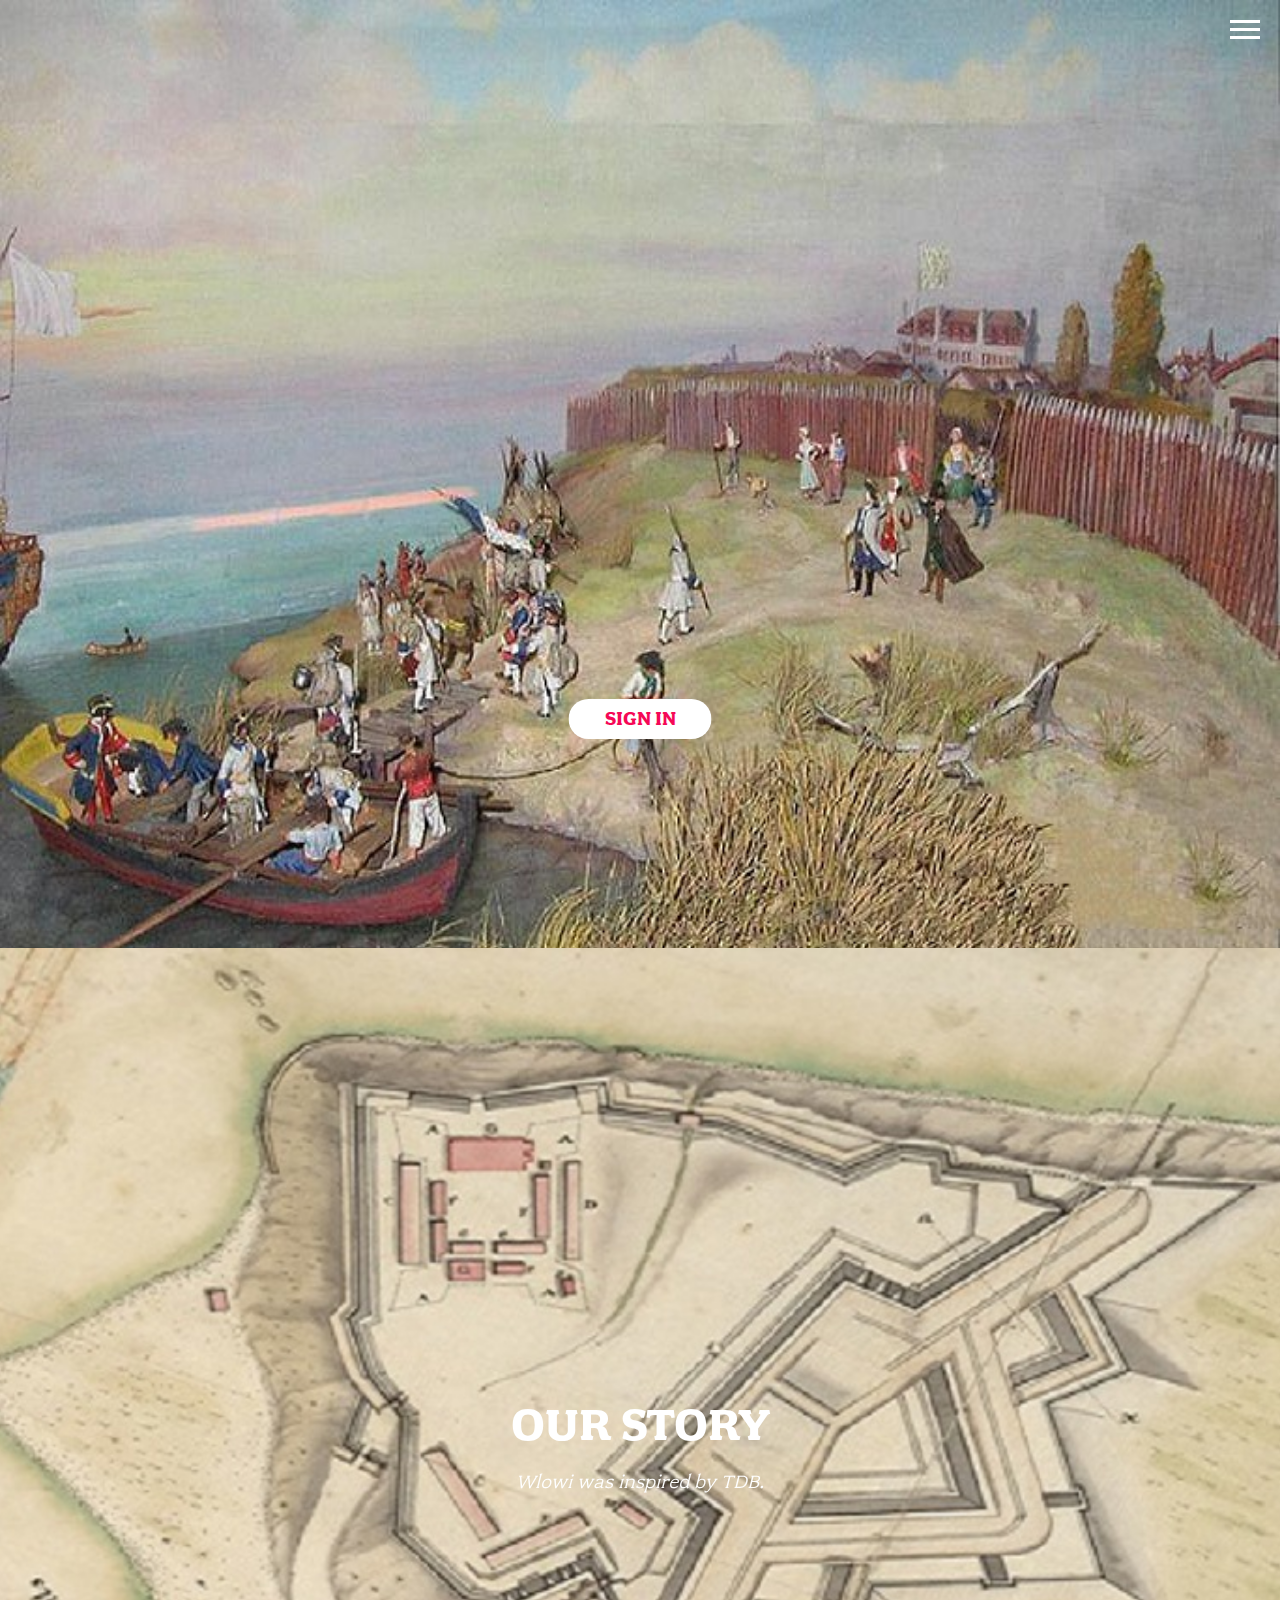
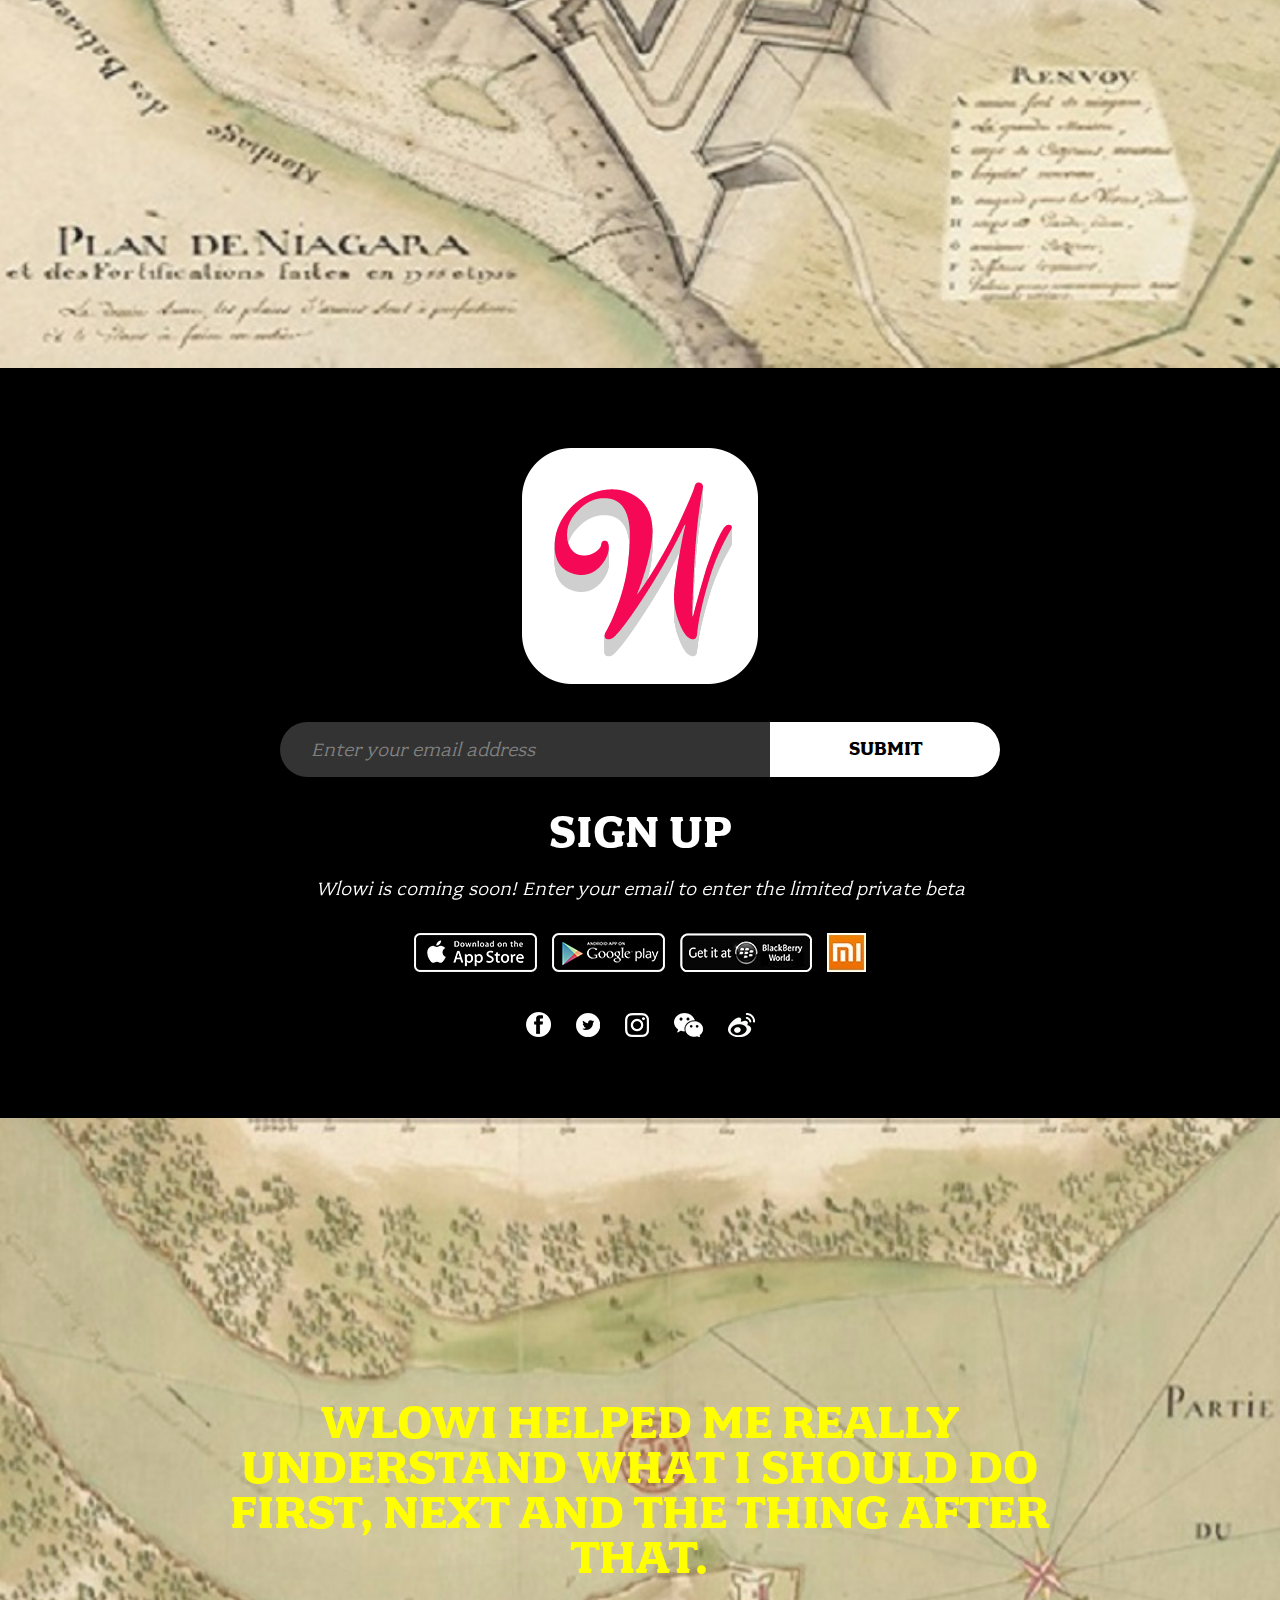
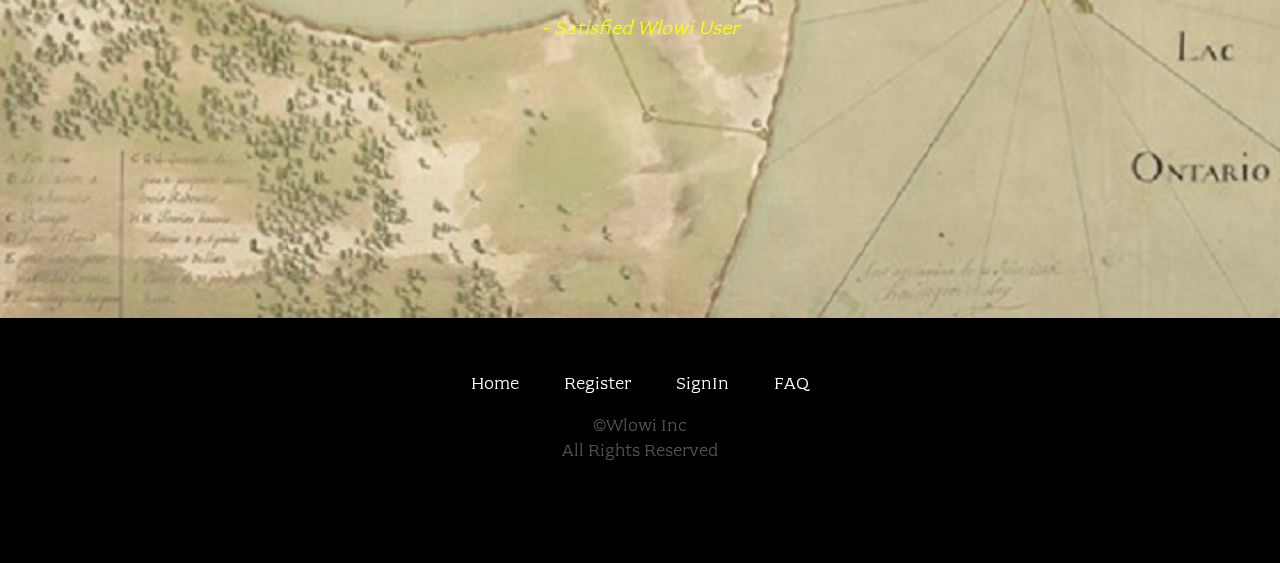
==== commit 4c43c0b9: "fix image 404" ====
--- a/index.html
+++ b/index.html
@@ -23,11 +23,14 @@
         <li><a href="faq.html">FAQ</a></li>
       </ul>
     </nav>
-    <button type="button" class="btn-menu"><span>Menu</span></button>
-    <a class="home-button" href="/register.html">Register</a>
-    <p/>
-    <button type="button" class="btn-menu"><span>Menu2</span></button>
-    <a class="home-button" href="/signin.html">Sign in</a>
+    <div class="row column large-9 xlarge-6 xxlarge-4">
+      <button type="button" class="btn-menu"><span>Menu</span></button>
+      <a class="home-button" href="/register.html">Register</a>
+    </div>
+    <div class="row column large-9 xlarge-6 xxlarge-4">
+      <button type="button" class="btn-menu"><span>Menu2</span></button>
+      <a class="home-button" href="/signin.html">Sign in</a>
+    </div>
   </header>
 
 
@@ -42,7 +45,7 @@
 
   <section class="home-sign-up">
     <div class="row column">
-      <img class="icon-w" src="images/wr-home-W.png">
+      <img class="icon-w" src="images/wr-home-W.jpg">
 
       <form onsubmit="javascript:void(0);">
         <input type="email" placeholder="Enter your email address">
@@ -54,7 +57,7 @@
       <p class="content">Wlowi is coming soon! Enter your email to enter the limited private beta</p>
 
       <div class="apps">
-        <a class="app-icon" href=""><img src="images/wr-home-apple.png"></a>
+        <a class="app-icon" href=""><img src="images/wr-home-apple.jpg"></a>
         <a class="app-icon" href=""><img src="images/wr-home-google.jpg"></a>
         <a class="app-icon" href=""><img src="images/wr-home-blackberry.jpg"></a>
         <a class="app-icon" href=""><img src="images/wr-home-Xiaomi.jpg"></a>
--- a/css/main.css
+++ b/css/main.css
@@ -2340,19 +2340,6 @@
         position: relative
 }
 
-@media screen and (min-width:75em) {
-        .page-home .site-header .title:after {
-                background: -webkit-linear-gradient(top, transparent, rgba(243, 8, 85, .85) 99%, rgba(245, 8, 86, .85));
-                background: linear-gradient(180deg, transparent 0, rgba(243, 8, 85, .85) 99%, rgba(245, 8, 86, .85));
-                content: '';
-                height: 3.75rem;
-                width: 100%;
-                position: absolute;
-                left: 0;
-                bottom: 0
-        }
-}
-
 .page-home .home-button {
         -webkit-appearance: none;
         -moz-appearance: none;
@@ -2380,7 +2367,7 @@
 
 
 .home-story {
-        background: url(../images/wr-home-about.jpg) no-repeat bottom;
+        background: url(../images/img_3.jpg) no-repeat bottom;
         background-size: cover;
         color: #fff;
         text-align: center;
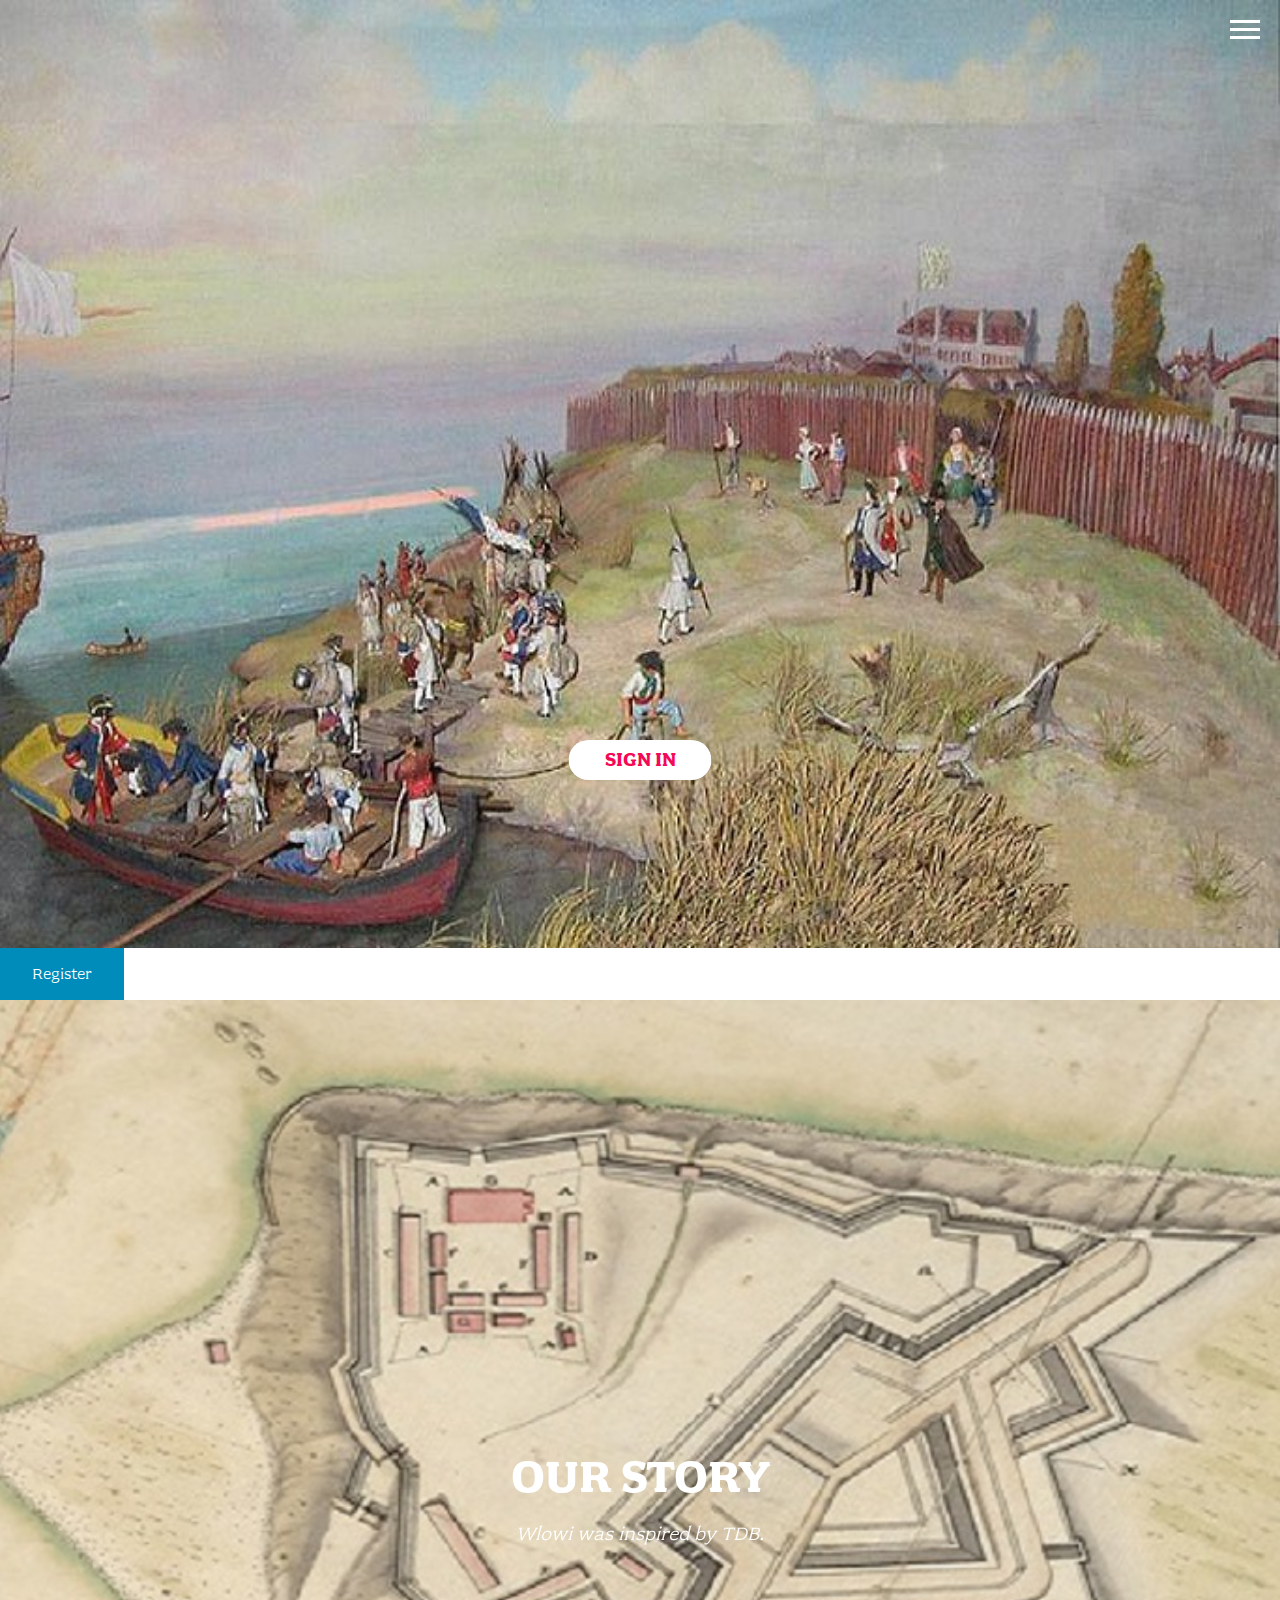
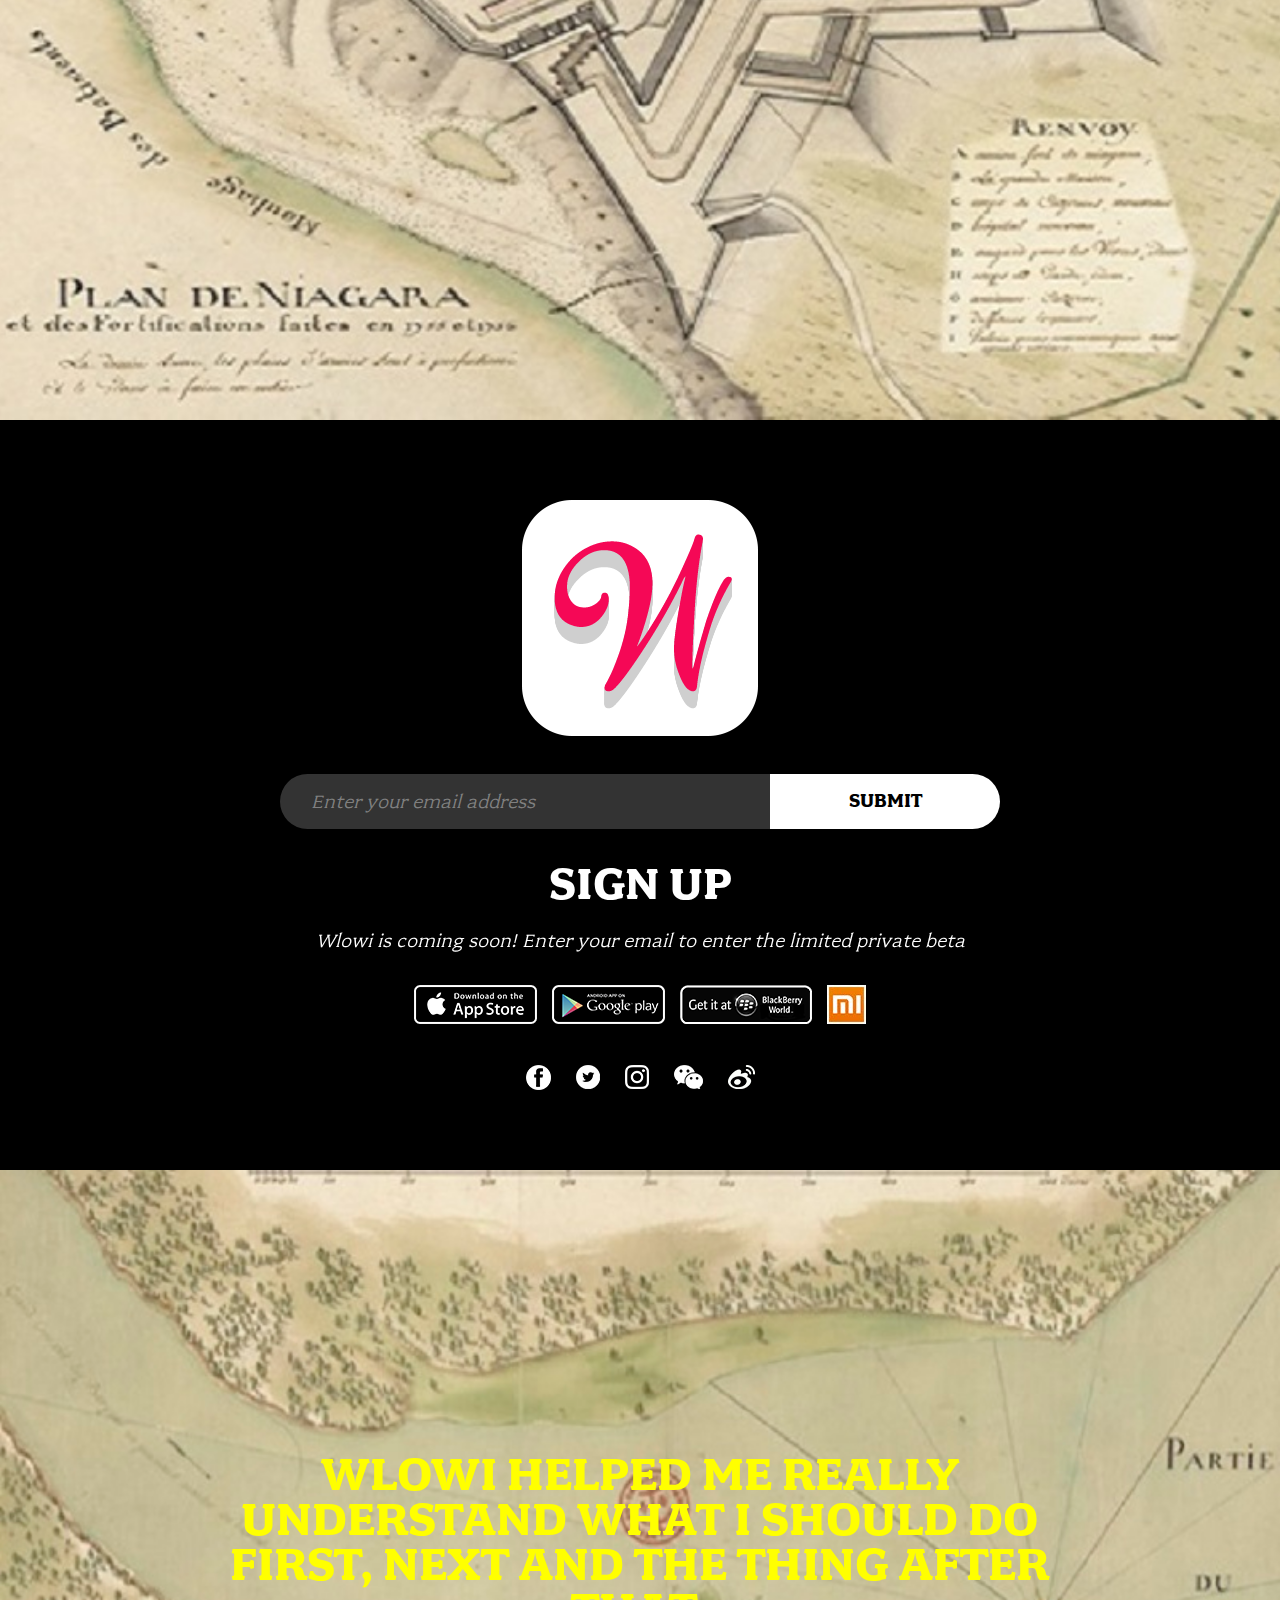
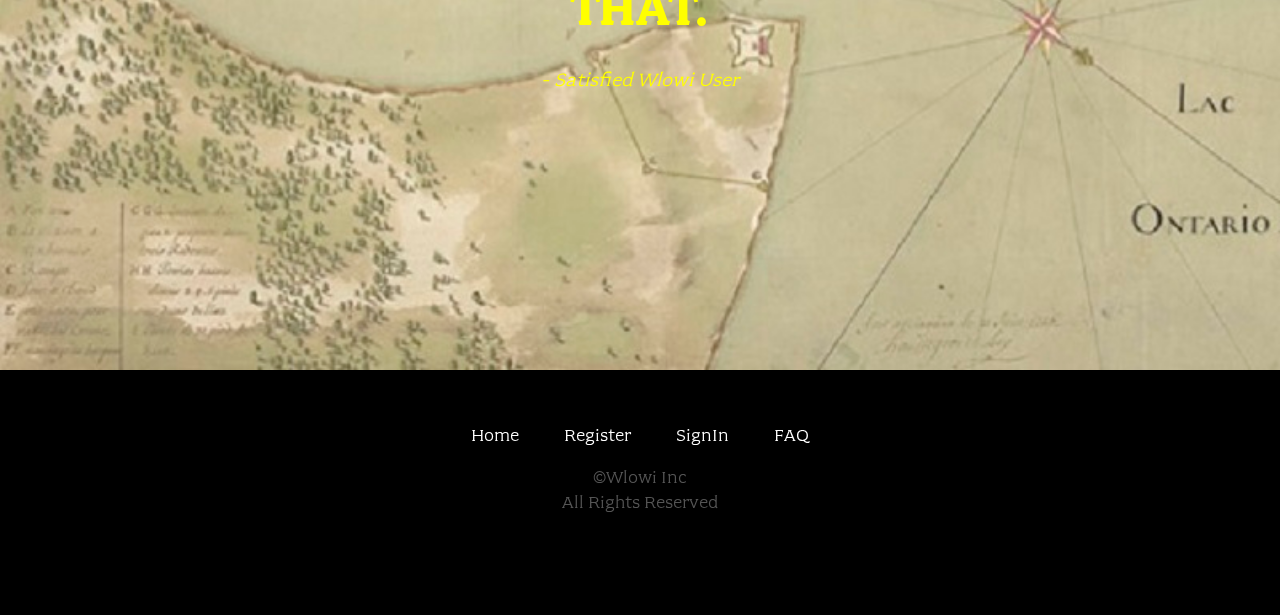
==== commit 8b7b50c4: "fix buttons" ====
--- a/index.html
+++ b/index.html
@@ -31,6 +31,7 @@
       <button type="button" class="btn-menu"><span>Menu2</span></button>
       <a class="home-button" href="/signin.html">Sign in</a>
     </div>
+    <a href="/register.html" class="button">Register</a>
   </header>
 
 
--- a/css/main.css
+++ b/css/main.css
@@ -2177,6 +2177,17 @@
         }
 }
 
+.button {
+  background-color: #008CBA; /* Green */
+  border: none;
+  color: white;
+  padding: 15px 32px;
+  text-align: center;
+  text-decoration: none;
+  display: inline-block;
+  font-size: 16px;
+}
+
 .btn-menu {
         background: none;
         width: 30px;
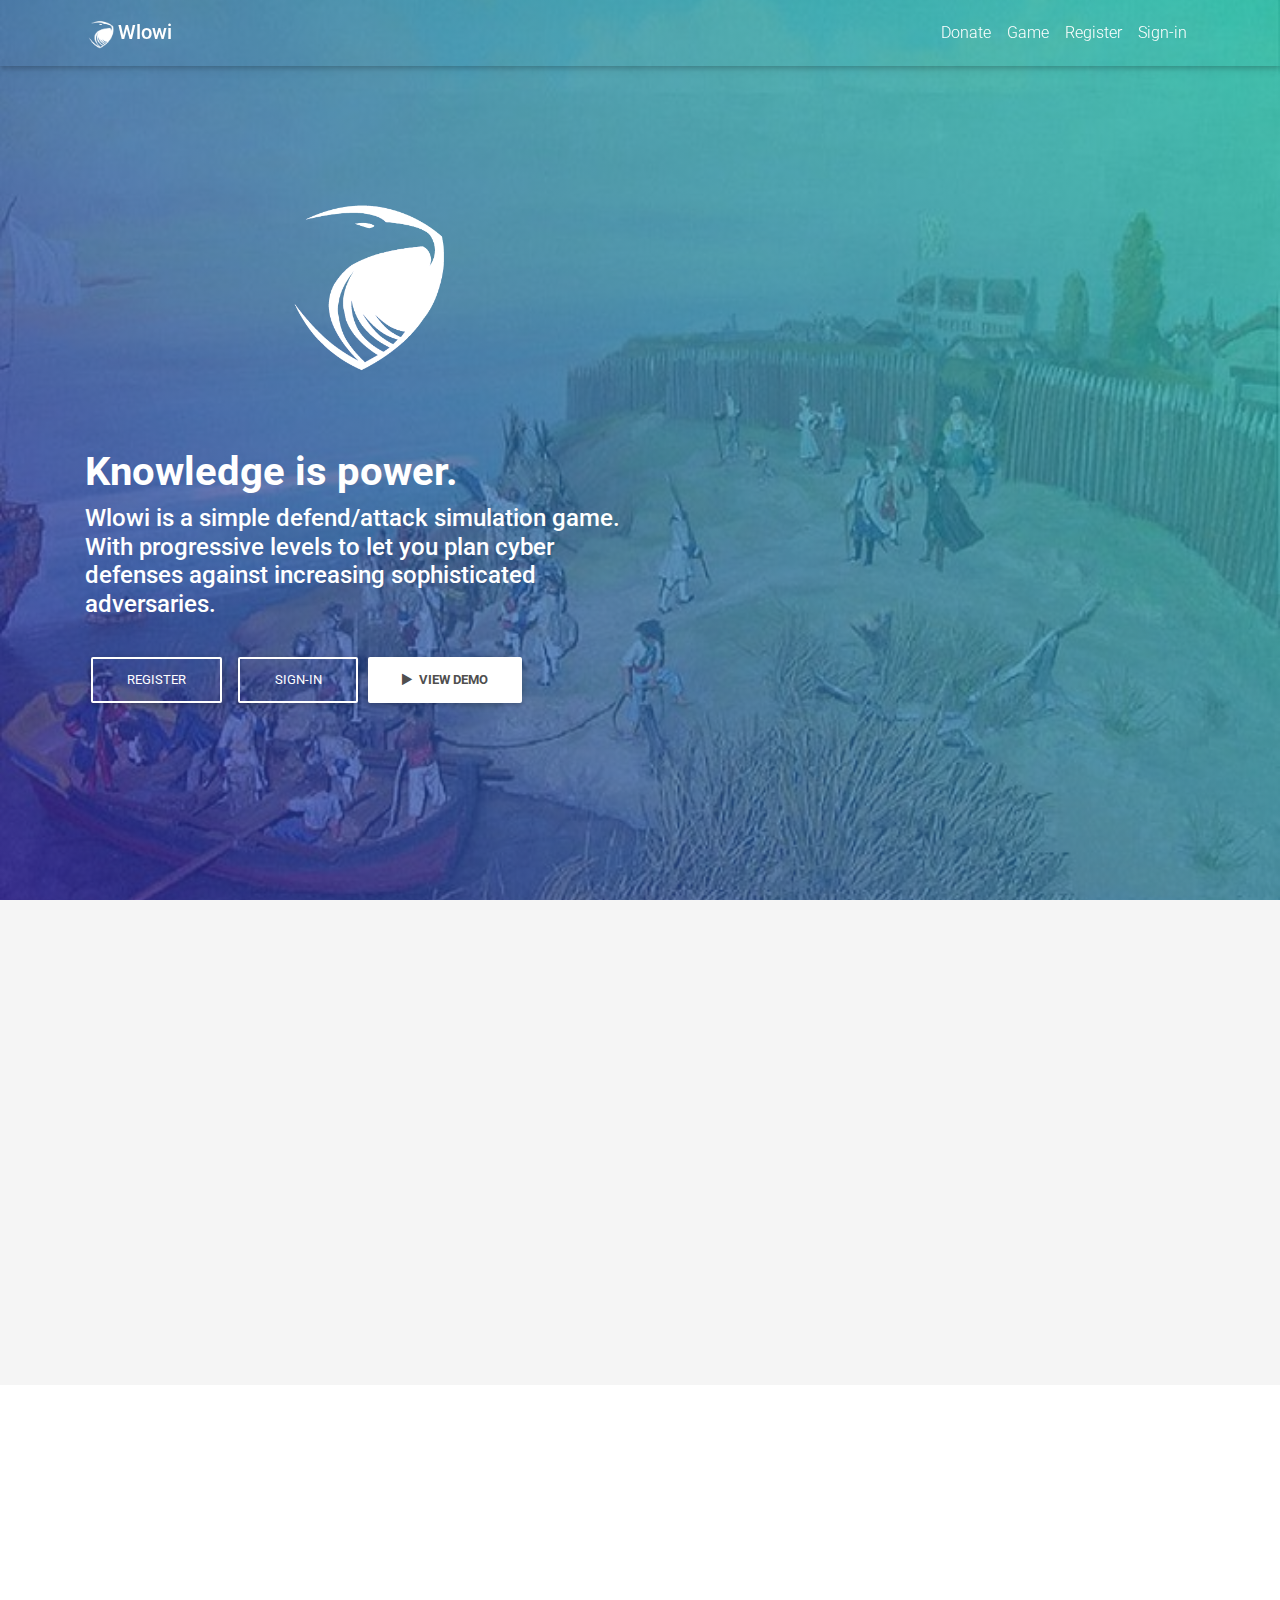
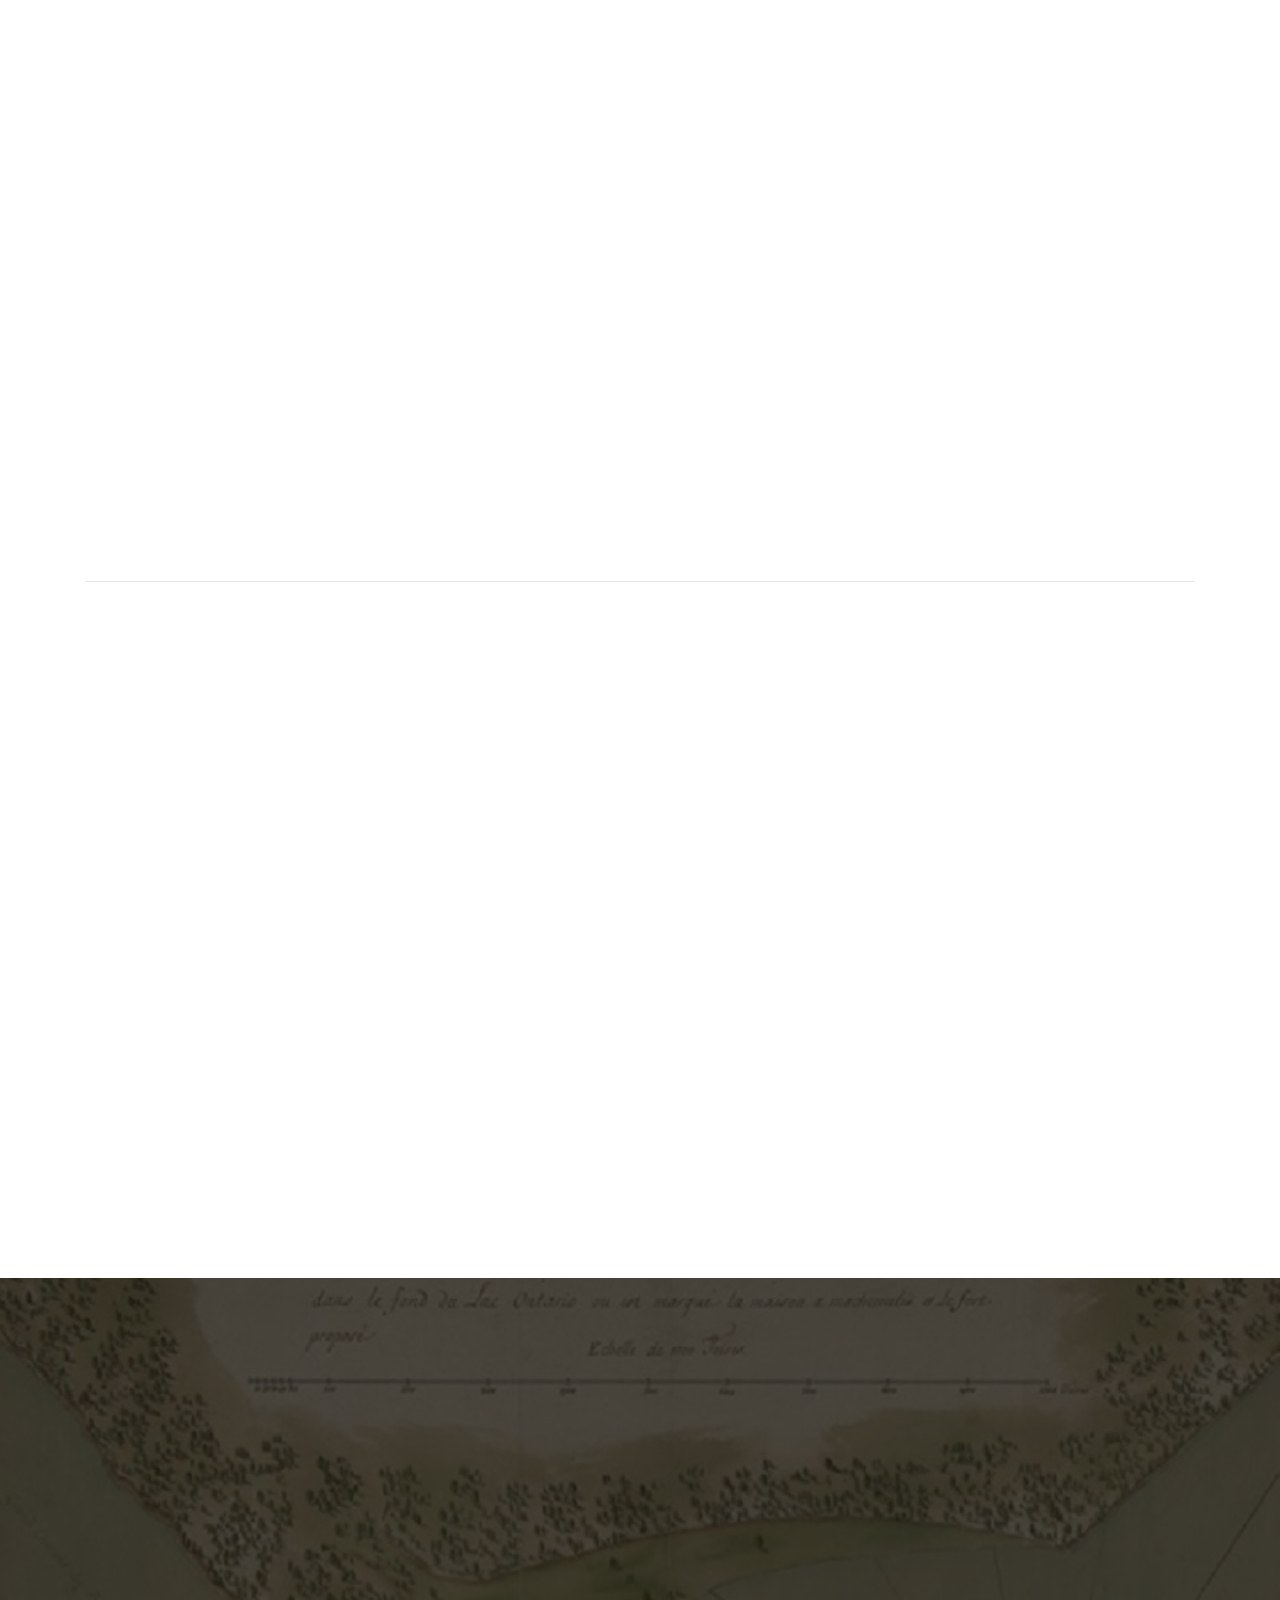
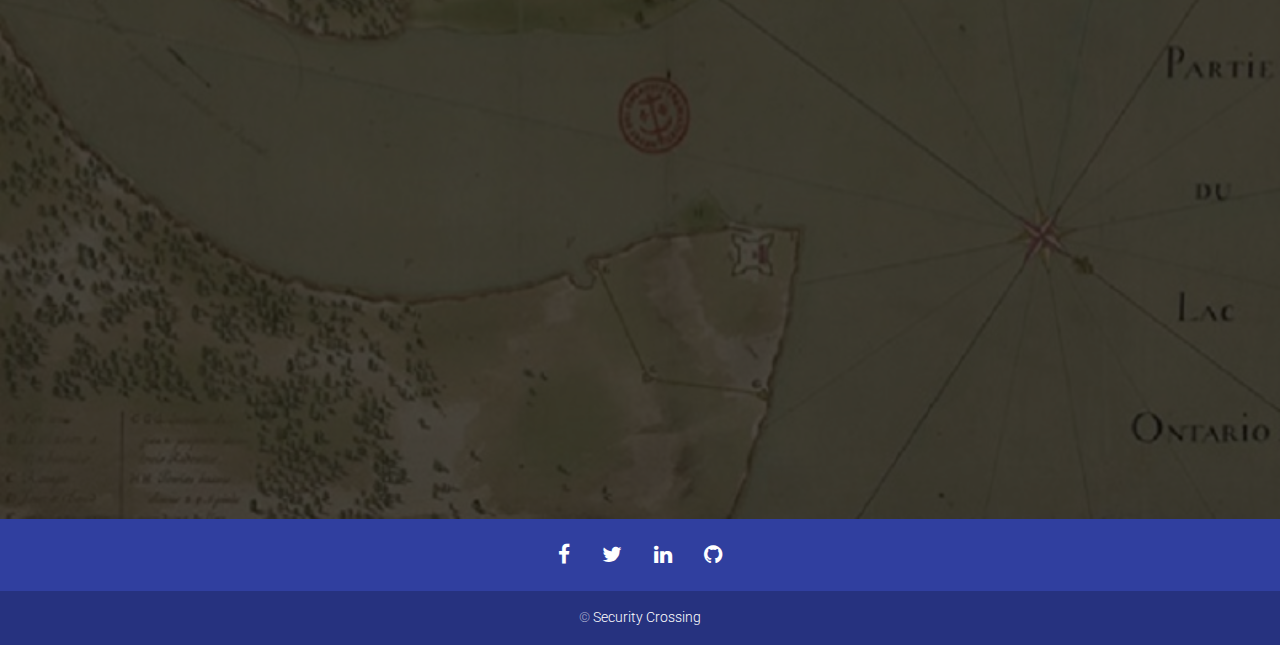
==== commit 00398b69: "ui change" ====
--- a/index.html
+++ b/index.html
@@ -1,113 +1,282 @@
 <!DOCTYPE html>
-<html class="no-js" lang="">
-<head>
-  <meta charset="utf-8">
-  <meta name="description" content="">
-  <meta name="viewport" content="width=device-width, initial-scale=1">
-  <title>Wlowi</title>
-
-  <link rel="stylesheet" href="css/font.css">
-  <link rel="stylesheet" href="css/main.css">
-
-  <script src="js/vendor/modernizr.js"></script>
-</head>
-<body class="page-home">
-
-  <header class="site-header">
-    <h1 class="title">Wlowi</h1>
-    <nav class="site-nav">
-      <ul>
-        <li><a href="index.html">Home</a></li>
-        <li><a href="register.html">Register</a></li>
-        <li><a href="signin.html">SignIn</a></li>
-        <li><a href="faq.html">FAQ</a></li>
-      </ul>
-    </nav>
-    <div class="row column large-9 xlarge-6 xxlarge-4">
-      <button type="button" class="btn-menu"><span>Menu</span></button>
-      <a class="home-button" href="/register.html">Register</a>
-    </div>
-    <div class="row column large-9 xlarge-6 xxlarge-4">
-      <button type="button" class="btn-menu"><span>Menu2</span></button>
-      <a class="home-button" href="/signin.html">Sign in</a>
-    </div>
-    <a href="/register.html" class="button">Register</a>
-  </header>
-
-
-  <section class="home-story">
-    <div class="row column large-9 xlarge-6 xxlarge-4">
-      <h2 class="section-title">Our Story</h2>
-      <p class="content">
-        Wlowi was inspired by TDB.
+<html lang="en-US">
+  <head>
+    <meta charset="UTF-8">
+    <meta http-equiv="X-UA-Compatible" content="IE=edge">
+    <meta name="viewport" content="width=device-width, initial-scale=1">
+    <title>Wlowi</title>
+    <link rel="stylesheet" href="https://fonts.googleapis.com/css?family=Roboto:300,400,500,700&display=swap">
+    <link rel="stylesheet" href="https://maxcdn.bootstrapcdn.com/font-awesome/4.7.0/css/font-awesome.min.css">
+    <link href="css/bootstrap.min.css?ver=1.1.0" rel="stylesheet">
+    <link href="css/mdb.min.css?ver=1.1.0" rel="stylesheet">
+    <link href="css/wlowi.css?ver=1.1.0" rel="stylesheet">
+  </head>
+  <body id="top">
+    <header>
+      <!-- Navbar-->
+      <nav class="navbar navbar-expand-lg navbar-dark fixed-top scrolling-navbar" id="navbar">
+        <div class="container"><a class="navbar-brand" href="#"><img style="width:30px;margin-right:3px" src="img/eagle-logo-white.png"><strong>Wlowi</strong></a>
+          <button class="navbar-toggler" type="button" data-toggle="collapse" data-target="#navbarContent" aria-controls="navbarContent" aria-expanded="false" aria-label="Toggle navigation"><span class="navbar-toggler-icon"></span></button>
+          <div class="collapse navbar-collapse" id="navbarContent">
+            <ul class="navbar-nav ml-auto">
+              <li class="nav-item"><a class="nav-link" href="#">Donate</a></li>
+              <li class="nav-item"><a class="nav-link active" href="game.html">Game</a></li>
+              <li class="nav-item"><a class="nav-link" href="register.html">Register</a></li>
+              <li class="nav-item"><a class="nav-link" href="signin.html">Sign-in</a></li>
+            </ul>
+          </div>
+        </div>
+      </nav>
+      <!-- Intro Section-->
+      <section class="view hm-gradient" id="intro">
+        <div class="site-bg-img d-flex align-items-center">
+          <div class="container">
+            <div class="row no-gutters">
+              <div class="col-md-10 col-lg-6 text-center text-md-left margins">
+                <div class="white-text">
+                  <div class="wow fadeInLeft" data-wow-delay="0.3s">
+                    <div class="row no-gutters d-flex justify-content-center"><img class="col-4 mb-4" src="img/eagle-logo-white.png"></div>
+                    <h1 class="h1-responsive font-weight-bold mt-sm-5">Knowledge is power.</h1>
+                    <div class="h4">
+                      Wlowi is a simple defend/attack simulation game.  With progressive levels to let you
+                      plan cyber defenses against increasing sophisticated adversaries.
+                    </div>
+                  </div><br>
+                  <div class="wow fadeInLeft" data-wow-delay="0.3s">
+                    <a class="btn btn-outline-white" href="register.html">Register</a>
+                    <a class="btn btn-outline-white" href="signin.html">Sign-in</a>
+                    <a class="btn btn-white dark-grey-text font-weight-bold ml-0" href="https://youtube.com/" target="_blank">
+                      <i class="fa fa-play mr-1"></i> View Demo</a></div>
+                </div>
+              </div>
+            </div>
+          </div>
+        </div>
+      </section>
+    </header>
+    <div id="content">
+<section class="text-center py-5 grey lighten-4" id="about">
+  <div class="container">
+    <div class="wow fadeIn">
+      <h2 class="h1 pt-5 pb-3">More info</h2>
+    </div>
+    <div class="row">
+      <div class="col-md-4 mb-5 wow fadeInUp" data-wow-delay=".3s">
+        <a href="/faqs.html"><i class="fa fa-question-circle fa-3x blue-text"></i>
+        <h3 class="h4 mt-3">FAQs</h3>
+        <p class="mt-3 blue-grey-text">
+          Just what is a Wlowi?  Answers to this and more.
+        </p></a>
+      </div>
+      <div class="col-md-4 mb-5 wow fadeInUp" data-wow-delay=".4s">
+              <a href="/faqs.html"><i class="fa fa-comments-o fa-3x blue-text"></i>
+        <h3 class="h4 mt-3 ">Instructions</h3>
+        <p class="mt-3 blue-grey-text">
+          TODO.
+        </p></a>
+      </div>
+      <div class="col-md-4 mb-5 wow fadeInUp" data-wow-delay=".5s">
+              <a href="/faqs.html"><i class="fa fa-cubes fa-3x blue-text"></i>
+        <h3 class="h4 mt-3">Strategy</h3>
+        <p class="mt-3 blue-grey-text">
+          Allocate your resources to protect things you can control (this changes as your organization get larger).
+          Focus on the the most likely attack methods.
+        </p></a>
+      </div>
+    </div>
+  </div>
+</section>
+<section class="py-5" id="projects">
+  <div class="container">
+    <div class="wow fadeIn">
+      <h2 class="text-center h1 my-4">Free Cybersecurity Resources</h2>
+      <p class="px-5 mb-5 pb-3 lead blue-grey-text text-center">
+        There are too many great sites to list them all here.  We have pcked some favorites to get you started.<br>
+        All free and friendly places to practice your craft.
       </p>
     </div>
-  </section>
-
-  <section class="home-sign-up">
-    <div class="row column">
-      <img class="icon-w" src="images/wr-home-W.jpg">
-
-      <form onsubmit="javascript:void(0);">
-        <input type="email" placeholder="Enter your email address">
-        <button type="button">Submit</button>
-      </form>
-
-      <h2 class="section-title">Sign Up</h2>
-
-      <p class="content">Wlowi is coming soon! Enter your email to enter the limited private beta</p>
-
-      <div class="apps">
-        <a class="app-icon" href=""><img src="images/wr-home-apple.jpg"></a>
-        <a class="app-icon" href=""><img src="images/wr-home-google.jpg"></a>
-        <a class="app-icon" href=""><img src="images/wr-home-blackberry.jpg"></a>
-        <a class="app-icon" href=""><img src="images/wr-home-Xiaomi.jpg"></a>
-      </div>
-
-      <div class="social">
-        <a class="icon-fb" href="">Facebook</a>
-        <a class="icon-tw" href="">Twitter</a>
-        <a class="icon-ig" href="">Instagram</a>
-        <a class="icon-wc" href="">Wechat</a>
-        <a class="icon-wb" href="">Weibo</a>
-      </div>
-    </div>
-  </section>
-
-  <section class="home-quote">
-    <div class="row column medium-8 xxlarge-6">
-      <div class="quote-wrap">
-        <div class="quote">
-          Wlowi helped me really understand what I should do first, next and the thing after that.
-        </div>
-        <div class="quoter">- Satisfied Wlowi User</div>
-      </div>
-    </div>
-  </section>
-
-
-  <footer class="site-footer">
-    <div class="row column">
-      <nav class="footer-nav">
-        <ul>
-          <li><a href="index.html">Home</a></li>
-          <li><a href="register.html">Register</a></li>
-          <li><a href="signin.html">SignIn</a></li>
-          <li><a href="faq.html">FAQ</a></li>
-        </ul>
-      </nav>
-    </div>
-
-    <div class="row column">
-      <div class="footer-legal">
-        &copy;Wlowi Inc<br>
-        All Rights Reserved
-      </div>
-    </div>
-  </footer>
-
-  <script src="js/vendor.js"></script>
-
-  <script src="js/main.js"></script>
-</body>
-</html>
+    <div class="row wow fadeInLeft" data-wow-delay=".3s">
+      <div class="col-lg-6 col-xl-5 pr-lg-5 pb-5"><img class="img-fluid rounded z-depth-2" src="img/img_2.jpg" alt="project image"/></div>
+      <div class="col-lg-6 col-xl-7 pl-lg-5 pb-4">
+        <div class="row mb-3">
+          <div class="col-1 mr-1"><i class="fa fa-book fa-2x red-text"></i></div>
+          <div class="col-10">
+            <a href="https://www.hackthebox.eu/"><h5 class="font-weight-bold">OWASP</h5>
+            <p class="grey-text">
+              <i>"A community of developers, technologists and evangelists improving the security of software".</i><br>
+              Check out the JuiceShop and SecurityShepard projects.
+            </p></a>
+          </div>
+        </div>
+        <div class="row mb-3">
+          <div class="col-1 mr-1"><i class="fa fa-plug fa-2x red-text"></i></div>
+          <div class="col-10">
+            <a href="https://www.hackthebox.eu/"><h5 class="font-weight-bold">HackThe Box (HTB)</h5>
+            <p class="grey-text">
+              <i>"Hack The Box is an online platform allowing you to test and advance your skills in cyber security. 
+              Use it responsibly and don't hack your fellow members...".</i>
+            </p></a>
+          </div>
+        </div>
+        <div class="row">
+          <div class="col-1 mr-1"><i class="fa fa-lock fa-2x red-text"></i></div>
+          <div class="col-10">
+            <a href="https://www.wechall.net/"><h5 class="font-weight-bold">We Chall</h5>
+            <p class="grey-text">
+              <i>WeChall is aiming to make a global ranking of challengers over multiple sites. It launched in january of 2008.</i><br>
+              A great site to find all types of cybersecurity challenge sites.  We suggest starting the 
+              popular sites that are highly rated for Fun.
+            </p></a>
+          </div>
+        </div>
+        <div class="row">
+          <div class="col-1 mr-1"><i class="fa fa-university fa-2x red-text"></i></div>
+          <div class="col-10">
+            <a href="https://cryptohack.org/"><h5 class="font-weight-bold">Cryptohack</h5>
+            <p class="grey-text">
+              </i>"A fun platform for learning modern cryptograph".</i>
+            </p></a>
+          </div>
+        </div>
+      </div>
+    </div>
+    <hr/>
+    <div class="row pt-5 wow fadeInRight" data-wow-delay=".3s">
+      <div class="col-lg-6 col-xl-7 mb-3">
+        <div class="row mb-3">
+          <div class="col-1 mr-1"><i class="fa fa-user fa-2x red-text"></i></div>
+          <div class="col-10">
+            <a href="https://ctf101.org/"><h5 class="font-weight-bold">CTF 101</h5>
+            <p class="grey-text">
+              <i>"Very often CTFs are the beginning of one's cyber security career due to their team building 
+              nature and competetive aspect. In addition, there isn't a lot of commitment required beyond a weekend.
+              In this guide/wiki/handbook you'll learn the techniques, thought processes, and methodologies you 
+              need to succeed in Capture the Flag competitions.".</i><br>
+            </p></a>
+          </div>
+        </div>
+        <div class="row mb-3">
+          <div class="col-1 mr-1"><i class="fa fa-tv fa-2x red-text"></i></div>
+          <div class="col-10">
+            <a href="https://defendtheweb.net/"><h5 class="font-weight-bold">Defend The Web</h5>
+            <p class="grey-text">
+              <i>"Defend the Web is an interactive security platform where you can learn and challenge your skills. 
+              Try and complete all of our 60+ hacking levels. Learn from our series of articles covering all aspects 
+              of security. Articles will guide you through the essentials to get started. 
+              As you progress more complex topics will be introduced to build up your knowledge.".</i><br> 
+            </p></a>
+          </div>
+        </div>
+        <div class="row mb-3">
+          <div class="col-1 mr-1"><i class="fa fa-book fa-2x red-text"></i></div>
+          <div class="col-10">
+            <a href="https://ctftime.org/ctfs"><h5 class="font-weight-bold">CTF Time</h5>
+            <p class="grey-text">
+              A well maintained list of Capture The Falg (CTF) events.  Worldwide listings many run by or for university students.
+            </p></a>
+          </div>
+        </div>
+        <div class="row mb-3">
+          <div class="col-1 mr-1"><i class="fa fa-lock fa-2x red-text"></i></div>
+          <div class="col-10">
+            <a href="https://github.com/kengraf/wlowi"><h5 class="font-weight-bold">Github Project: Wlowi</h5>
+            <p class="grey-text">
+              Source code for this application
+            </p></a>
+          </div>
+        </div>
+      </div>
+      <div class="col-lg-6 col-xl-5 mb-3"><img class="img-fluid rounded z-depth-2" src="img/img_art_3.jpg" alt="project image"/></div>
+    </div>
+  </div>
+</section>
+<section id="contact">
+  <div class="rgba-black-strong py-5">
+    <div class="container">
+      <div class="wow fadeIn">
+        <h2 class="h1 text-white pt-5 pb-3 text-center">Contact us</h2>
+        <p class="text-white px-5 mb-5 pb-3 lead text-center">
+          Wlowi is a part-time project of passion.  We would love to hear any suggestions, complaints, and/or praise.
+          Tag the subject line with #WLOWI so your message avoids the spam death.
+        </p>
+      </div>
+      <div class="card mb-5 wow fadeInUp" data-wow-delay=".4s">
+        <div class="card-body p-5">
+          <div class="row">
+            <div class="col-md-8">
+              <form action="https://wlowi.cyber-unh.org/youremail@example.com" method="POST">
+                <div class="row">
+                  <div class="col-md-6">
+                    <div class="md-form">
+                      <input class="form-control" id="name" type="text" name="name" required="required"/>
+                      <label for="name">Your name</label>
+                    </div>
+                  </div>
+                  <div class="col-md-6">
+                    <div class="md-form">
+                      <input class="form-control" id="email" type="text" name="_replyto" required="required"/>
+                      <label for="email">Your email</label>
+                    </div>
+                  </div>
+                </div>
+                <div class="row">
+                  <div class="col-md-12">
+                    <div class="md-form">
+                      <input class="form-control" id="subject" type="text" name="subject" required="required"/>
+                      <label for="subject">Subject</label>
+                    </div>
+                  </div>
+                  <div class="col-md-12">
+                    <div class="md-form">
+                      <textarea class="form-control md-textarea" id="message" name="message" required="required"></textarea>
+                      <label for="message">Your message</label>
+                    </div>
+                  </div>
+                </div>
+                <div class="center-on-small-only mb-4">
+                  <button class="btn btn-indigo ml-0" type="submit"><i class="fa fa-paper-plane-o mr-2"></i> Send</button>
+                </div>
+              </form>
+            </div>
+            <div class="col-md-4">
+              <ul class="list-unstyled text-center">
+                <li class="mt-4"><i class="fa fa-map-marker indigo-text fa-2x"></i>
+                  <p class="mt-2">33 Academic Way, Durham, NH 03824</p>
+                </li>
+                <li class="mt-4"><i class="fa fa-envelope indigo-text fa-2x"></i>
+                  <p class="mt-2">ken.graf@unh.edu</p>
+                </li>
+              </ul>
+            </div>
+          </div>
+        </div>
+      </div>
+    </div>
+  </div>
+</section></div>
+    <footer class="page-footer indigo darken-2 center-on-small-only pt-0 mt-0">
+      <div class="container">
+        <div class="row">
+          <div class="col-md-12">
+            <div class="mb-5 flex-center">
+              <a class="px-3" href="https://www.facebook.com/groups/wildhats/"><i class="fa fa-facebook fa-lg white-text"></i></a>
+              <a class="px-3" href="https://twitter.com/graf_comp_sec"><i class="fa fa-twitter fa-lg white-text"></i></a>
+              <a class="px-3" href="https://www.linkedin.com/in/kengraf"><i class="fa fa-linkedin fa-lg white-text"></i></a>
+              <a class="px-3" href="https://github.com/kengraf/wlowi"><i class="fa fa-github fa-lg white-text"></i></a></div>
+          </div>
+        </div>
+      </div>
+      <div class="footer-copyright text-center py-3 font-small">
+        <div class="container-fluid">
+          <div>&copy; <a href="http://securityxing.com/">Security Crossing</a></div>
+        </div>
+      </div>
+    </footer>
+    <script type="text/javascript" src="scripts/jquery.min.js?ver=1.1.0"></script>
+    <script type="text/javascript" src="scripts/popper.min.js?ver=1.1.0"></script>
+    <script type="text/javascript" src="scripts/bootstrap.min.js?ver=1.1.0"></script>
+    <script type="text/javascript" src="scripts/wow.min.js?ver=1.1.0"></script>
+    <script type="text/javascript" src="scripts/mdb.min.js?ver=1.1.0"></script>
+    <script>new WOW().init();</script>
+  </body>
+</html>